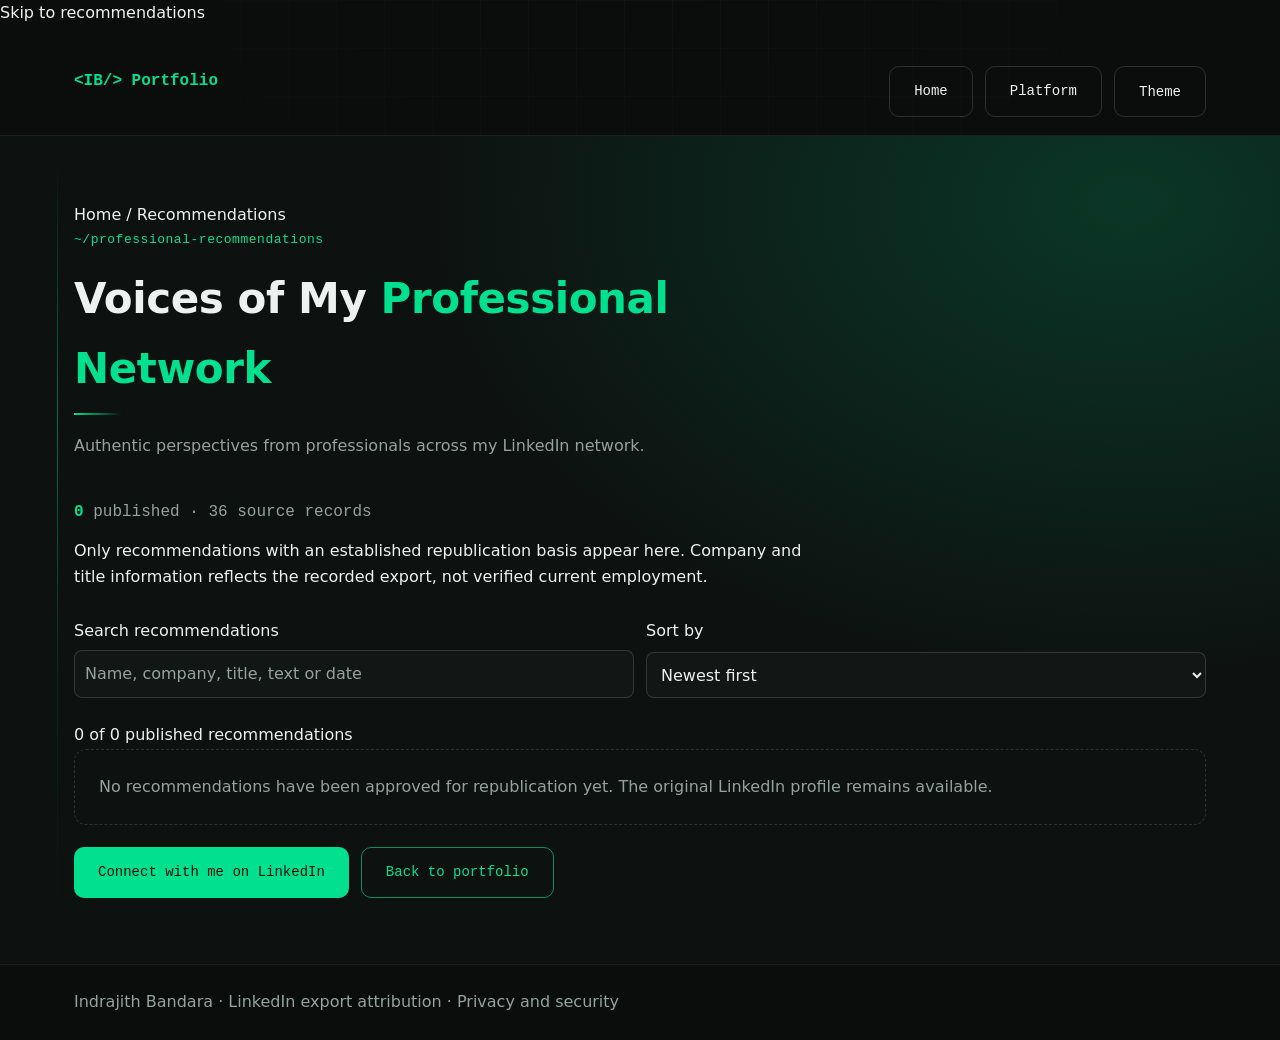
==== recommendations/index.html @ d860930c "Add privacy-gated professional recommendations archive and homepage experience" ====
<!doctype html>
<html lang="en">
<head>
  <meta charset="utf-8">
  <meta name="viewport" content="width=device-width,initial-scale=1">
  <meta http-equiv="Content-Security-Policy" content="default-src 'self'; script-src 'self'; style-src 'self'; font-src 'self'; img-src 'self'; connect-src 'self'; object-src 'none'; base-uri 'self'; form-action 'self'; upgrade-insecure-requests">
  <title>Professional Recommendations | Indrajith Bandara</title>
  <meta name="description" content="Explore professional perspectives from Indrajith Bandara’s LinkedIn network. Only recommendations approved for republication appear here.">
  <meta name="theme-color" content="#0a0d0c">
  <meta name="referrer" content="strict-origin-when-cross-origin">
  <link rel="canonical" href="https://indrajithbandara.is-a.dev/recommendations/">
  <meta property="og:title" content="Voices of My Professional Network | Indrajith Bandara">
  <meta property="og:description" content="Authentic professional perspectives, published with appropriate permission.">
  <meta property="og:url" content="https://indrajithbandara.is-a.dev/recommendations/">
  <meta property="og:type" content="website">
  <meta property="og:image" content="https://indrajithbandara.is-a.dev/assets/images/og-cover.png">
  <meta name="twitter:card" content="summary_large_image">
  <link rel="icon" href="../assets/icons/favicon.svg" type="image/svg+xml">
  <script src="../assets/js/preferences.js"></script>
  <link rel="stylesheet" href="../assets/css/style.css">
  <link rel="stylesheet" href="../assets/css/platform.css">
  <link rel="stylesheet" href="../assets/css/recommendations.css">
  <script src="../assets/js/main.js" defer></script>
  <script src="../assets/js/motion.js" defer></script>
  <script src="../assets/js/recommendations.js" defer></script>
</head>
<body class="recommendations-page">
  <a class="skip-link" href="#recommendations">Skip to recommendations</a>
  <header class="platform-header"><div class="container platform-header-inner"><a class="platform-brand" href="../">&lt;IB/&gt; Portfolio</a><nav class="rec-actions" aria-label="Page navigation"><a class="btn btn--ghost" href="../">Home</a><a class="btn btn--ghost" href="../platform.html">Platform</a><button id="themeToggle" class="btn btn--ghost" type="button" aria-label="Toggle light theme" aria-pressed="false">Theme</button></nav></div></header>
  <main id="recommendations" class="section section--alt"><div class="container">
    <nav aria-label="Breadcrumb"><a href="../">Home</a> / <span aria-current="page">Recommendations</span></nav>
    <div class="rec-intro"><p class="eyebrow">~/professional-recommendations</p><h1 class="section__title">Voices of My <span class="text-accent">Professional Network</span></h1><p class="section__lede">Authentic perspectives from professionals across my LinkedIn network.</p><p class="rec-count"><!-- REC:summary:START --><strong>0</strong> published · 36 source records<!-- REC:summary:END --></p><p>Only recommendations with an established republication basis appear here. Company and title information reflects the recorded export, not verified current employment.</p></div>
    <div class="rec-controls" hidden><label for="rec-search">Search recommendations<input id="rec-search" type="search" placeholder="Name, company, title, text or date"></label><label for="rec-sort">Sort by<select id="rec-sort"><option value="newest">Newest first</option><option value="oldest">Oldest first</option></select></label></div>
    <p id="rec-results" role="status" aria-live="polite"></p>
    <div class="rec-grid" id="rec-archive"><!-- REC:archive:START --><p class="rec-empty">No recommendations have been approved for republication yet. The original LinkedIn profile remains available.</p><!-- REC:archive:END --></div>
    <p id="rec-no-results" class="rec-empty" hidden>No matching recommendations. Try a different search.</p>
    <div class="rec-actions"><a class="btn btn--solid" href="https://www.linkedin.com/in/indrajithbandara/">Connect with me on LinkedIn</a><a class="btn btn--outline" href="../#recommendations">Back to portfolio</a></div>
  </div></main>
  <footer class="platform-footer"><div class="container">Indrajith Bandara · LinkedIn export attribution · <a href="../#privacy">Privacy and security</a></div></footer>
  <button class="back-to-top" id="backToTop" type="button" aria-label="Back to top">↑</button>
</body>
</html>
---- assets/css/style.css ----
/* =========================================================
   Indrajith Bandara — Portfolio
   Design tokens: black/dark-gray base, terminal-green accent
   Display: Space Grotesk · Body: Inter · Mono: JetBrains Mono
   ========================================================= */

:root {
  /* colors */
  --bg: #0a0d0c;
  --bg-alt: #0d1110;
  --surface: #121615;
  --surface-2: #181d1c;
  --border: rgba(255, 255, 255, 0.08);
  --border-strong: rgba(255, 255, 255, 0.14);
  --text: #edf2f0;
  --text-dim: #93a39e;
  --text-faint: #93a39e;
  --accent: #00e08f;
  --accent-dim: #0a8f5f;
  --accent-soft: #7fe9bf;
  --accent-glow: rgba(0, 224, 143, 0.18);
  --danger: #ff5d5d;

  /* type */
  --font-display: system-ui, -apple-system, BlinkMacSystemFont, "Segoe UI", sans-serif;
  --font-body: system-ui, -apple-system, BlinkMacSystemFont, "Segoe UI", sans-serif;
  --font-mono: ui-monospace, SFMono-Regular, Consolas, "Liberation Mono", monospace;

  /* layout */
  --container: 1180px;
  --radius: 10px;
  --radius-lg: 16px;
  --transition: 0.25s ease;
}

/* ---------- light theme override ---------- */
:root[data-theme="light"] {
  --bg: #f6f8f7;
  --bg-alt: #eef2f0;
  --surface: #ffffff;
  --surface-2: #eef2f0;
  --border: rgba(10, 20, 17, 0.08);
  --border-strong: rgba(10, 20, 17, 0.14);
  --text: #0e1412;
  --text-dim: #4a5751;
  --text-faint: #52615a;
  --accent: #087847;
  --accent-dim: #06794a;
  --accent-soft: #086e45;
  --accent-glow: rgba(7, 163, 99, 0.14);
}

/* ---------- reset ---------- */
* { margin: 0; padding: 0; box-sizing: border-box; }
html { scroll-behavior: smooth; }
@media (prefers-reduced-motion: reduce) {
  html:not([data-motion]) { scroll-behavior: auto; }
  html:not([data-motion]) * { animation-duration: 0.001ms !important; animation-iteration-count: 1 !important; transition-duration: 0.001ms !important; }
}

body {
  background: var(--bg);
  color: var(--text);
  font-family: var(--font-body);
  font-size: 16px;
  line-height: 1.65;
  -webkit-font-smoothing: antialiased;
  overflow-x: hidden;
  transition: background var(--transition), color var(--transition);
}

img { max-width: 100%; display: block; }
a { color: inherit; text-decoration: none; }
ul { list-style: none; }
button { font-family: inherit; cursor: pointer; border: none; background: none; color: inherit; }
input, textarea { font-family: inherit; }

::selection { background: var(--accent); color: #04130c; }

:focus-visible {
  outline: 2px solid var(--accent);
  outline-offset: 3px;
  border-radius: 4px;
}

.container {
  width: 100%;
  max-width: var(--container);
  margin: 0 auto;
  padding: 0 24px;
}

/* faint grid texture across whole page */
body::before {
  content: "";
  position: fixed;
  inset: 0;
  background-image:
    linear-gradient(rgba(255,255,255,0.025) 1px, transparent 1px),
    linear-gradient(90deg, rgba(255,255,255,0.025) 1px, transparent 1px);
  background-size: 48px 48px;
  pointer-events: none;
  z-index: 0;
  mask-image: radial-gradient(ellipse 80% 60% at 50% 0%, black 0%, transparent 70%);
}

/* ---------- typography helpers ---------- */
.text-accent { color: var(--accent); }
.text-accent-soft { color: var(--accent-soft); }

.eyebrow {
  font-family: var(--font-mono);
  font-size: 13px;
  letter-spacing: 0.04em;
  color: var(--accent);
  display: inline-flex;
  align-items: center;
  gap: 8px;
  margin-bottom: 14px;
}
.eyebrow__dot {
  width: 6px; height: 6px;
  border-radius: 50%;
  background: var(--accent);
  box-shadow: 0 0 8px var(--accent);
  animation: pulse 1.6s ease-in-out infinite;
}
@keyframes pulse { 0%,100% { opacity: 1; } 50% { opacity: 0.35; } }

.section__title {
  font-family: var(--font-display);
  font-size: clamp(28px, 4vw, 42px);
  font-weight: 600;
  letter-spacing: -0.01em;
  margin-bottom: 18px;
}
.section__lede {
  color: var(--text-dim);
  max-width: 600px;
  margin-bottom: 40px;
}

.chip {
  font-family: var(--font-mono);
  font-size: 12.5px;
  color: var(--accent-soft);
  border: 1px solid var(--border-strong);
  border-radius: 999px;
  padding: 6px 14px;
  background: var(--surface);
}

/* ---------- buttons ---------- */
.btn {
  display: inline-flex;
  align-items: center;
  gap: 10px;
  font-family: var(--font-mono);
  font-size: 14px;
  font-weight: 500;
  padding: 13px 24px;
  border-radius: var(--radius);
  transition: transform var(--transition), box-shadow var(--transition), background var(--transition), border-color var(--transition);
  white-space: nowrap;
}
.btn--solid {
  background: var(--accent);
  color: #04130c;
}
.btn--solid:hover { transform: translateY(-2px); box-shadow: 0 8px 24px var(--accent-glow); }
.btn--ghost {
  border: 1px solid var(--border-strong);
  color: var(--text);
}
.btn--ghost:hover { border-color: var(--accent); color: var(--accent); transform: translateY(-2px); }
.btn--outline{border:1px solid var(--accent-dim);color:var(--accent);background:transparent;}
.btn--outline:hover{border-color:var(--accent);background:var(--accent-glow);transform:translateY(-2px);}
.btn--full { width: 100%; justify-content: center; }

/* =========================================================
   PRELOADER
   ========================================================= */
.preloader {
  position: fixed; inset: 0; z-index: 999;
  background: var(--bg);
  display: flex; align-items: center; justify-content: center;
  font-family: var(--font-mono);
  font-size: 28px; letter-spacing: 0.05em;
  transition: opacity 0.5s ease, visibility 0.5s ease;
}
.preloader__text { color: var(--accent); margin: 0 6px; }
.preloader__bracket { color: var(--text-faint); }
.preloader.is-hidden { opacity: 0; visibility: hidden; pointer-events: none; }

/* =========================================================
   NAV
   ========================================================= */
.nav {
  position: fixed; top: 0; left: 0; right: 0; z-index: 100;
  background: var(--bg);
  border-bottom: 1px solid transparent;
  transition: border-color var(--transition), background var(--transition);
}
.nav.is-scrolled { border-bottom-color: var(--border); background: var(--bg); }

.nav__inner {
  display: flex; align-items: center; justify-content: space-between;
  height: 72px;
}
.nav__logo {
  font-family: var(--font-mono);
  font-size: 18px; font-weight: 600;
  letter-spacing: 0.02em;
}
.nav__logo-bracket { color: var(--accent); }

.nav__links { display: flex; align-items: center; gap: 28px; }
.nav__link {
  font-family: var(--font-mono);
  font-size: 13.5px;
  color: var(--text-dim);
  position: relative;
  transition: color var(--transition);
}
.nav__link::after {
  content: ""; position: absolute; left: 0; bottom: -6px;
  width: 0; height: 1px; background: var(--accent);
  transition: width var(--transition);
}
.nav__link:hover { color: var(--text); }
.nav__link:hover::after { width: 100%; }
.nav__link--cta {
  color: var(--accent);
  border: 1px solid var(--accent-dim);
  border-radius: 6px;
  padding: 7px 14px;
}
.nav__link--cta::after { display: none; }
.nav__link--cta:hover { background: var(--accent-glow); }

.nav__toggle {
  display: none;
  flex-direction: column; gap: 5px;
  width: 28px; height: 20px;
}
.nav__toggle span { display: block; height: 2px; width: 100%; background: var(--text); border-radius: 2px; transition: var(--transition); }

.nav__actions { display: flex; align-items: center; gap: 14px; }
.theme-toggle {
  width: 44px; height: 44px;
  border: 1px solid var(--border-strong);
  border-radius: 50%;
  display: flex; align-items: center; justify-content: center;
  color: var(--accent);
  transition: var(--transition);
}
.theme-toggle:hover { border-color: var(--accent); }
.theme-toggle__moon { display: none; }
:root[data-theme="light"] .theme-toggle__sun { display: none; }
:root[data-theme="light"] .theme-toggle__moon { display: block; }

/* =========================================================
   HERO
   ========================================================= */
.hero {
  position: relative;
  min-height: 100vh;
  display: flex; align-items: center;
  padding: 120px 0 80px;
  overflow: hidden;
}
.hero__net {
  position: absolute; inset: 0; z-index: 0;
  opacity: 0.6;
}
.hero__grid {
  position: relative; z-index: 1;
  display: grid;
  grid-template-columns: 1fr 1.1fr;
  gap: 56px;
  align-items: center;
}

.eyebrow { display: flex; }

.hero__title {
  font-family: var(--font-display);
  font-size: clamp(40px, 6.4vw, 68px);
  font-weight: 700;
  line-height: 1.05;
  letter-spacing: -0.01em;
  margin-bottom: 18px;
}
.hero__subtitle {
  font-size: 16px;
  color: var(--text-dim);
  margin-bottom: 16px;
}
.hero__mission {
  font-family: var(--font-mono);
  font-size: 13.5px;
  color: var(--accent-soft);
  border-left: 2px solid var(--accent-dim);
  padding-left: 14px;
  margin-bottom: 34px;
  max-width: 480px;
}
.hero__cta { display: flex; gap: 16px; flex-wrap: wrap; margin-bottom: 32px; }
.hero__socials { display: flex; gap: 14px; }

.social-icon {
  display: flex; align-items: center; justify-content: center;
  width: 38px; height: 38px;
  border: 1px solid var(--border-strong);
  border-radius: 50%;
  color: var(--text-dim);
  transition: var(--transition);
}
.social-icon:hover { color: var(--accent); border-color: var(--accent); transform: translateY(-2px); }

/* terminal card */
.terminal {
  background: var(--surface);
  border: 1px solid var(--border-strong);
  border-radius: var(--radius-lg);
  overflow: hidden;
  box-shadow: 0 30px 60px -20px rgba(0,0,0,0.6), 0 0 0 1px rgba(0,224,143,0.04);
}
.terminal__bar {
  display: flex; align-items: center; gap: 8px;
  padding: 12px 16px;
  background: var(--surface-2);
  border-bottom: 1px solid var(--border);
}
.terminal__dot { width: 10px; height: 10px; border-radius: 50%; }
.terminal__dot--r { background: #ff5f57; }
.terminal__dot--y { background: #febc2e; }
.terminal__dot--g { background: #28c840; }
.terminal__title {
  margin-left: 8px;
  font-family: var(--font-mono);
  font-size: 12px;
  color: var(--text-faint);
}
.terminal__body {
  padding: 22px 20px 28px;
  font-family: var(--font-mono);
  font-size: 14px;
  min-height: 220px;
}
.terminal__line { color: var(--text-dim); margin-bottom: 4px; }
.terminal__prompt { color: var(--accent); margin-right: 6px; }
.terminal__out {
  color: var(--text);
  margin: 4px 0 16px 0;
  min-height: 1.4em;
  font-weight: 500;
}
.terminal__out--role { color: var(--accent-soft); font-weight: 400; }
.terminal__cursor { animation: blink 1s step-end infinite; color: var(--accent); }
@keyframes blink { 50% { opacity: 0; } }

.scroll-cue {
  position: absolute; bottom: 28px; left: 50%; transform: translateX(-50%);
  width: 26px; height: 42px;
  border: 1px solid var(--border-strong);
  border-radius: 14px;
  display: flex; justify-content: center; padding-top: 8px;
  z-index: 1;
}
.scroll-cue span {
  width: 4px; height: 8px; border-radius: 2px; background: var(--accent);
  animation: scrollcue 1.6s ease infinite;
}
@keyframes scrollcue { 0% { opacity: 1; transform: translateY(0); } 70% { opacity: 0; transform: translateY(14px); } 100% { opacity: 0; } }

/* =========================================================
   SECTIONS (generic)
   ========================================================= */
.section { position: relative; padding: 110px 0; z-index: 1; }
.section--alt { background: var(--bg-alt); }

/* ---------- ABOUT ---------- */
.about__grid {
  display: grid;
  grid-template-columns: 320px 1fr;
  gap: 56px;
  align-items: start;
}
.photo-frame {
  position: relative;
  border-radius: var(--radius-lg);
  overflow: hidden;
  border: 1px solid var(--border-strong);
  aspect-ratio: 4/5;
  background: var(--surface);
}
.photo-frame img { width: 100%; height: 100%; object-fit: cover; }
.photo-frame__tag {
  position: absolute; bottom: 12px; left: 12px;
  font-family: var(--font-mono); font-size: 11px;
  background: rgba(10,13,12,0.7);
  color: var(--accent);
  padding: 4px 10px; border-radius: 6px;
  border: 1px solid var(--border-strong);
}
.about__copy p { color: var(--text-dim); margin-bottom: 16px; }
.about__roles { display: flex; flex-wrap: wrap; gap: 10px; margin: 26px 0 36px; }

.about__stats { display: flex; gap: 40px; flex-wrap: wrap; }
.stat { display: flex; flex-direction: column; }
.stat__num, .stat__plus {
  font-family: var(--font-display);
  font-size: 34px; font-weight: 700; color: var(--accent);
  display: inline;
}
.stat__label { font-family: var(--font-mono); font-size: 12px; color: var(--text-faint); margin-top: 4px; }

/* ---------- SKILLS ---------- */
.skills__grid {
  display: grid;
  grid-template-columns: repeat(3, 1fr);
  gap: 40px;
}
.skills__col-title {
  font-family: var(--font-mono);
  font-size: 13px; letter-spacing: 0.04em;
  color: var(--text-faint);
  text-transform: uppercase;
  margin-bottom: 22px;
  padding-bottom: 10px;
  border-bottom: 1px solid var(--border);
}
.skill { margin-bottom: 18px; }
.skill__head {
  display: flex; justify-content: space-between;
  font-size: 14px; margin-bottom: 8px;
}
.skill__pct { font-family: var(--font-mono); color: var(--accent-soft); font-size: 12.5px; }
.skill__bar {
  height: 6px; border-radius: 4px;
  background: var(--surface-2);
  overflow: hidden;
}
.skill__fill {
  display: block; height: 100%; width: 0%;
  border-radius: 4px;
  background: linear-gradient(90deg, var(--accent-dim), var(--accent));
  box-shadow: 0 0 12px var(--accent-glow);
  transition: width 1.2s cubic-bezier(0.16, 1, 0.3, 1);
}

/* ---------- TIMELINE ---------- */
.timeline { position: relative; max-width: 760px; margin: 0 auto; padding-left: 28px; }
.timeline::before {
  content: ""; position: absolute; left: 5px; top: 6px; bottom: 6px;
  width: 1px; background: var(--border-strong);
}
.timeline__item { position: relative; margin-bottom: 34px; }
.timeline__item:last-child { margin-bottom: 0; }
.timeline__dot {
  position: absolute; left: -28px; top: 6px;
  width: 11px; height: 11px; border-radius: 50%;
  background: var(--bg); border: 2px solid var(--accent);
  box-shadow: 0 0 0 4px var(--bg);
}
.timeline__card {
  background: var(--surface);
  border: 1px solid var(--border);
  border-radius: var(--radius);
  padding: 24px 26px;
}
.timeline__date {
  font-family: var(--font-mono); font-size: 11.5px;
  color: var(--accent); letter-spacing: 0.04em;
}
.timeline__card h3 { font-family: var(--font-display); font-size: 19px; margin: 8px 0 4px; }
.timeline__org { color: var(--text-faint); font-size: 13.5px; margin-bottom: 10px; }
.timeline__card p:last-child { color: var(--text-dim); font-size: 14.5px; }
.timeline--compact { max-width: 100%; }

/* ---------- CERTIFICATIONS ---------- */
.cert__grid {
  display: grid;
  grid-template-columns: repeat(auto-fit, minmax(230px, 1fr));
  gap: 22px;
  margin-bottom: 56px;
}
.cert-card {
  background: var(--surface);
  border: 1px solid var(--border);
  border-radius: var(--radius);
  padding: 26px;
  transition: border-color var(--transition), transform var(--transition);
}
.cert-card:hover { border-color: var(--accent-dim); transform: translateY(-4px); }
.cert-card__icon { color: var(--accent); font-size: 18px; }
.cert-card h3 { font-family: var(--font-display); font-size: 16.5px; margin: 12px 0 8px; }
.cert-card p { color: var(--text-dim); font-size: 13.5px; }

.partners__label {
  font-family: var(--font-mono); font-size: 12.5px;
  color: var(--text-faint); margin-bottom: 18px;
}
.partners__grid { display: flex; flex-wrap: wrap; gap: 12px; }
.partner-pill {
  font-family: var(--font-mono); font-size: 12.5px;
  border: 1px solid var(--border-strong);
  border-radius: 999px; padding: 8px 16px;
  color: var(--text-dim);
  transition: var(--transition);
}
.partner-pill:hover { color: var(--accent); border-color: var(--accent); }

/* ---------- BADGES ---------- */
.badges__grid {
  display: grid;
  grid-template-columns: repeat(auto-fit, minmax(140px, 1fr));
  gap: 16px;
}
.badge-card {
  background: var(--surface);
  border: 1px solid var(--border);
  border-radius: var(--radius);
  padding: 22px 12px;
  display: flex; flex-direction: column; align-items: center; gap: 10px;
  text-align: center;
  font-family: var(--font-mono); font-size: 12.5px;
  color: var(--text-dim);
  transition: var(--transition);
}
.badge-card:hover { border-color: var(--accent-dim); transform: translateY(-3px); color: var(--text); }
.badge-card__glyph { font-size: 26px; }

/* ---------- PROJECTS ---------- */
.projects__grid {
  display: grid;
  grid-template-columns: repeat(auto-fit, minmax(270px, 1fr));
  gap: 22px;
}
.project-card {
  position: relative;
  background: var(--surface);
  border: 1px solid var(--border);
  border-radius: var(--radius-lg);
  padding: 26px;
  transition: transform var(--transition), border-color var(--transition), box-shadow var(--transition);
}
.project-card:hover {
  transform: translateY(-6px);
  border-color: var(--accent-dim);
  box-shadow: 0 20px 40px -20px rgba(0,224,143,0.12);
}
.project-card__top { display: flex; justify-content: space-between; align-items: center; margin-bottom: 18px; }
.project-card__icon { font-size: 22px; }
.project-card__links { display: flex; gap: 10px; }
.project-card__links a {
  width: 30px; height: 30px; border-radius: 8px;
  border: 1px solid var(--border-strong);
  display: flex; align-items: center; justify-content: center;
  color: var(--text-dim); font-size: 13px;
  transition: var(--transition);
}
.project-card__links a:hover { color: var(--accent); border-color: var(--accent); }
.project-card h3 { font-family: var(--font-display); font-size: 18px; margin-bottom: 8px; }
.project-card p { color: var(--text-dim); font-size: 14px; margin-bottom: 18px; }
.project-card__tags { display: flex; gap: 8px; flex-wrap: wrap; }
.project-card__tags span {
  font-family: var(--font-mono); font-size: 11px;
  color: var(--accent-soft);
  border: 1px solid var(--border);
  border-radius: 999px; padding: 4px 10px;
}

/* ---------- TEACHING ---------- */
.teaching__grid {
  display: grid;
  grid-template-columns: repeat(auto-fit, minmax(250px, 1fr));
  gap: 22px;
}
.teaching-card {
  border-left: 2px solid var(--accent-dim);
  padding: 6px 0 6px 22px;
}
.teaching-card h3 { font-family: var(--font-display); font-size: 17px; margin-bottom: 8px; }
.teaching-card p { color: var(--text-dim); font-size: 14px; }

/* ---------- ACHIEVEMENTS ---------- */
.achieve__grid {
  display: grid;
  grid-template-columns: repeat(auto-fit, minmax(220px, 1fr));
  gap: 22px;
}
.achieve-card {
  background: var(--surface);
  border: 1px solid var(--border);
  border-radius: var(--radius);
  padding: 28px 24px;
}
.achieve-card__num {
  display: block;
  font-family: var(--font-display);
  font-size: 30px; font-weight: 700;
  color: var(--accent);
  margin-bottom: 10px;
}
.achieve-card p { color: var(--text-dim); font-size: 14px; }

/* ---------- TESTIMONIALS ---------- */
.testimonials__grid {
  display: grid;
  grid-template-columns: repeat(auto-fit, minmax(260px, 1fr));
  gap: 22px;
}
.testimonial-card {
  background: var(--surface);
  border: 1px solid var(--border);
  border-radius: var(--radius);
  padding: 28px;
}
.testimonial-card p { color: var(--text-dim); font-size: 14.5px; font-style: italic; margin-bottom: 16px; }
.testimonial-card footer { font-family: var(--font-mono); font-size: 12.5px; color: var(--accent-soft); }

/* ---------- CONTACT ---------- */
.contact__grid {
  display: grid;
  grid-template-columns: 1.3fr 1fr;
  gap: 40px;
}
.contact-form {
  background: var(--surface);
  border: 1px solid var(--border);
  border-radius: var(--radius-lg);
  padding: 32px;
}
.form-row { margin-bottom: 18px; }
.form-row label {
  display: block; font-family: var(--font-mono); font-size: 12.5px;
  color: var(--text-faint); margin-bottom: 8px;
}
.form-row input, .form-row textarea {
  width: 100%;
  background: var(--surface-2);
  border: 1px solid var(--border-strong);
  border-radius: 8px;
  padding: 12px 14px;
  color: var(--text);
  font-size: 14px;
  transition: border-color var(--transition);
  resize: vertical;
}
.form-row input:focus, .form-row textarea:focus { border-color: var(--accent); outline: none; }
.form-note { margin-top: 14px; font-family: var(--font-mono); font-size: 13px; color: var(--accent-soft); min-height: 1.2em; }

.contact-info { display: flex; flex-direction: column; gap: 14px; }
.contact-link {
  display: flex; align-items: center; gap: 16px;
  background: var(--surface);
  border: 1px solid var(--border);
  border-radius: var(--radius);
  padding: 18px 20px;
  font-size: 14px;
  transition: var(--transition);
}
.contact-link:hover { border-color: var(--accent-dim); transform: translateX(4px); }
.contact-link__icon {
  width: 38px; height: 38px; flex-shrink: 0;
  display: flex; align-items: center; justify-content: center;
  border-radius: 50%; border: 1px solid var(--border-strong);
  color: var(--accent); font-family: var(--font-mono); font-size: 13px;
}
.contact-link strong { font-family: var(--font-display); font-size: 14.5px; }

/* ---------- GITHUB STATS ---------- */
.ghstats__grid {
  display: grid;
  grid-template-columns: 1fr 1fr;
  gap: 20px;
}
.ghstats__img {
  width: 100%;
  border: 1px solid var(--border);
  border-radius: var(--radius);
  background: var(--surface);
}
.ghstats__img--wide { grid-column: 1 / -1; }
.ghstats__note {
  margin-top: 18px;
  font-family: var(--font-mono); font-size: 12px;
  color: var(--text-faint);
}

/* ---------- GALLERY ---------- */
.gallery__grid {
  display: grid;
  grid-template-columns: repeat(auto-fit, minmax(180px, 1fr));
  gap: 18px;
}
.gallery-item {
  background: var(--surface);
  border: 1px solid var(--border);
  border-radius: var(--radius);
  aspect-ratio: 4/3;
  display: flex; flex-direction: column; align-items: center; justify-content: center;
  gap: 10px;
  transition: var(--transition);
}
.gallery-item span { font-size: 30px; }
.gallery-item figcaption { font-family: var(--font-mono); font-size: 12px; color: var(--text-faint); text-align: center; padding: 0 10px; }
.gallery-item:hover { border-color: var(--accent-dim); transform: translateY(-3px); }

/* ---------- BLOG ---------- */
.blog__grid {
  display: grid;
  grid-template-columns: repeat(auto-fit, minmax(250px, 1fr));
  gap: 22px;
}
.blog-card {
  background: var(--surface);
  border: 1px solid var(--border);
  border-radius: var(--radius);
  padding: 26px;
  transition: var(--transition);
}
.blog-card:hover { border-color: var(--accent-dim); transform: translateY(-4px); }
.blog-card__tag {
  font-family: var(--font-mono); font-size: 11px;
  color: var(--accent-soft);
  border: 1px solid var(--border);
  border-radius: 999px; padding: 4px 10px;
  display: inline-block; margin-bottom: 14px;
}
.blog-card h3 { font-family: var(--font-display); font-size: 17px; margin-bottom: 8px; }
.blog-card p { color: var(--text-dim); font-size: 14px; }

/* ---------- VISITOR BADGE ---------- */
.visitor-badge { margin: 0 auto 18px; display: block; opacity: 0.85; }

/* =========================================================
   FOOTER
   ========================================================= */
.footer { padding: 64px 0 36px; text-align: center; border-top: 1px solid var(--border); position: relative; z-index: 1; }
.footer__tagline { color: var(--text-dim); max-width: 460px; margin: 16px auto 22px; font-size: 14px; }
.footer__socials { display: flex; justify-content: center; gap: 14px; margin-bottom: 26px; }
.footer__copy { color: var(--text-faint); font-size: 12.5px; font-family: var(--font-mono); }

.back-to-top {
  position: fixed; bottom: 26px; right: 26px; z-index: 90;
  width: 44px; height: 44px; border-radius: 50%;
  background: var(--surface);
  border: 1px solid var(--border-strong);
  color: var(--accent);
  display: flex; align-items: center; justify-content: center;
  opacity: 0; visibility: hidden; transform: translateY(10px);
  transition: var(--transition);
}
.back-to-top.is-visible { opacity: 1; visibility: visible; transform: translateY(0); }
.back-to-top:hover { background: var(--accent); color: #04130c; }

/* =========================================================
   SCROLL-REVEAL ANIMATION
   ========================================================= */
/* Content is visible by default; only intersecting elements animate once. */
.motion-enter { animation: portfolio-enter 520ms cubic-bezier(.2,.75,.25,1) both; }
@keyframes portfolio-enter { from { opacity:.65; transform:translateY(14px) scale(.992); } to { opacity:1; transform:none; } }
.motion-enter:focus-within { animation:none; }

/* Cinematic Terminal — progressive enhancement, no pre-hidden content. */
:root{--cinematic-ease:cubic-bezier(.22,.72,.26,1);--cinematic-accent:var(--accent)}
.section__title.motion-enter,.platform-view>h2.motion-enter{animation:cinematic-title 640ms var(--cinematic-ease) both}
.section__title,.platform-view>h2{position:relative}
.section__title::after,.platform-view>h2::after{content:"";display:block;width:48px;height:2px;margin-top:10px;background:linear-gradient(90deg,var(--cinematic-accent),transparent);transform-origin:left}
.section__title.motion-enter::after,.platform-view>h2.motion-enter::after{animation:cinematic-draw 680ms var(--cinematic-ease) both}
.section__title.motion-enter .text-accent{animation:cinematic-accent 600ms var(--cinematic-ease) both}
.section__lede.motion-enter,.section>.container>.eyebrow.motion-enter,.platform-view>.platform-note.motion-enter{animation:cinematic-copy 560ms var(--cinematic-ease) both}
:is(.project-card,.cd-card,.cert-card,.teaching-card,.achieve-card,.blog-card,.platform-card,.platform-row,.timeline__item).motion-enter{animation:cinematic-card 510ms var(--cinematic-ease) both}
:is(.project-card,.cd-card,.cert-card,.teaching-card,.achieve-card,.blog-card,.platform-card,.platform-row,.timeline__item):nth-child(3n+2).motion-enter{animation-delay:55ms}
:is(.project-card,.cd-card,.cert-card,.teaching-card,.achieve-card,.blog-card,.platform-card,.platform-row,.timeline__item):nth-child(3n).motion-enter{animation-delay:110ms}
@keyframes cinematic-title{from{clip-path:inset(0 0 14% 0);opacity:.72;transform:translateY(10px)}to{clip-path:inset(0);opacity:1;transform:none}}
@keyframes cinematic-copy{from{opacity:.72;transform:translateY(8px)}to{opacity:1;transform:none}}
@keyframes cinematic-card{from{opacity:.75;transform:translateY(12px)}to{opacity:1;transform:none}}
@keyframes cinematic-draw{from{transform:scaleX(.15);opacity:.45}to{transform:scaleX(1);opacity:1}}
@keyframes cinematic-accent{from{opacity:.65}to{opacity:1}}
:is(#skills,#experience,#education,#projects,#achievements,#recommendations){background-image:radial-gradient(ellipse at 88% 8%,var(--accent-glow),transparent 45%);background-size:100% 100%;background-repeat:no-repeat}
:is(#skills,#experience,#education,#projects,#achievements,#recommendations)::after,.platform-view::after{content:"";pointer-events:none;position:absolute;inset:24px auto 24px max(8px,calc((100% - var(--container))/2 + 7px));width:1px;background:linear-gradient(180deg,transparent,var(--accent),var(--accent-glow),transparent);opacity:.45;transform-origin:top}
.platform-view{position:relative}.platform-view::after{inset:0 auto 0 -14px}
.cinematic-signature-seen::after{animation:cinematic-trace 780ms var(--cinematic-ease) both}
@keyframes cinematic-trace{from{transform:scaleY(.08);opacity:.15}to{transform:scaleY(1);opacity:.45}}
@supports(animation-timeline:view()){html[data-motion=full] :is(#skills,#experience,#education,#projects,#achievements,#recommendations)::after{animation:cinematic-trace linear both;animation-timeline:view();animation-range:entry 0% cover 85%}}
@media(hover:hover) and (pointer:fine){:is(.project-card,.cert-card,.teaching-card,.achieve-card,.blog-card,.platform-card):hover{border-color:var(--accent);transform:translateY(-2px)}}
@media(max-width:760px){.platform-view::after{inset-inline-start:-8px}:is(#skills,#experience,#education,#projects,#achievements,#recommendations){background-image:radial-gradient(ellipse at 100% 0%,var(--accent-glow),transparent 35%)}}
html[data-motion=reduce] .motion-enter,html[data-motion=reduce] .motion-enter::after,html[data-motion=reduce] .motion-enter .text-accent,html[data-motion=reduce] .cinematic-signature-seen::after{animation:none!important;transform:none!important;clip-path:none!important;opacity:1!important}
@media(prefers-reduced-motion:reduce){html:not([data-motion]) .motion-enter,html:not([data-motion]) .motion-enter::after,html:not([data-motion]) .motion-enter .text-accent,html:not([data-motion]) .cinematic-signature-seen::after{animation:none!important;transform:none!important;clip-path:none!important;opacity:1!important}}
.motion-enter:focus-within,.motion-enter:focus-within::after{animation:none!important;clip-path:none!important;opacity:1!important;transform:none!important}
@media print{.section__title::after,.platform-view::after,.cinematic-signature-seen::after{animation:none!important}}

/* =========================================================
   RESPONSIVE
   ========================================================= */
@media (max-width: 980px) {
  .hero__grid { grid-template-columns: 1fr; }
  .hero__terminal { order: 2; }
  .about__grid { grid-template-columns: 1fr; }
  .photo-frame { max-width: 320px; }
  .skills__grid { grid-template-columns: repeat(2, 1fr); }
  .contact__grid { grid-template-columns: 1fr; }
}

@media (max-width: 760px) {
  .ghstats__grid { grid-template-columns: 1fr; }
  .nav__links {
    position: absolute; top: 72px; left: 0; right: 0;
    background: var(--bg);
    flex-direction: column; align-items: flex-start;
    gap: 0; padding: 8px 24px 18px;
    border-bottom: 1px solid var(--border);
    transform: translateY(-8px);
    opacity: 0; visibility: hidden;
    transition: var(--transition);
  }
  .nav__links.is-open { opacity: 1; visibility: visible; transform: translateY(0); }
  .nav__link { width: 100%; padding: 12px 0; border-bottom: 1px solid var(--border); }
  .nav__link--cta { margin-top: 10px; text-align: center; border-bottom: 1px solid var(--accent-dim); }
  .nav__toggle { display: flex; }
  .skills__grid { grid-template-columns: 1fr; }
  .hero { padding-top: 100px; }
}

@media (max-width: 480px) {
  .hero__cta { flex-direction: column; align-items: stretch; }
  .btn { justify-content: center; max-width:100%; white-space:normal; overflow-wrap:anywhere; }
  .container { padding-inline: 16px; }
  .hero__grid,.about__grid,.skills__grid,.ghstats__grid,.contact__grid { grid-template-columns:minmax(0,1fr); }
  .projects__grid,.cert__grid,.teaching__grid,.achieve__grid,.blog__grid { grid-template-columns: minmax(0,1fr); }
  .project-card,.contact-link,.contact-link span,.social-pill,.chip,.hero__terminal,.hero__content { min-width:0; overflow-wrap:anywhere; }
  .contact-link{padding:14px;gap:10px;}
  .social-category{padding:16px;}
  .terminal__body{overflow-wrap:anywhere;}
  .eyebrow{display:block;overflow-wrap:anywhere;word-break:break-word;}
  main,.footer{max-width:100%;overflow-x:clip;overflow-wrap:anywhere;}
  main .container,main .container>*,main .container article,main .container section{min-width:0;max-width:100%;}
  main p,main h2,main h3,main label,main a,main span{overflow-wrap:anywhere;word-break:break-word;}
}
.terminal__out {position:relative;}
.terminal__out > span { display:inline-block; max-width:100%; }
.terminal-animate .terminal-source { opacity:0; animation:counter-fallback 1ms 2200ms forwards; }
.terminal-typed { position:absolute; inset:0; overflow-wrap:anywhere; pointer-events:none; animation:counter-hide 1ms 2200ms forwards; }
.terminal-animate .terminal__line:nth-of-type(3) { animation: terminal-line 220ms ease 730ms both; }
.terminal-animate .terminal__line:last-child { animation: terminal-line 220ms ease 1900ms both; }
@keyframes terminal-line { from { opacity:0; } to { opacity:1; } }
.terminal__cursor{animation:blink 1s step-end 4;}
.eyebrow__dot{animation-iteration-count:2;}
.scroll-cue span{animation-iteration-count:2;}
.hero__content.motion-enter,.hero__terminal.motion-enter { animation-name:hero-enter; }
@keyframes hero-enter { from { transform:translateY(9px); } to { transform:none; } }
.nav__link[aria-current="location"]{color:var(--accent);}
.nav__link[aria-current="location"]::after{width:100%;}
.btn:active{transform:scale(.985);}
.motion-count{position:relative;font-variant-numeric:tabular-nums;}
.motion-count-source{opacity:0;animation:counter-fallback 1ms 650ms forwards;}
.motion-count-display{position:absolute;inset:0;pointer-events:none;animation:counter-hide 1ms 650ms forwards;}
@keyframes counter-fallback{to{opacity:1;}}
@keyframes counter-hide{to{visibility:hidden;}}
@media(prefers-reduced-motion:reduce){html:not([data-motion]) :is(.motion-enter,.terminal-animate #typedName>span,.terminal-animate #typedRole>span,.terminal-animate .terminal__line,.terminal__cursor,.scroll-cue span,.eyebrow__dot){animation:none!important;clip-path:none!important;opacity:1!important;transform:none!important;}html:not([data-motion]) .motion-count-source{opacity:1}html:not([data-motion]) .motion-count-display{display:none}}
@media print{.motion-enter,.terminal-animate #typedName>span,.terminal-animate #typedRole>span,.terminal-animate .terminal__line{animation:none!important;clip-path:none!important;opacity:1!important;transform:none!important}.motion-count-source{opacity:1}.motion-count-display{display:none}}
@media(prefers-reduced-motion:reduce){html:not([data-motion]) .terminal-animate .terminal-source{opacity:1!important;animation:none!important}html:not([data-motion]) .terminal-typed{display:none!important;animation:none!important}}
@media print{.terminal-animate .terminal-source{opacity:1!important;animation:none!important}.terminal-typed{display:none!important;animation:none!important}}
:root[data-theme="light"] .btn--solid{color:#fff;}
:root[data-theme="light"] .photo-frame__tag{color:#b4f8d8;}
a.text-accent-soft,p a{text-decoration:underline;text-underline-offset:.2em;}
input::placeholder,textarea::placeholder{color:var(--text-faint);opacity:1;}

/* =========================================================
   SOCIAL HUB
   ========================================================= */
.social-hub { display: flex; flex-direction: column; gap: 32px; }

.social-category {
  background: var(--surface);
  border: 1px solid var(--border);
  border-radius: var(--radius-lg);
  padding: 28px;
  transition: border-color var(--transition);
}
.social-category:hover { border-color: var(--accent-dim); }

.social-category__title {
  font-family: var(--font-mono);
  font-size: 13px;
  color: var(--text-faint);
  text-transform: uppercase;
  letter-spacing: 0.06em;
  margin-bottom: 18px;
  padding-bottom: 12px;
  border-bottom: 1px solid var(--border);
  display: flex;
  align-items: center;
  gap: 8px;
}

.social-category__grid {
  display: flex;
  flex-wrap: wrap;
  gap: 10px;
}

.social-pill {
  display: inline-flex;
  align-items: center;
  gap: 8px;
  font-family: var(--font-mono);
  font-size: 12.5px;
  color: var(--text-dim);
  border: 1px solid var(--border-strong);
  border-radius: 999px;
  padding: 8px 16px;
  background: var(--surface-2);
  transition: var(--transition);
}
.social-pill:hover {
  color: var(--accent);
  border-color: var(--accent);
  transform: translateY(-2px);
  box-shadow: 0 4px 12px var(--accent-glow);
}

@media (max-width: 600px) {
  .social-category__grid { gap: 8px; }
  .social-pill { font-size: 11.5px; padding: 6px 12px; }
}
/* =========================================================
   SOCIAL HUB
   ========================================================= */
.social-hub { display: flex; flex-direction: column; gap: 32px; }

.social-category {
  background: var(--surface);
  border: 1px solid var(--border);
  border-radius: var(--radius-lg);
  padding: 28px;
  transition: border-color var(--transition);
}
.social-category:hover { border-color: var(--accent-dim); }

.social-category__title {
  font-family: var(--font-mono);
  font-size: 13px;
  color: var(--text-faint);
  text-transform: uppercase;
  letter-spacing: 0.06em;
  margin-bottom: 18px;
  padding-bottom: 12px;
  border-bottom: 1px solid var(--border);
  display: flex;
  align-items: center;
  gap: 8px;
}

.social-category__grid {
  display: flex;
  flex-wrap: wrap;
  gap: 10px;
}

.social-pill {
  display: inline-flex;
  align-items: center;
  gap: 8px;
  font-family: var(--font-mono);
  font-size: 12.5px;
  color: var(--text-dim);
  border: 1px solid var(--border-strong);
  border-radius: 999px;
  padding: 8px 16px;
  background: var(--surface-2);
  transition: var(--transition);
}
.social-pill:hover {
  color: var(--accent);
  border-color: var(--accent);
  transform: translateY(-2px);
  box-shadow: 0 4px 12px var(--accent-glow);
}

@media (max-width: 600px) {
  .social-category__grid { gap: 8px; }
  .social-pill { font-size: 11.5px; padding: 6px 12px; }
}
---- assets/css/platform.css ----
/* Shared terminal-inspired platform design. */
.reading-progress{position:fixed;inset:0 0 auto;width:100%;height:3px;z-index:1000;appearance:none;border:0;background:transparent;pointer-events:none;accent-color:var(--accent)}.reading-progress::-webkit-progress-bar{background:transparent}.reading-progress::-webkit-progress-value{background:var(--accent)}.reading-progress::-moz-progress-bar{background:var(--accent)}
.palette-launch{border:1px solid var(--border-strong);border-radius:8px;padding:6px 10px;color:var(--accent);font:600 .82rem var(--font-mono);min-height:40px;white-space:nowrap}.palette-launch:hover{border-color:var(--accent)}
.platform-palette{color:var(--text);background:var(--surface);border:1px solid var(--border-strong);border-radius:16px;max-width:min(640px,calc(100vw - 24px));width:100%;max-height:85vh;padding:20px;margin:auto;overflow:auto}.platform-palette::backdrop{background:rgba(0,0,0,.65)}.palette-head{display:flex;align-items:center;justify-content:space-between;gap:12px;flex-wrap:wrap}.platform-palette label{display:block;margin:14px 0 5px}.platform-palette input,.platform-field input,.platform-field select,.platform-field textarea{display:block;width:100%;min-width:0;background:var(--bg);color:var(--text);border:1px solid var(--border-strong);border-radius:8px;padding:10px 12px;font:inherit}.platform-palette input:focus,.platform-field input:focus,.platform-field select:focus,.platform-field textarea:focus{outline:2px solid var(--accent)}.palette-results{display:grid;gap:6px;max-height:48vh;overflow:auto}.palette-result{display:flex;flex-direction:column;align-items:flex-start;text-align:left;gap:3px;padding:10px 12px;background:var(--bg);border:1px solid var(--border);border-radius:8px;overflow-wrap:anywhere}.palette-result.is-current,.palette-result:hover{border-color:var(--accent);background:var(--surface-2)}.palette-result span{font-size:.88rem;color:var(--text-dim)}mark{color:var(--text);background:var(--accent-glow);text-decoration:underline;text-decoration-color:var(--accent)}
.platform-page{min-height:100vh}.platform-header{padding:18px 0;border-bottom:1px solid var(--border);background:var(--bg)}.platform-header-inner{display:flex;align-items:center;justify-content:space-between;gap:12px;flex-wrap:wrap}.platform-brand{font-family:var(--font-mono);font-weight:700;color:var(--accent)}.platform-header-actions,.platform-actions{display:flex;gap:8px;align-items:center;flex-wrap:wrap}.platform-header-actions .btn,.platform-actions .btn{white-space:normal;overflow-wrap:anywhere;padding:9px 14px;min-height:42px}.platform-intro{padding:36px 0 24px}.platform-intro h1{font-size:clamp(2rem,5vw,3.6rem);line-height:1.16;letter-spacing:-.04em;margin:8px 0}.platform-intro p{max-width:780px;color:var(--text-dim)}.platform-shell{display:grid;grid-template-columns:minmax(180px,235px) minmax(0,1fr);gap:28px;align-items:start;padding-bottom:60px}.platform-nav{position:sticky;top:16px;background:var(--surface);border:1px solid var(--border);border-radius:14px;padding:12px;display:grid;gap:4px}.platform-nav a{padding:10px 12px;border-radius:8px;font-size:.92rem;color:var(--text-dim);overflow-wrap:anywhere}.platform-nav a:hover,.platform-nav a[aria-current=page]{color:var(--accent);background:var(--accent-glow)}.platform-view{min-width:0;overflow-wrap:anywhere}.platform-view h2{font-size:clamp(1.6rem,3vw,2.3rem);line-height:1.25;margin-bottom:8px}.platform-view h3{line-height:1.35}.platform-note{color:var(--text-dim);font-size:.88rem;margin:8px 0}.platform-tag{display:inline-block;color:var(--accent-soft);font:600 .75rem var(--font-mono);text-transform:uppercase;letter-spacing:.03em}.platform-card{border:1px solid var(--border-strong);border-radius:14px;padding:18px;background:var(--surface);min-width:0;display:flex;flex-direction:column;gap:8px;overflow-wrap:anywhere}.platform-card a,.platform-view p a,.platform-list a{color:var(--accent);text-decoration:underline;text-underline-offset:3px}.platform-card p{color:var(--text-dim)}.platform-grid{display:grid;grid-template-columns:repeat(auto-fit,minmax(min(100%,230px),1fr));gap:14px;margin:18px 0}.platform-metric strong{font-size:2rem;color:var(--accent);line-height:1.15;font-variant-numeric:tabular-nums}.platform-metric span{color:var(--text-dim)}.platform-fields{display:flex;flex-wrap:wrap;align-items:end;gap:12px;margin:16px 0}.platform-field{flex:1 1 190px;min-width:0}.platform-field label{display:block;margin-bottom:4px;font-weight:600;font-size:.9rem}.platform-list{display:grid;gap:10px;margin:16px 0}.platform-row{padding:13px;background:var(--surface);border:1px solid var(--border);border-radius:9px;display:flex;gap:12px;align-items:flex-start;justify-content:space-between;flex-wrap:wrap}.platform-row p{color:var(--text-dim)}.platform-list details{border:1px solid var(--border-strong);border-radius:10px;background:var(--surface);padding:12px}.platform-list summary{cursor:pointer;font-weight:600}.platform-badge{width:100px;height:100px;object-fit:contain;border-radius:10px;background:var(--bg);display:block}.platform-qr{width:184px;height:184px;max-width:100%;background:white;border:8px solid white;border-radius:8px}.platform-terminal{background:var(--surface);border:1px solid var(--border-strong);border-radius:14px;padding:16px;font:14px/1.6 var(--font-mono)}.platform-output{height:300px;overflow:auto;white-space:pre-wrap;overflow-wrap:anywhere;padding:10px 0;color:var(--accent-soft)}.platform-terminal form{display:flex;gap:8px;flex-wrap:wrap;align-items:end}.platform-terminal .platform-field{flex:1 1 160px}.platform-graph{border:1px solid var(--border-strong);border-radius:14px;overflow:hidden;background:var(--surface);margin:12px 0}.platform-graph svg{display:block;width:100%;height:auto;max-height:560px}.platform-graph line{stroke:var(--border-strong);stroke-width:2}.platform-graph circle{fill:var(--surface-2);stroke:var(--accent);stroke-width:2}.platform-graph text{fill:var(--text);font:12px var(--font-mono)}.platform-graph g[tabindex]{cursor:pointer}.platform-graph g[tabindex]:focus circle{stroke-width:4}.platform-bars{display:grid;gap:8px}.platform-bars label{display:flex;justify-content:space-between;gap:8px}.platform-bars progress{display:block;width:100%;accent-color:var(--accent)}.platform-release-notes{white-space:pre-wrap;max-height:320px;overflow:auto}.platform-footer{border-top:1px solid var(--border);padding:24px 0;color:var(--text-dim)}.platform-offline{padding:8px 16px;background:var(--surface);color:var(--accent);font-family:var(--font-mono);text-align:center}.platform-detail dl{display:grid;grid-template-columns:auto minmax(0,1fr);gap:8px 16px}.platform-detail dd{margin:0;color:var(--text-dim)}.platform-detail dt{font-weight:600}.platform-view [hidden],#offline-status[hidden],#install-app[hidden],#update-app[hidden]{display:none!important}.platform-embed-link{display:inline-flex;align-items:center;gap:8px}.platform-view button:disabled{opacity:.6;cursor:not-allowed}
@media(max-width:760px){.platform-shell{grid-template-columns:1fr;gap:16px}.platform-nav{position:static;display:flex;overflow:auto;max-width:100%;padding:8px;white-space:nowrap}.platform-nav a{flex:0 0 auto;padding:10px}.platform-intro{padding:26px 0 18px}.platform-header-inner{align-items:flex-start}.platform-detail dl{grid-template-columns:1fr;gap:4px}.platform-detail dd{margin-bottom:8px}.palette-launch{padding:5px 8px}.platform-palette{padding:14px}}
html[data-motion=reduce]{scroll-behavior:auto}html[data-motion=reduce] *,html[data-motion=reduce] *::before,html[data-motion=reduce] *::after{animation-duration:.001ms!important;animation-iteration-count:1!important;transition-duration:.001ms!important;scroll-behavior:auto!important}html[data-motion=reduce] :is(.motion-enter,.terminal-animate .terminal__line,.terminal__cursor,.scroll-cue span,.eyebrow__dot){animation:none!important;opacity:1!important;transform:none!important}html[data-motion=reduce] .terminal-source,html[data-motion=reduce] .motion-count-source{opacity:1!important;animation:none!important}html[data-motion=reduce] :is(.terminal-typed,.motion-count-display){display:none!important}html[data-motion=reduce] :is(.cd-card:hover,.cd-card:hover .cd-badge){transform:none!important}
.terminal-output-line{animation:platform-output .2s ease both;overflow-wrap:anywhere}@keyframes platform-output{from{opacity:.5;transform:translateY(3px)}to{opacity:1;transform:none}}
@media(min-width:761px) and (max-width:1080px){.nav .nav__links{gap:12px}}
.palette-result{cursor:pointer}.platform-view{scroll-margin-top:12px}.platform-nav a:focus-visible,.palette-result:focus-visible{outline:2px solid var(--accent)}

/* Stable initial layout; API results are rendered below the evidence overview. */
.platform-view{min-block-size:100vh;min-block-size:100svh}.dashboard-live{min-block-size:260px}.platform-app-actions{display:flex;gap:10px;flex-wrap:wrap;margin-top:12px}.platform-app-actions:has(button:not([hidden])){min-height:44px}.platform-nav a,.palette-launch{min-height:44px;display:flex;align-items:center}.platform-nav{scrollbar-width:thin}.platform-terminal input{min-height:44px}.platform-field input,.platform-field select{min-height:44px}.platform-graph{max-width:100%;overflow:auto}.platform-graph svg{max-width:100%;height:auto}
.skills-evidence-note{color:var(--text-dim);margin:0 0 18px;max-width:70ch}.premium-skills-grid{display:grid;grid-template-columns:repeat(2,minmax(0,1fr));gap:16px;margin:20px 0 24px;align-items:start}.premium-skill{--skill-accent:var(--accent);border:1px solid var(--border-strong);border-radius:14px;background:var(--surface);min-width:0;overflow:hidden;transition:border-color .2s ease,box-shadow .2s ease}.premium-skill[data-category=network]{--skill-accent:#73a9d8}.premium-skill[data-category=shield]{--skill-accent:#d8a568}.premium-skill[data-category=spark]{--skill-accent:#b49be6}.premium-skill[data-category=cloud]{--skill-accent:#70c6b8}.premium-skill[data-category=code]{--skill-accent:var(--accent)}.premium-skill:hover,.premium-skill[open]{border-color:var(--skill-accent)}.premium-skill summary{display:grid;grid-template-columns:minmax(0,1fr) auto;gap:9px 12px;align-items:center;cursor:pointer;list-style:none;padding:17px 18px;min-height:102px}.premium-skill summary::-webkit-details-marker{display:none}.premium-skill summary::after{content:'+';grid-column:2;grid-row:2;justify-self:end;color:var(--text);font-size:1.2rem}.premium-skill[open] summary::after{content:'−'}.premium-skill summary:focus-visible{outline:2px solid var(--accent);outline-offset:-5px}.skill-heading{display:flex;align-items:center;gap:10px;font-weight:650;line-height:1.3;grid-column:1/-1;overflow-wrap:anywhere}.skill-icon{width:24px;height:24px;flex:0 0 24px;stroke:var(--skill-accent);stroke-width:1.7;stroke-linecap:round;stroke-linejoin:round;fill:none}.skill-count{font:500 .83rem var(--font-mono);color:var(--text-dim);grid-column:1;grid-row:2}.skill-accent-line{display:block;grid-column:1/-1;height:3px;border-radius:3px;background:linear-gradient(90deg,var(--skill-accent),transparent);transform-origin:left;opacity:.9}.premium-skill.skill-in-view .skill-accent-line{animation:skill-line .6s cubic-bezier(.2,.7,.3,1) both}.premium-skill.skill-in-view{animation:skill-reveal .45s ease both}.premium-skill:nth-child(2n).skill-in-view{animation-delay:70ms}.skill-evidence{padding:0 18px 18px;display:grid;gap:12px;color:var(--text-dim);overflow-wrap:anywhere}.skill-evidence ul{padding-left:20px;display:grid;gap:6px}.skill-evidence a{color:var(--accent);text-decoration:underline;text-underline-offset:3px}.premium-skill[open] .skill-evidence{animation:skill-reveal .22s ease both}.skill-fallback{padding:24px 18px 12px;min-height:78px;font-weight:650}.premium-skill:has(.skill-fallback) .skill-accent-line{margin:0 18px 18px}@keyframes skill-line{from{transform:scaleX(.08);opacity:.3}to{transform:scaleX(1);opacity:.9}}@keyframes skill-reveal{from{opacity:.65;transform:translateY(6px)}to{opacity:1;transform:none}}
@media(max-width:600px){.premium-skills-grid{grid-template-columns:minmax(0,1fr);gap:12px}.premium-skill summary{padding:15px 16px}.skill-evidence{padding:0 16px 16px}.platform-header{padding:12px 0}.platform-intro h1{font-size:clamp(1.9rem,7vw,3rem)}.platform-nav{scroll-snap-type:x proximity}.platform-nav a{scroll-snap-align:start}.platform-grid{grid-template-columns:minmax(0,1fr)}.platform-view h2{font-size:1.6rem}.platform-card{padding:15px}.platform-palette{max-height:85dvh}}
html[data-motion=reduce] .premium-skill,html[data-motion=reduce] .skill-accent-line,html[data-motion=reduce] .skill-evidence{animation:none!important;transform:none!important;opacity:1!important}
.reading-progress{height:2px}.reading-progress::-webkit-progress-value{background:linear-gradient(90deg,var(--accent-dim),var(--accent))}.reading-progress::-moz-progress-bar{background:linear-gradient(90deg,var(--accent-dim),var(--accent))}.premium-skill.skill-in-view .skill-icon{animation:cinematic-icon 520ms var(--cinematic-ease) both}@keyframes cinematic-icon{from{opacity:.5;transform:translateY(3px)}to{opacity:1;transform:none}}html[data-motion=reduce] .skill-icon{animation:none!important;transform:none!important;opacity:1!important}
.premium-skill,.premium-skill summary,.skill-heading{color:var(--text)}
/* Explicit descendant colors avoid stale inherited custom-property paint in WebKit when switching themes. */
html:not([data-theme=light]) .premium-skill :is(summary,.skill-heading,.skill-heading span){color:#edf2f0}html[data-theme=light] .premium-skill :is(summary,.skill-heading,.skill-heading span){color:#0e1412}html:not([data-theme=light]) .premium-skill :is(.skill-count,.skill-evidence,.skill-evidence p,.skill-evidence li){color:#93a39e}html[data-theme=light] .premium-skill :is(.skill-count,.skill-evidence,.skill-evidence p,.skill-evidence li){color:#4a5751}html:not([data-theme=light]) .premium-skill .skill-evidence a{color:#00e08f}html[data-theme=light] .premium-skill .skill-evidence a{color:#087847}
@media(prefers-reduced-motion:reduce){html:not([data-motion]) .premium-skill,html:not([data-motion]) .skill-accent-line,html:not([data-motion]) .skill-evidence{animation:none!important;transform:none!important;opacity:1!important}}
---- assets/css/recommendations.css ----
/* Voices: evidence-first typography, native disclosure, no external assets. */
.rec-intro{max-width:760px;margin-bottom:28px}.rec-grid{display:grid;grid-template-columns:repeat(2,minmax(0,1fr));gap:18px;align-items:start}.rec-card{background:var(--surface);color:var(--text);border:1px solid var(--border-strong);border-radius:16px;padding:22px;min-width:0;overflow-wrap:anywhere;position:relative;transition:border-color .2s ease,transform .2s ease}.rec-card::before{content:"";display:block;width:35px;height:2px;background:var(--accent);margin-bottom:18px}.rec-person{display:flex;align-items:flex-start;gap:12px;margin-bottom:16px}.rec-avatar{display:grid;place-items:center;flex:0 0 44px;height:44px;border-radius:50%;border:1px solid var(--border-strong);color:var(--accent);font:600 .9rem var(--font-mono)}.rec-person h3{font-size:1.05rem;line-height:1.4}.rec-person p,.rec-meta,.rec-label{color:var(--text-dim);font-size:.86rem;line-height:1.5}.rec-quote,.rec-excerpt{margin:0 0 12px;white-space:pre-wrap;line-height:1.65}.rec-quote::before,.rec-excerpt::before{content:'“';font-size:1.5em;color:var(--accent);line-height:.8;padding-right:4px}.rec-details summary{cursor:pointer;color:var(--accent);font-weight:600;min-height:44px;display:flex;align-items:center;gap:8px}.rec-details summary::before{content:'+'}.rec-details[open] summary::before{content:'−'}.rec-details[open] .rec-quote{animation:rec-expand .22s ease both}@keyframes rec-expand{from{opacity:.65;transform:translateY(3px)}to{opacity:1;transform:none}}.rec-meta{display:flex;flex-wrap:wrap;justify-content:space-between;gap:8px;margin-top:16px;padding-top:12px;border-top:1px solid var(--border-strong)}.rec-controls{display:flex;gap:12px;flex-wrap:wrap;margin:24px 0}.rec-controls label{display:grid;gap:5px;flex:1 1 180px}.rec-controls input,.rec-controls select{background:var(--surface);color:var(--text);border:1px solid var(--border-strong);border-radius:8px;padding:10px;font:inherit;min-height:44px;min-width:0;width:100%}.rec-empty{border:1px dashed var(--border-strong);padding:24px;border-radius:12px;grid-column:1/-1;color:var(--text-dim)}.rec-actions{display:flex;gap:12px;flex-wrap:wrap;margin-top:22px}.rec-count{font-family:var(--font-mono);color:var(--text-dim);margin:12px 0}.rec-count strong{color:var(--accent)}.rec-card[hidden],.rec-empty[hidden],.rec-controls[hidden]{display:none!important}.recommendations-page main{min-height:80vh}.recommendations-page .section{padding:66px 0}.rec-card.motion-enter{animation:cinematic-card 510ms var(--cinematic-ease) both}.rec-card:nth-child(3n+2).motion-enter{animation-delay:55ms}.rec-card:nth-child(3n).motion-enter{animation-delay:110ms}@media(hover:hover) and (pointer:fine){.rec-card:hover{border-color:var(--accent);transform:translateY(-2px)}}@media(max-width:740px){.rec-grid{grid-template-columns:minmax(0,1fr)}.rec-card{padding:18px}.recommendations-page .section{padding:40px 0}}html[data-motion=reduce] .rec-card,html[data-motion=reduce] .rec-quote{animation:none!important;transform:none!important}@media(prefers-reduced-motion:reduce){html:not([data-motion]) .rec-card,html:not([data-motion]) .rec-quote{animation:none!important;transform:none!important}}
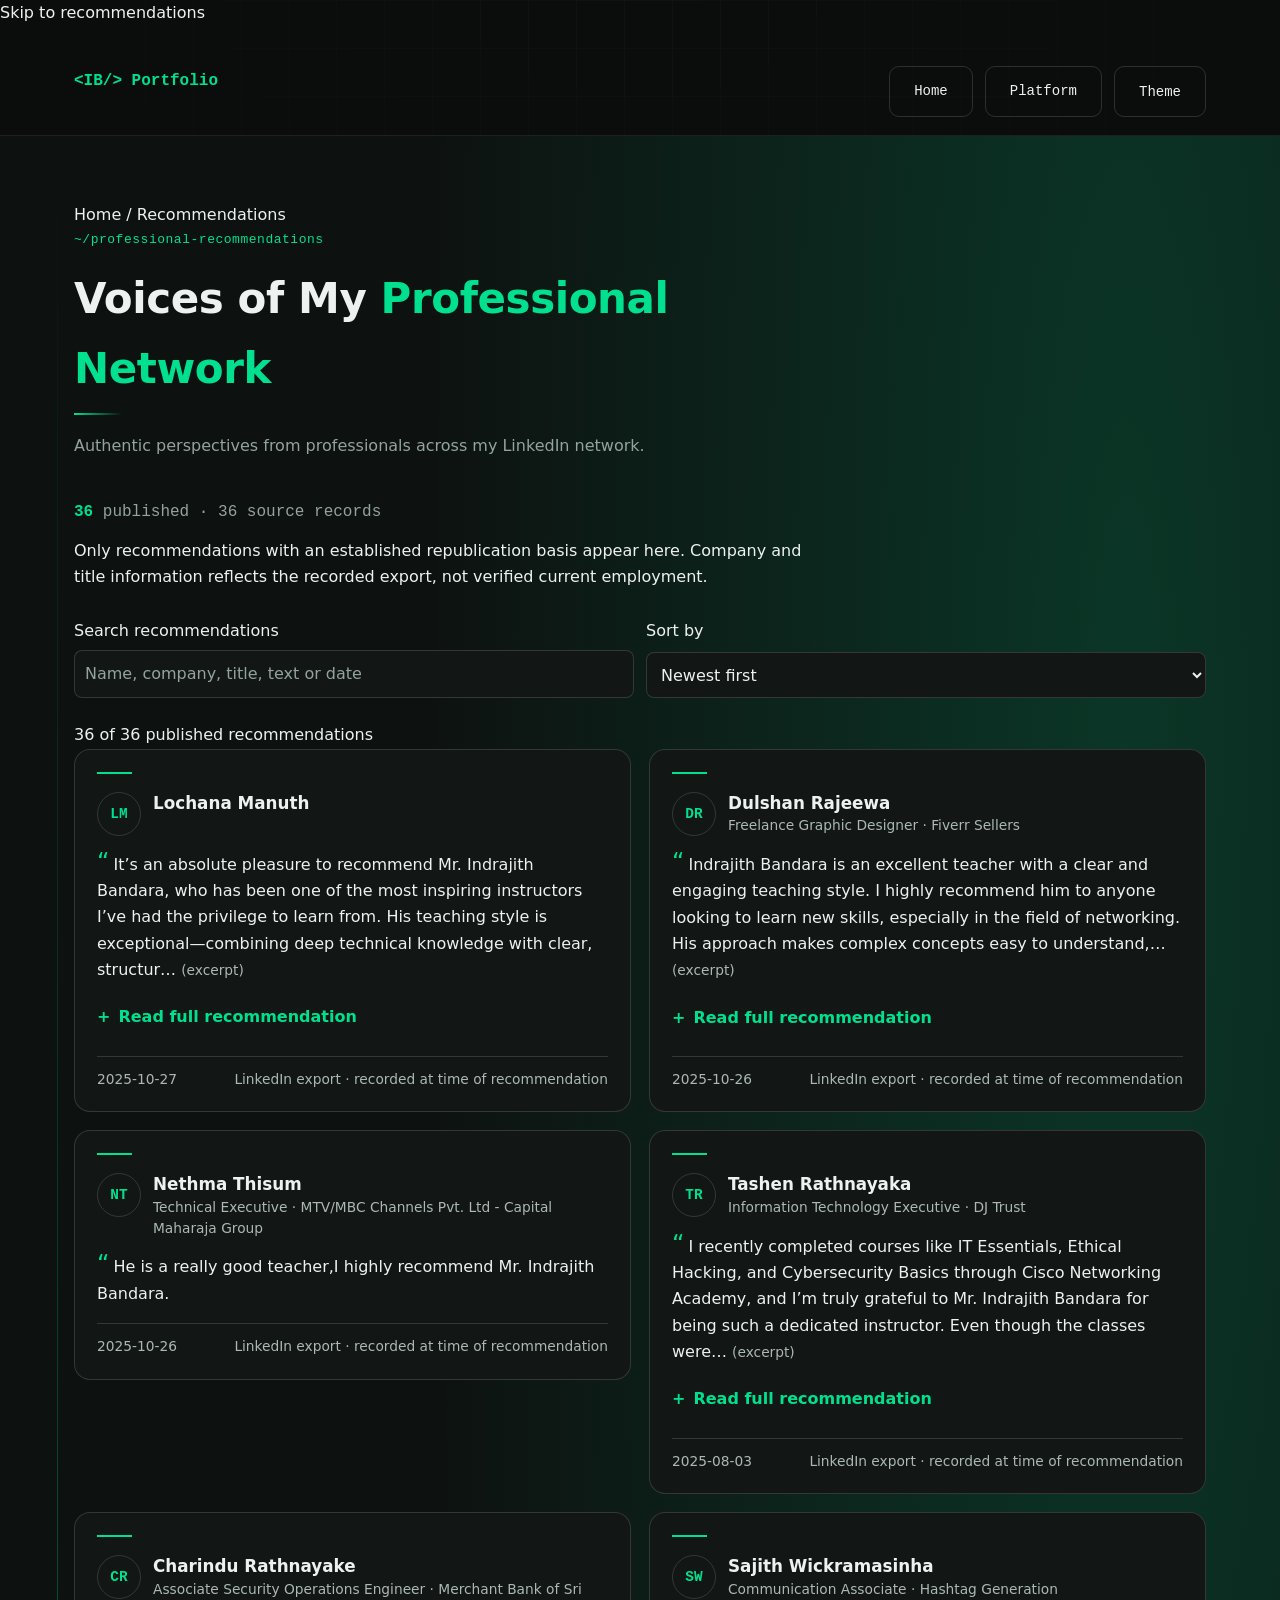
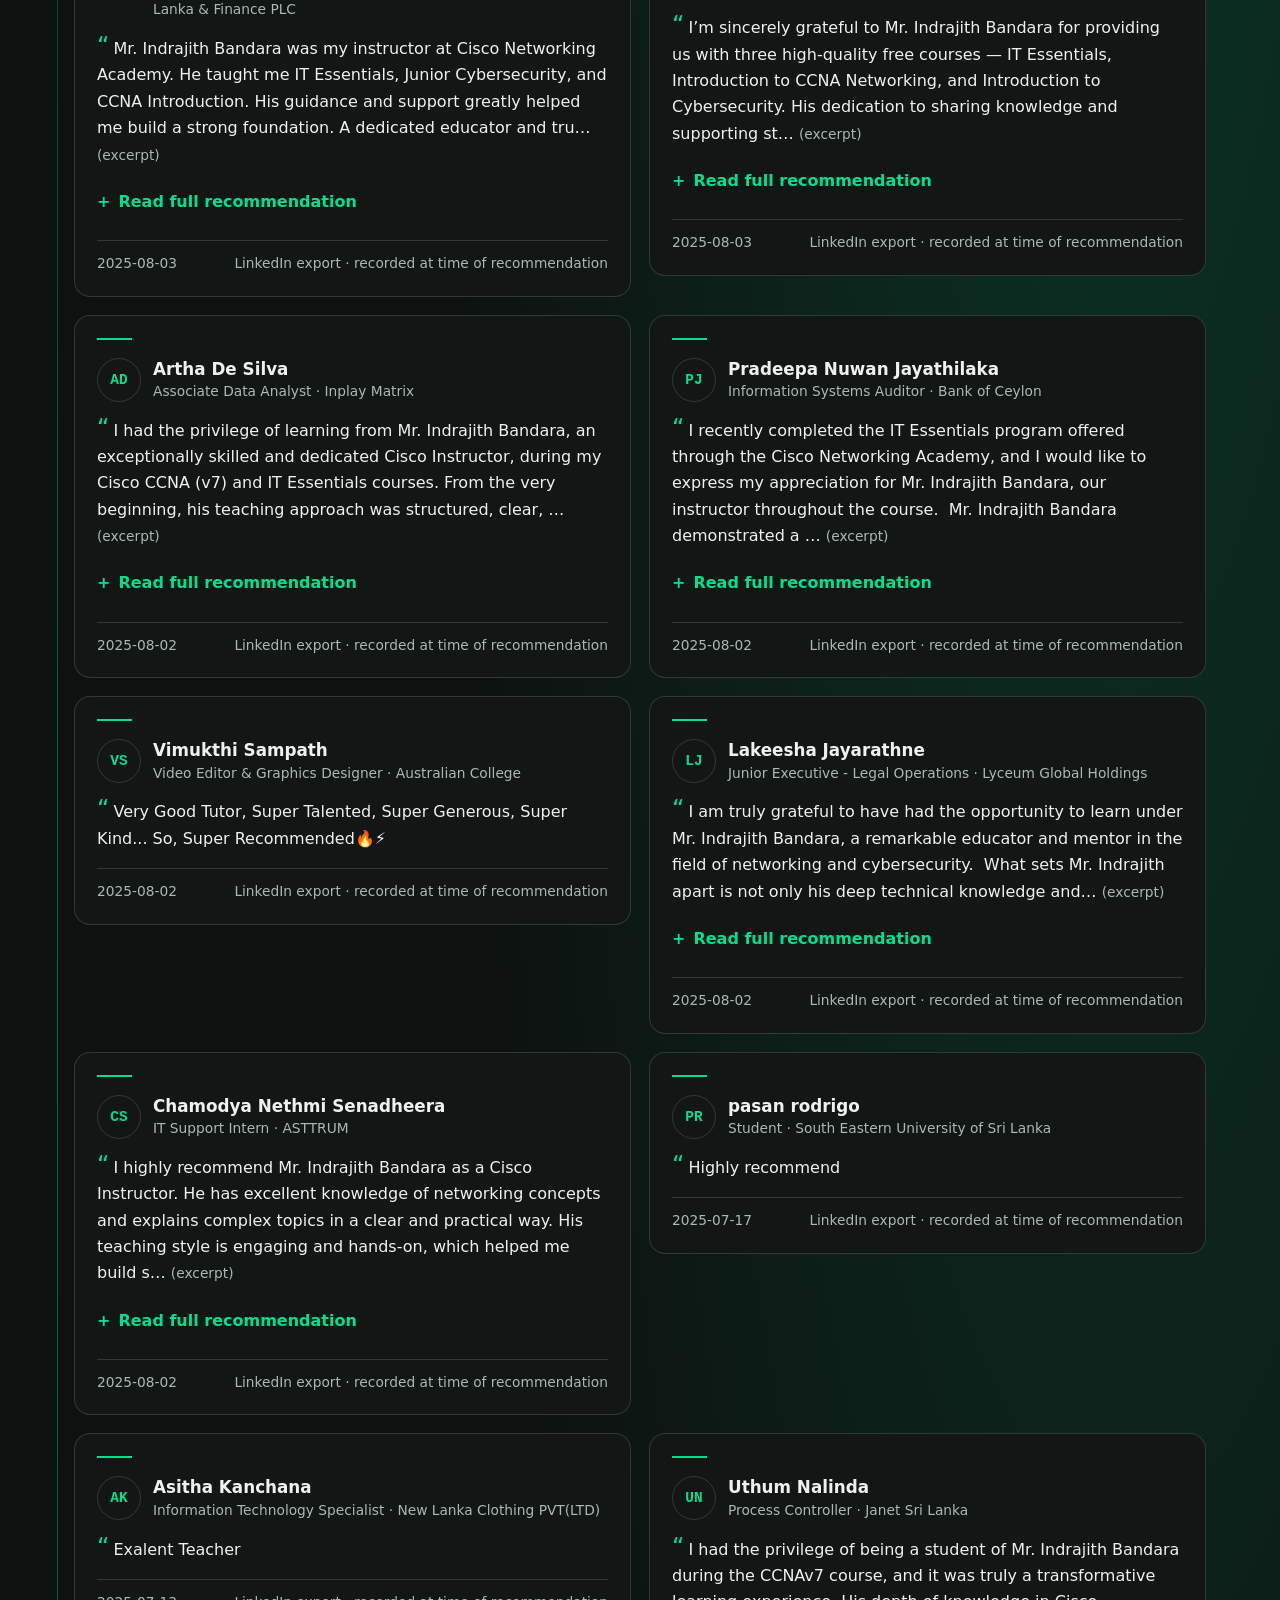
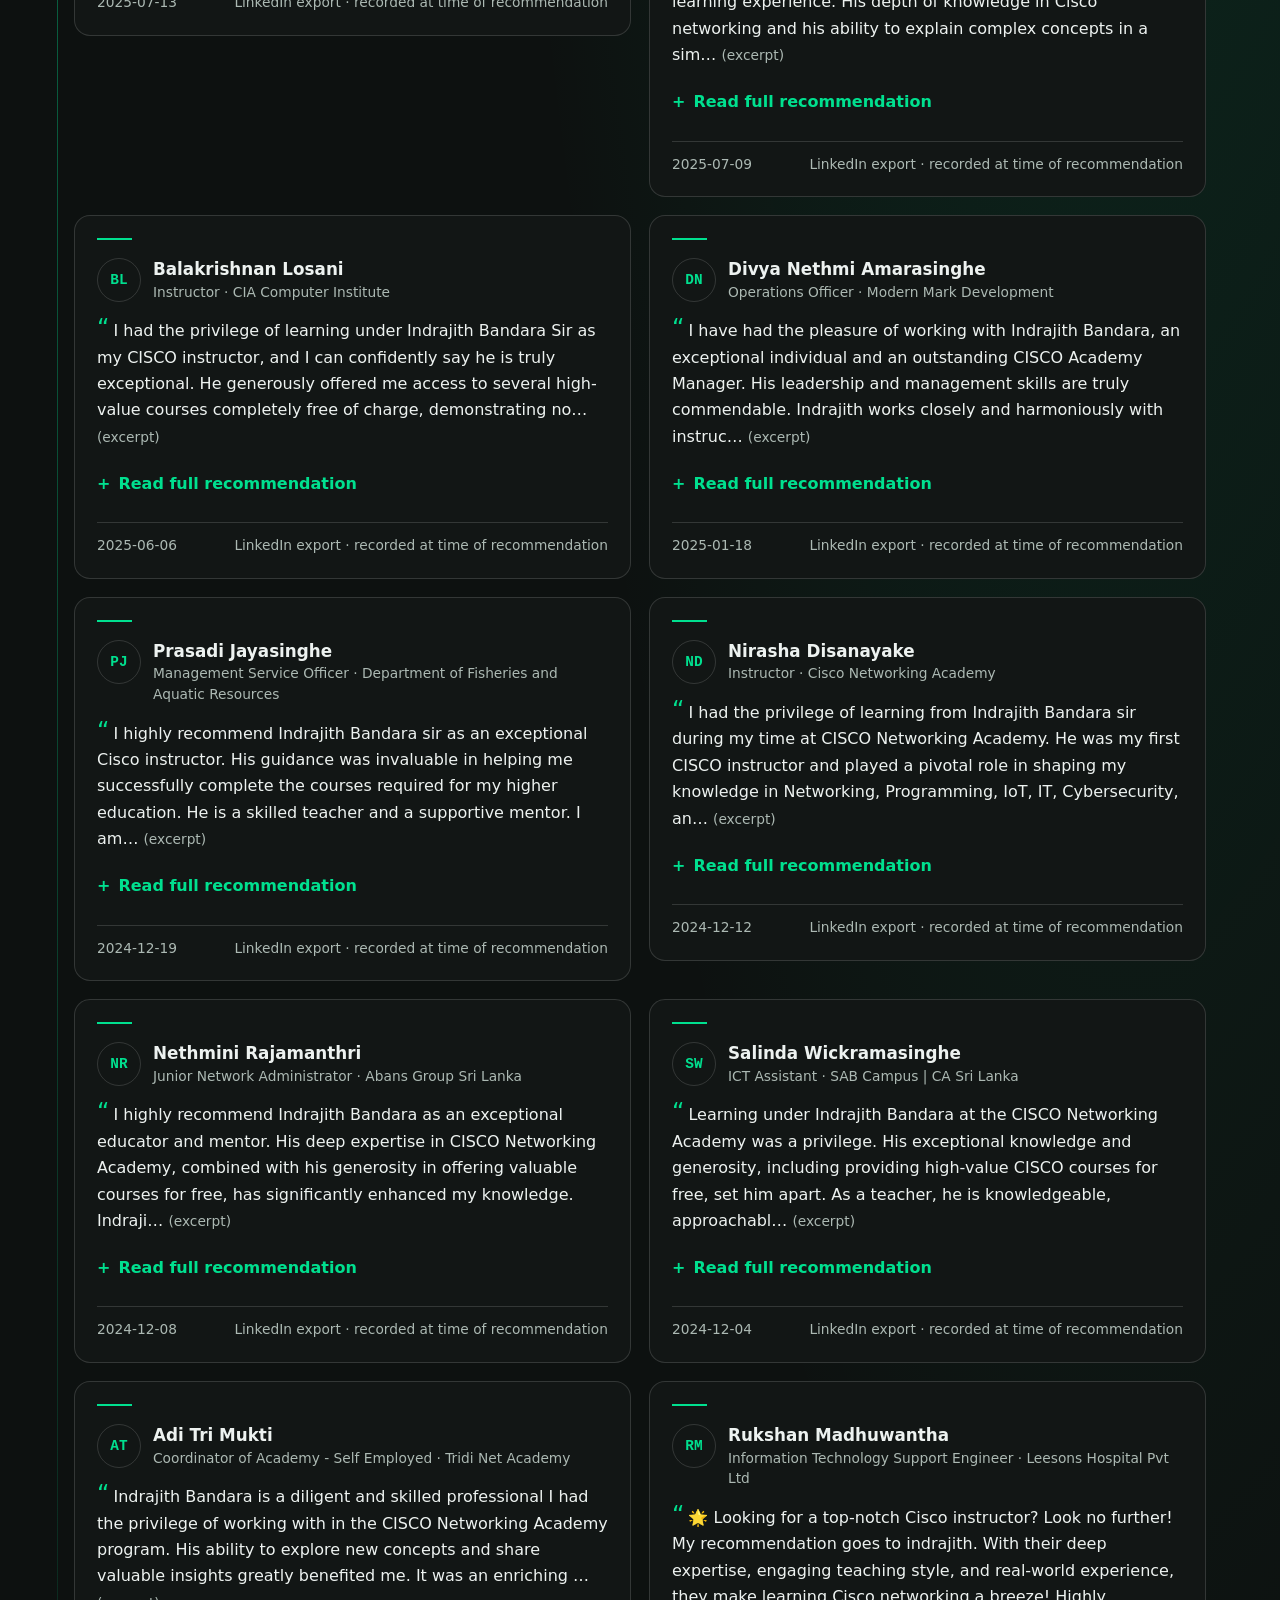
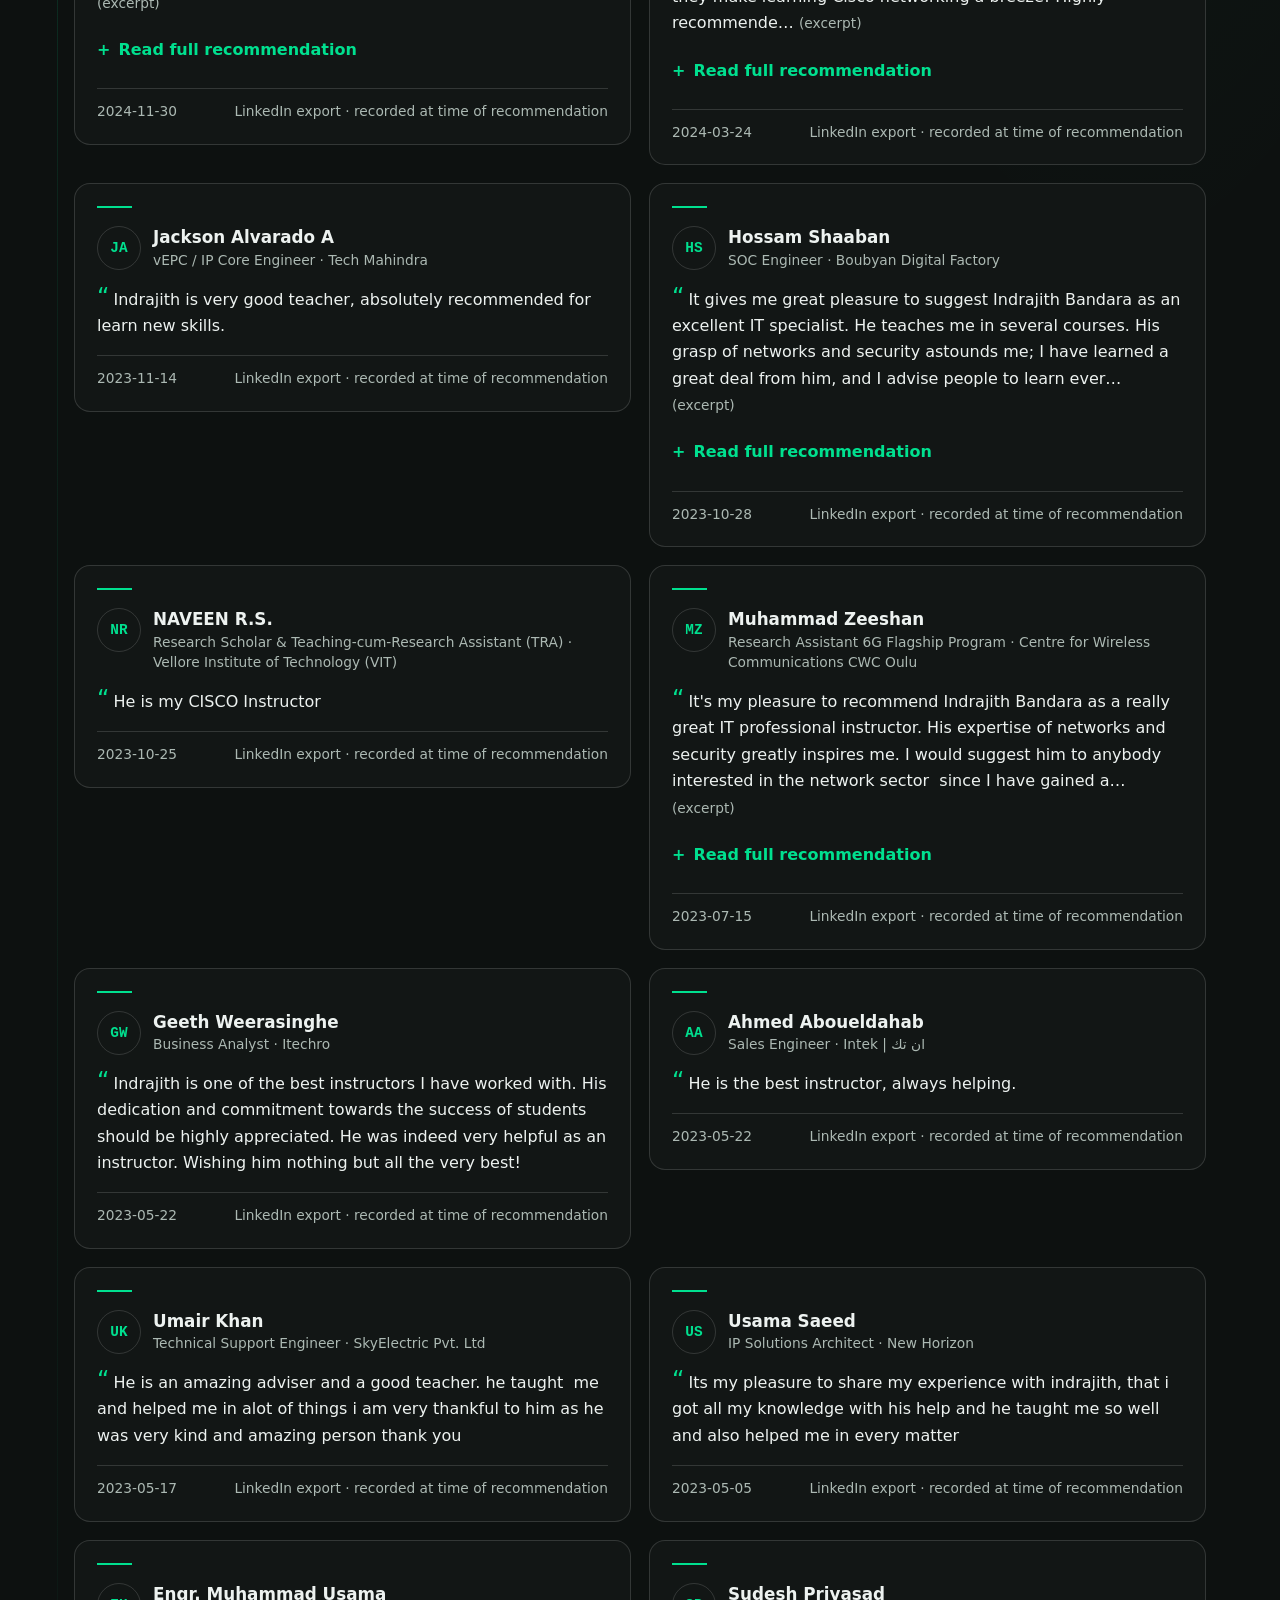
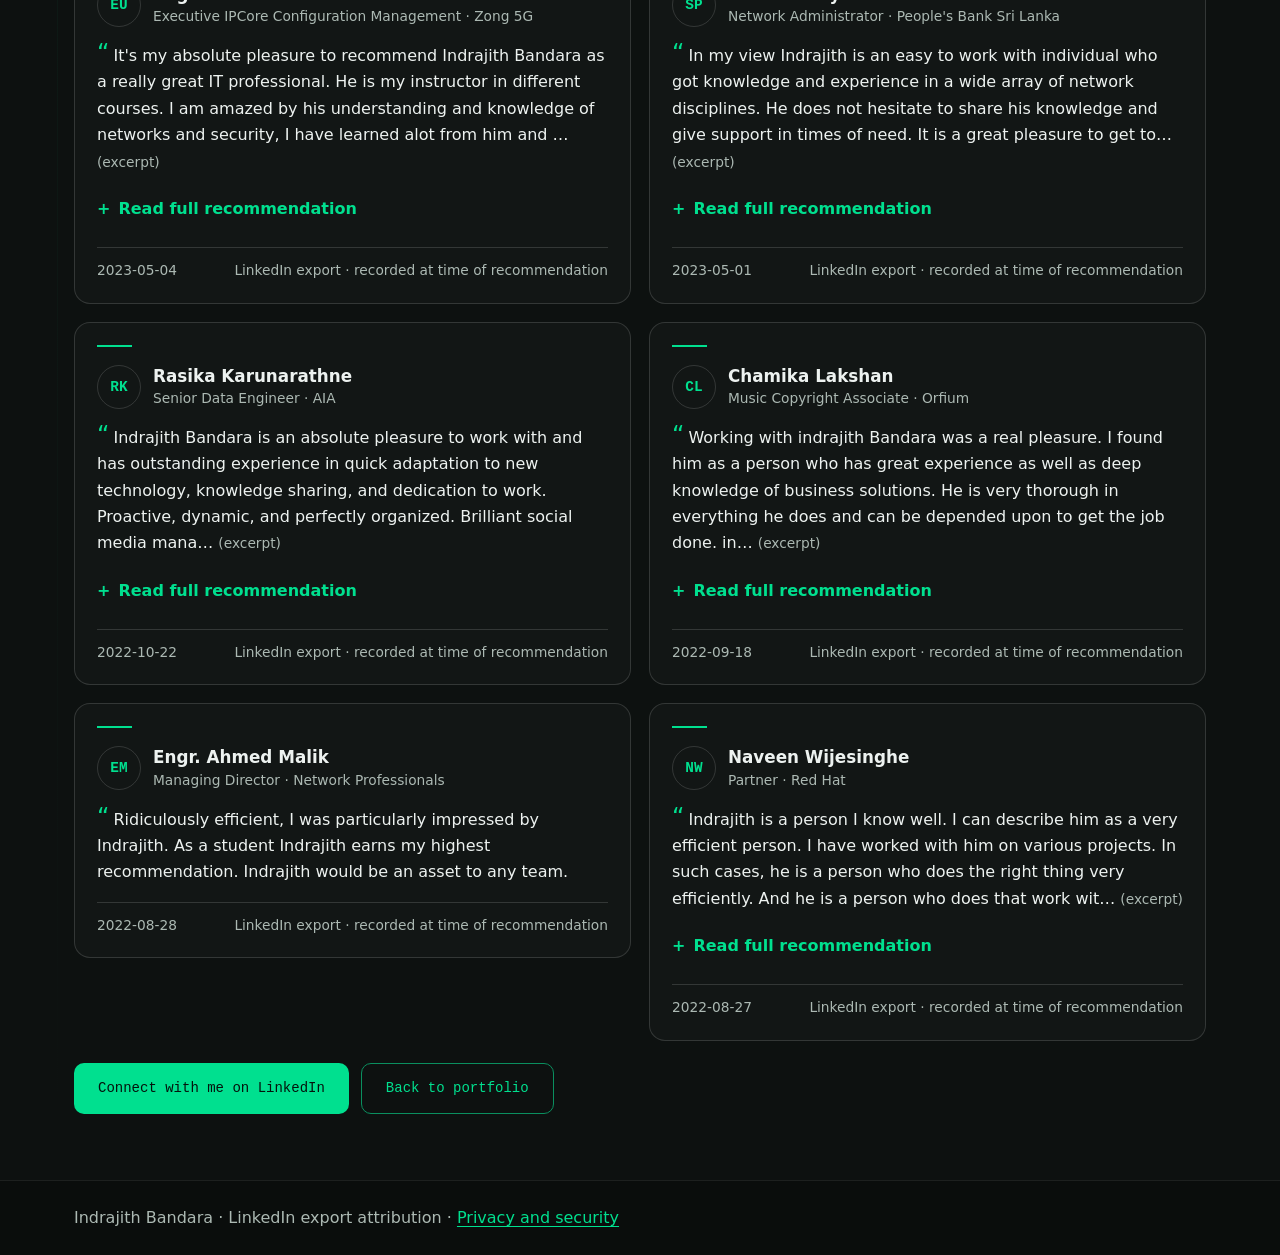
==== commit 90f5d5e8: "Publish 36 approved professional recommendations verbatim" ====
--- a/recommendations/index.html
+++ b/recommendations/index.html
@@ -29,10 +29,10 @@
   <header class="platform-header"><div class="container platform-header-inner"><a class="platform-brand" href="../">&lt;IB/&gt; Portfolio</a><nav class="rec-actions" aria-label="Page navigation"><a class="btn btn--ghost" href="../">Home</a><a class="btn btn--ghost" href="../platform.html">Platform</a><button id="themeToggle" class="btn btn--ghost" type="button" aria-label="Toggle light theme" aria-pressed="false">Theme</button></nav></div></header>
   <main id="recommendations" class="section section--alt"><div class="container">
     <nav aria-label="Breadcrumb"><a href="../">Home</a> / <span aria-current="page">Recommendations</span></nav>
-    <div class="rec-intro"><p class="eyebrow">~/professional-recommendations</p><h1 class="section__title">Voices of My <span class="text-accent">Professional Network</span></h1><p class="section__lede">Authentic perspectives from professionals across my LinkedIn network.</p><p class="rec-count"><!-- REC:summary:START --><strong>0</strong> published · 36 source records<!-- REC:summary:END --></p><p>Only recommendations with an established republication basis appear here. Company and title information reflects the recorded export, not verified current employment.</p></div>
-    <div class="rec-controls" hidden><label for="rec-search">Search recommendations<input id="rec-search" type="search" placeholder="Name, company, title, text or date"></label><label for="rec-sort">Sort by<select id="rec-sort"><option value="newest">Newest first</option><option value="oldest">Oldest first</option></select></label></div>
-    <p id="rec-results" role="status" aria-live="polite"></p>
-    <div class="rec-grid" id="rec-archive"><!-- REC:archive:START --><p class="rec-empty">No recommendations have been approved for republication yet. The original LinkedIn profile remains available.</p><!-- REC:archive:END --></div>
+    <div class="rec-intro"><p class="eyebrow">~/professional-recommendations</p><h1 class="section__title">Voices of My <span class="text-accent">Professional Network</span></h1><p class="section__lede">Authentic perspectives from professionals across my LinkedIn network.</p><p class="rec-count"><!-- REC:summary:START --><strong>36</strong> published · 36 source records<!-- REC:summary:END --></p><p>Only recommendations with an established republication basis appear here. Company and title information reflects the recorded export, not verified current employment.</p></div>
+    <div class="rec-controls"><label for="rec-search">Search recommendations<input id="rec-search" type="search" placeholder="Name, company, title, text or date" disabled></label><label for="rec-sort">Sort by<select id="rec-sort" disabled><option value="newest">Newest first</option><option value="oldest">Oldest first</option></select></label></div>
+    <p id="rec-results" role="status" aria-live="polite"><!-- REC:results:START -->36 of 36 published recommendations<!-- REC:results:END --></p>
+    <div class="rec-grid" id="rec-archive"><!-- REC:archive:START --><article class="rec-card" data-date="2025-10-27" data-rec-id="f8eec19928a50260e9abb057"><header class="rec-person"><span class="rec-avatar" aria-hidden="true">LM</span><div><h3>Lochana Manuth</h3></div></header><blockquote class="rec-excerpt">It’s an absolute pleasure to recommend Mr. Indrajith Bandara, who has been one of the most inspiring instructors I’ve had the privilege to learn from. His teaching style is exceptional—combining deep technical knowledge with clear, structur… <span class="rec-label">(excerpt)</span></blockquote><details class="rec-details"><summary>Read full recommendation</summary><blockquote class="rec-quote">It’s an absolute pleasure to recommend Mr. Indrajith Bandara, who has been one of the most inspiring instructors I’ve had the privilege to learn from. His teaching style is exceptional—combining deep technical knowledge with clear, structured explanations that make even complex cybersecurity concepts easy to understand.  Mr. Indrajith always goes beyond just delivering lessons. He genuinely cares about his students’ progress and ensures that everyone gains both theoretical understanding and hands-on practical skills. His passion for cybersecurity, attention to detail, and commitment to continuous improvement truly motivate his students to aim higher.  Under his guidance, I was able to build a strong foundation in cybersecurity and develop a real enthusiasm for the field. His patience, professionalism, and approachable nature make him not only a great instructor but also an outstanding mentor.  I’m truly grateful for his guidance and support, and I wholeheartedly recommend Indrajith Bandara to anyone looking for a knowledgeable, dedicated, and inspiring instructor in the cybersecurity domain.</blockquote></details><footer class="rec-meta"><time datetime="2025-10-27">2025-10-27</time><span>LinkedIn export · recorded at time of recommendation</span></footer></article><article class="rec-card" data-date="2025-10-26" data-rec-id="1a2d44af8821e7e5742aaa72"><header class="rec-person"><span class="rec-avatar" aria-hidden="true">DR</span><div><h3>Dulshan Rajeewa</h3><p>Freelance Graphic Designer · Fiverr Sellers</p></div></header><blockquote class="rec-excerpt">Indrajith Bandara is an excellent teacher with a clear and engaging teaching style. I highly recommend him to anyone looking to learn new skills, especially in the field of networking. His approach makes complex concepts easy to understand,… <span class="rec-label">(excerpt)</span></blockquote><details class="rec-details"><summary>Read full recommendation</summary><blockquote class="rec-quote">Indrajith Bandara is an excellent teacher with a clear and engaging teaching style. I highly recommend him to anyone looking to learn new skills, especially in the field of networking. His approach makes complex concepts easy to understand, and his dedication to helping students succeed is evident. Absolutely recommended!</blockquote></details><footer class="rec-meta"><time datetime="2025-10-26">2025-10-26</time><span>LinkedIn export · recorded at time of recommendation</span></footer></article><article class="rec-card" data-date="2025-10-26" data-rec-id="52c69e73e25bb001b4fc6d1f"><header class="rec-person"><span class="rec-avatar" aria-hidden="true">NT</span><div><h3>Nethma Thisum</h3><p>Technical Executive · MTV/MBC Channels Pvt. Ltd - Capital Maharaja Group</p></div></header><blockquote class="rec-quote">He is a really good teacher,I highly recommend Mr. Indrajith Bandara.</blockquote><footer class="rec-meta"><time datetime="2025-10-26">2025-10-26</time><span>LinkedIn export · recorded at time of recommendation</span></footer></article><article class="rec-card" data-date="2025-08-03" data-rec-id="51e6279dcb150e338e08532b"><header class="rec-person"><span class="rec-avatar" aria-hidden="true">TR</span><div><h3>Tashen Rathnayaka</h3><p>Information Technology Executive · DJ Trust</p></div></header><blockquote class="rec-excerpt">I recently completed courses like IT Essentials, Ethical Hacking, and Cybersecurity Basics through Cisco Networking Academy, and I’m truly grateful to Mr. Indrajith Bandara for being such a dedicated instructor. Even though the classes were… <span class="rec-label">(excerpt)</span></blockquote><details class="rec-details"><summary>Read full recommendation</summary><blockquote class="rec-quote">I recently completed courses like IT Essentials, Ethical Hacking, and Cybersecurity Basics through Cisco Networking Academy, and I’m truly grateful to Mr. Indrajith Bandara for being such a dedicated instructor. Even though the classes were free, he gave his full effort to teach us clearly and share real-world knowledge. His passion for IT and helping students grow was very motivating. I learned a lot thanks to his guidance, and I highly recommend him to anyone starting their journey in IT.</blockquote></details><footer class="rec-meta"><time datetime="2025-08-03">2025-08-03</time><span>LinkedIn export · recorded at time of recommendation</span></footer></article><article class="rec-card" data-date="2025-08-03" data-rec-id="4a300f6ac0b2f654fe0646ad"><header class="rec-person"><span class="rec-avatar" aria-hidden="true">CR</span><div><h3>Charindu Rathnayake</h3><p>Associate Security Operations Engineer · Merchant Bank of Sri Lanka &amp; Finance PLC</p></div></header><blockquote class="rec-excerpt">Mr. Indrajith Bandara was my instructor at Cisco Networking Academy. He taught me IT Essentials, Junior Cybersecurity, and CCNA Introduction. His guidance and support greatly helped me build a strong foundation. A dedicated educator and tru… <span class="rec-label">(excerpt)</span></blockquote><details class="rec-details"><summary>Read full recommendation</summary><blockquote class="rec-quote">Mr. Indrajith Bandara was my instructor at Cisco Networking Academy. He taught me IT Essentials, Junior Cybersecurity, and CCNA Introduction. His guidance and support greatly helped me build a strong foundation. A dedicated educator and true motivator — highly recommended.</blockquote></details><footer class="rec-meta"><time datetime="2025-08-03">2025-08-03</time><span>LinkedIn export · recorded at time of recommendation</span></footer></article><article class="rec-card" data-date="2025-08-03" data-rec-id="20345264be1094343b227ee2"><header class="rec-person"><span class="rec-avatar" aria-hidden="true">SW</span><div><h3>Sajith Wickramasinha</h3><p>Communication Associate · Hashtag Generation </p></div></header><blockquote class="rec-excerpt">I’m sincerely grateful to Mr. Indrajith Bandara for providing us with three high-quality free courses — IT Essentials, Introduction to CCNA Networking, and Introduction to Cybersecurity. His dedication to sharing knowledge and supporting st… <span class="rec-label">(excerpt)</span></blockquote><details class="rec-details"><summary>Read full recommendation</summary><blockquote class="rec-quote">I’m sincerely grateful to Mr. Indrajith Bandara for providing us with three high-quality free courses — IT Essentials, Introduction to CCNA Networking, and Introduction to Cybersecurity. His dedication to sharing knowledge and supporting students without expecting anything in return is truly inspiring.  Mr. Indrajith has a remarkable ability to simplify complex IT concepts, making them easy to understand for beginners and experienced learners alike. His teaching style is clear, engaging, and motivating.  I highly recommend Mr. Indrajith Bandara to anyone looking to learn from a passionate, knowledgeable, and generous instructor. Thank you, sir, for your support and guidance!  Highly Recommend 💯</blockquote></details><footer class="rec-meta"><time datetime="2025-08-03">2025-08-03</time><span>LinkedIn export · recorded at time of recommendation</span></footer></article><article class="rec-card" data-date="2025-08-02" data-rec-id="5b309509cd1fbafca3a332f9"><header class="rec-person"><span class="rec-avatar" aria-hidden="true">AD</span><div><h3>Artha De Silva</h3><p>Associate Data Analyst · Inplay Matrix</p></div></header><blockquote class="rec-excerpt">I had the privilege of learning from Mr. Indrajith Bandara, an exceptionally skilled and dedicated Cisco Instructor, during my Cisco CCNA (v7) and IT Essentials courses. From the very beginning, his teaching approach was structured, clear, … <span class="rec-label">(excerpt)</span></blockquote><details class="rec-details"><summary>Read full recommendation</summary><blockquote class="rec-quote">I had the privilege of learning from Mr. Indrajith Bandara, an exceptionally skilled and dedicated Cisco Instructor, during my Cisco CCNA (v7) and IT Essentials courses. From the very beginning, his teaching approach was structured, clear, and highly engaging. He went beyond simply covering the syllabus—he emphasized real-world applications, industry relevance, and effective exam strategies. His expertise in Networking, CyberOps, DevNet, and Network Security, combined with certifications such as CCNP, CCNA, and Cisco Instructor Trainer, made it clear that we were being guided by one of the best in the field.</blockquote></details><footer class="rec-meta"><time datetime="2025-08-02">2025-08-02</time><span>LinkedIn export · recorded at time of recommendation</span></footer></article><article class="rec-card" data-date="2025-08-02" data-rec-id="a7811004d73d025a07ba72c7"><header class="rec-person"><span class="rec-avatar" aria-hidden="true">PJ</span><div><h3>Pradeepa Nuwan Jayathilaka</h3><p>Information Systems Auditor · Bank of Ceylon</p></div></header><blockquote class="rec-excerpt">I recently completed the IT Essentials program offered through the Cisco Networking Academy, and I would like to express my appreciation for Mr. Indrajith Bandara, our instructor throughout the course.  Mr. Indrajith Bandara demonstrated a … <span class="rec-label">(excerpt)</span></blockquote><details class="rec-details"><summary>Read full recommendation</summary><blockquote class="rec-quote">I recently completed the IT Essentials program offered through the Cisco Networking Academy, and I would like to express my appreciation for Mr. Indrajith Bandara, our instructor throughout the course.  Mr. Indrajith Bandara demonstrated a deep and up-to-date understanding of the IT industry, not only delivering the curriculum effectively but also enriching our learning experience with real-world insights and emerging technology trends. His teaching style was clear, structured, and highly engaging, making complex technical concepts easier to understand.  He consistently encouraged us to think critically and explore beyond the syllabus, helping us build a strong foundation in hardware, networking, and troubleshooting. His dedication to student success and passion for technology were evident in every session.  I’m grateful for the guidance and knowledge shared by Mr. Indrajith Bandara, and I would highly recommend him as an instructor for anyone pursuing a path in IT.</blockquote></details><footer class="rec-meta"><time datetime="2025-08-02">2025-08-02</time><span>LinkedIn export · recorded at time of recommendation</span></footer></article><article class="rec-card" data-date="2025-08-02" data-rec-id="d005c2cc007496bec8fb195e"><header class="rec-person"><span class="rec-avatar" aria-hidden="true">VS</span><div><h3>Vimukthi Sampath</h3><p>Video Editor &amp; Graphics Designer · Australian College</p></div></header><blockquote class="rec-quote">Very Good Tutor, Super Talented, Super Generous, Super Kind... So, Super Recommended🔥⚡</blockquote><footer class="rec-meta"><time datetime="2025-08-02">2025-08-02</time><span>LinkedIn export · recorded at time of recommendation</span></footer></article><article class="rec-card" data-date="2025-08-02" data-rec-id="1a08090a8ddb763bf60e867e"><header class="rec-person"><span class="rec-avatar" aria-hidden="true">LJ</span><div><h3>Lakeesha Jayarathne</h3><p>Junior Executive - Legal Operations · Lyceum Global Holdings</p></div></header><blockquote class="rec-excerpt">I am truly grateful to have had the opportunity to learn under Mr. Indrajith Bandara, a remarkable educator and mentor in the field of networking and cybersecurity.  What sets Mr. Indrajith apart is not only his deep technical knowledge and… <span class="rec-label">(excerpt)</span></blockquote><details class="rec-details"><summary>Read full recommendation</summary><blockquote class="rec-quote">I am truly grateful to have had the opportunity to learn under Mr. Indrajith Bandara, a remarkable educator and mentor in the field of networking and cybersecurity.  What sets Mr. Indrajith apart is not only his deep technical knowledge and effective teaching style, but also his genuine commitment to helping students grow regardless of their financial background. He has made CISCO courses accessible to many of us by offering them completely free of charge or at a very low cost. This generous initiative speaks volumes about his passion for education and empowering the next generation of IT professionals.  Thanks to his support, I was able to build a strong foundation in networking and gain confidence in pursuing my goals in the cybersecurity field. His sessions were always engaging, insightful, and filled with real-world examples that made learning both meaningful and practical.  I highly recommend Mr. Indrajith Bandara to anyone looking for an inspiring, knowledgeable, and selfless mentor in the tech industry.</blockquote></details><footer class="rec-meta"><time datetime="2025-08-02">2025-08-02</time><span>LinkedIn export · recorded at time of recommendation</span></footer></article><article class="rec-card" data-date="2025-08-02" data-rec-id="e111af8fccec96968cecdadc"><header class="rec-person"><span class="rec-avatar" aria-hidden="true">CS</span><div><h3>Chamodya Nethmi Senadheera</h3><p>IT Support Intern  · ASTTRUM</p></div></header><blockquote class="rec-excerpt">I highly recommend Mr. Indrajith Bandara as a Cisco Instructor. He has excellent knowledge of networking concepts and explains complex topics in a clear and practical way. His teaching style is engaging and hands-on, which helped me build s… <span class="rec-label">(excerpt)</span></blockquote><details class="rec-details"><summary>Read full recommendation</summary><blockquote class="rec-quote">I highly recommend Mr. Indrajith Bandara as a Cisco Instructor. He has excellent knowledge of networking concepts and explains complex topics in a clear and practical way. His teaching style is engaging and hands-on, which helped me build strong skills in routing, switching, and network troubleshooting. He is supportive, approachable, and truly committed to student success. Again I strongly recommend Mr. Indrajith Bandara for any position or role related to Cisco instruction or network training. His knowledge, teaching style, and dedication make him an exceptional educator and a valuable asset to any institution.</blockquote></details><footer class="rec-meta"><time datetime="2025-08-02">2025-08-02</time><span>LinkedIn export · recorded at time of recommendation</span></footer></article><article class="rec-card" data-date="2025-07-17" data-rec-id="49f4cb29a3d6686e7e8e24e1"><header class="rec-person"><span class="rec-avatar" aria-hidden="true">PR</span><div><h3>pasan rodrigo</h3><p>Student · South Eastern University of Sri Lanka</p></div></header><blockquote class="rec-quote">Highly recommend </blockquote><footer class="rec-meta"><time datetime="2025-07-17">2025-07-17</time><span>LinkedIn export · recorded at time of recommendation</span></footer></article><article class="rec-card" data-date="2025-07-13" data-rec-id="b3fe9b45f6b336bb9ba7e41d"><header class="rec-person"><span class="rec-avatar" aria-hidden="true">AK</span><div><h3>Asitha Kanchana</h3><p>Information Technology Specialist · New Lanka Clothing PVT(LTD)</p></div></header><blockquote class="rec-quote">Exalent Teacher</blockquote><footer class="rec-meta"><time datetime="2025-07-13">2025-07-13</time><span>LinkedIn export · recorded at time of recommendation</span></footer></article><article class="rec-card" data-date="2025-07-09" data-rec-id="a7f2c2b98c0b3b298e1bac8e"><header class="rec-person"><span class="rec-avatar" aria-hidden="true">UN</span><div><h3>Uthum Nalinda</h3><p>Process Controller · Janet Sri Lanka</p></div></header><blockquote class="rec-excerpt">I had the privilege of being a student of Mr. Indrajith Bandara during the CCNAv7 course, and it was truly a transformative learning experience. His depth of knowledge in Cisco networking and his ability to explain complex concepts in a sim… <span class="rec-label">(excerpt)</span></blockquote><details class="rec-details"><summary>Read full recommendation</summary><blockquote class="rec-quote">I had the privilege of being a student of Mr. Indrajith Bandara during the CCNAv7 course, and it was truly a transformative learning experience. His depth of knowledge in Cisco networking and his ability to explain complex concepts in a simple, structured manner made a significant difference in my understanding of the subject.  Mr. Indrajith&#x27;s teaching style is both engaging and highly practical. He consistently ensured that every student grasped the core concepts, often supplementing theory with real-world examples and hands-on labs. His patience, professionalism, and passion for teaching were evident in every session.  Thanks to his guidance, I gained a strong foundation pin networking, which has greatly boosted my confidence in pursuing a career in the IT field. I’m genuinely grateful for his support and would highly recommend him to anyone looking to excel in Cisco certifications or networking in general.</blockquote></details><footer class="rec-meta"><time datetime="2025-07-09">2025-07-09</time><span>LinkedIn export · recorded at time of recommendation</span></footer></article><article class="rec-card" data-date="2025-06-06" data-rec-id="fbccd673e6e8c62c23aeade1"><header class="rec-person"><span class="rec-avatar" aria-hidden="true">BL</span><div><h3>Balakrishnan Losani</h3><p>Instructor · CIA Computer Institute </p></div></header><blockquote class="rec-excerpt">I had the privilege of learning under Indrajith Bandara Sir as my CISCO instructor, and I can confidently say he is truly exceptional. He generously offered me access to several high-value courses completely free of charge, demonstrating no… <span class="rec-label">(excerpt)</span></blockquote><details class="rec-details"><summary>Read full recommendation</summary><blockquote class="rec-quote">I had the privilege of learning under Indrajith Bandara Sir as my CISCO instructor, and I can confidently say he is truly exceptional. He generously offered me access to several high-value courses completely free of charge, demonstrating not only his expertise but also his dedication to student success.  Beyond teaching, he provides excellent guidance on both technical concepts and future career development. His knowledge spans across key areas such as Cybersecurity, Networking, and Data Science, making him a well-rounded and insightful mentor.  I highly recommend Indrajith Bandara Sir to anyone seeking expert instruction and mentorship in the IT and networking fields.</blockquote></details><footer class="rec-meta"><time datetime="2025-06-06">2025-06-06</time><span>LinkedIn export · recorded at time of recommendation</span></footer></article><article class="rec-card" data-date="2025-01-18" data-rec-id="ccddf810d46ff519c5c9cf84"><header class="rec-person"><span class="rec-avatar" aria-hidden="true">DN</span><div><h3>Divya Nethmi Amarasinghe</h3><p>Operations Officer · Modern Mark Development</p></div></header><blockquote class="rec-excerpt">I have had the pleasure of working with Indrajith Bandara, an exceptional individual and an outstanding CISCO Academy Manager. His leadership and management skills are truly commendable. Indrajith works closely and harmoniously with instruc… <span class="rec-label">(excerpt)</span></blockquote><details class="rec-details"><summary>Read full recommendation</summary><blockquote class="rec-quote">I have had the pleasure of working with Indrajith Bandara, an exceptional individual and an outstanding CISCO Academy Manager. His leadership and management skills are truly commendable. Indrajith works closely and harmoniously with instructors, fostering a positive and productive environment. His expertise in Networking, Cybersecurity, and Data Science is unparalleled, making him a highly proficient and knowledgeable professional in these fields. Indrajith&#x27;s dedication and passion for his work are evident in all that he does, and I am confident that anyone who has the opportunity to work with him will benefit greatly from his insights and expertise.</blockquote></details><footer class="rec-meta"><time datetime="2025-01-18">2025-01-18</time><span>LinkedIn export · recorded at time of recommendation</span></footer></article><article class="rec-card" data-date="2024-12-19" data-rec-id="a475d67799996f2d67de1df4"><header class="rec-person"><span class="rec-avatar" aria-hidden="true">PJ</span><div><h3>Prasadi Jayasinghe</h3><p>Management Service Officer · Department of Fisheries and Aquatic Resources</p></div></header><blockquote class="rec-excerpt">I highly recommend Indrajith Bandara sir as an exceptional Cisco instructor. His guidance was invaluable in helping me successfully complete the courses required for my higher education. He is a skilled teacher and a supportive mentor. I am… <span class="rec-label">(excerpt)</span></blockquote><details class="rec-details"><summary>Read full recommendation</summary><blockquote class="rec-quote">I highly recommend Indrajith Bandara sir as an exceptional Cisco instructor. His guidance was invaluable in helping me successfully complete the courses required for my higher education. He is a skilled teacher and a supportive mentor. I am grateful for the opportunity to learn from him.</blockquote></details><footer class="rec-meta"><time datetime="2024-12-19">2024-12-19</time><span>LinkedIn export · recorded at time of recommendation</span></footer></article><article class="rec-card" data-date="2024-12-12" data-rec-id="a8e8e749a2e7a7d61931d53d"><header class="rec-person"><span class="rec-avatar" aria-hidden="true">ND</span><div><h3>Nirasha Disanayake</h3><p>Instructor · Cisco Networking Academy</p></div></header><blockquote class="rec-excerpt">I had the privilege of learning from Indrajith Bandara sir during my time at CISCO Networking Academy. He was my first CISCO instructor and played a pivotal role in shaping my knowledge in Networking, Programming, IoT, IT, Cybersecurity, an… <span class="rec-label">(excerpt)</span></blockquote><details class="rec-details"><summary>Read full recommendation</summary><blockquote class="rec-quote">I had the privilege of learning from Indrajith Bandara sir during my time at CISCO Networking Academy. He was my first CISCO instructor and played a pivotal role in shaping my knowledge in Networking, Programming, IoT, IT, Cybersecurity, and Data Engineering. His deep understanding of complex subjects, combined with his generosity in providing access to valuable courses, made learning an enriching experience. Having a mentor like him was truly a remarkable opportunity in my educational journey.</blockquote></details><footer class="rec-meta"><time datetime="2024-12-12">2024-12-12</time><span>LinkedIn export · recorded at time of recommendation</span></footer></article><article class="rec-card" data-date="2024-12-08" data-rec-id="54568e3b8c58cd224d401e58"><header class="rec-person"><span class="rec-avatar" aria-hidden="true">NR</span><div><h3>Nethmini Rajamanthri</h3><p>Junior Network Administrator · Abans Group Sri Lanka</p></div></header><blockquote class="rec-excerpt">I highly recommend Indrajith Bandara as an exceptional educator and mentor. His deep expertise in CISCO Networking Academy, combined with his generosity in offering valuable courses for free, has significantly enhanced my knowledge. Indraji… <span class="rec-label">(excerpt)</span></blockquote><details class="rec-details"><summary>Read full recommendation</summary><blockquote class="rec-quote">I highly recommend Indrajith Bandara as an exceptional educator and mentor. His deep expertise in CISCO Networking Academy, combined with his generosity in offering valuable courses for free, has significantly enhanced my knowledge. Indrajith Sir&#x27;s teaching style is engaging, supportive, and inspiring, making it a privilege to learn from him.</blockquote></details><footer class="rec-meta"><time datetime="2024-12-08">2024-12-08</time><span>LinkedIn export · recorded at time of recommendation</span></footer></article><article class="rec-card" data-date="2024-12-04" data-rec-id="eb080962160da42dc8c5bdec"><header class="rec-person"><span class="rec-avatar" aria-hidden="true">SW</span><div><h3>Salinda Wickramasinghe</h3><p>ICT Assistant · SAB Campus | CA Sri Lanka</p></div></header><blockquote class="rec-excerpt">Learning under Indrajith Bandara at the CISCO Networking Academy was a privilege. His exceptional knowledge and generosity, including providing high-value CISCO courses for free, set him apart. As a teacher, he is knowledgeable, approachabl… <span class="rec-label">(excerpt)</span></blockquote><details class="rec-details"><summary>Read full recommendation</summary><blockquote class="rec-quote">Learning under Indrajith Bandara at the CISCO Networking Academy was a privilege. His exceptional knowledge and generosity, including providing high-value CISCO courses for free, set him apart. As a teacher, he is knowledgeable, approachable, and genuinely kind, making the learning experience invaluable. I highly recommend him.</blockquote></details><footer class="rec-meta"><time datetime="2024-12-04">2024-12-04</time><span>LinkedIn export · recorded at time of recommendation</span></footer></article><article class="rec-card" data-date="2024-11-30" data-rec-id="917170e5daa17ec5791a9da9"><header class="rec-person"><span class="rec-avatar" aria-hidden="true">AT</span><div><h3>Adi Tri Mukti</h3><p>Coordinator of Academy - Self Employed · Tridi Net Academy</p></div></header><blockquote class="rec-excerpt">Indrajith Bandara is a diligent and skilled professional I had the privilege of working with in the CISCO Networking Academy program. His ability to explore new concepts and share valuable insights greatly benefited me. It was an enriching … <span class="rec-label">(excerpt)</span></blockquote><details class="rec-details"><summary>Read full recommendation</summary><blockquote class="rec-quote">Indrajith Bandara is a diligent and skilled professional I had the privilege of working with in the CISCO Networking Academy program. His ability to explore new concepts and share valuable insights greatly benefited me. It was an enriching experience collaborating with him, and I’m thankful for the opportunity.</blockquote></details><footer class="rec-meta"><time datetime="2024-11-30">2024-11-30</time><span>LinkedIn export · recorded at time of recommendation</span></footer></article><article class="rec-card" data-date="2024-03-24" data-rec-id="58f1a5617066156a63e4db37"><header class="rec-person"><span class="rec-avatar" aria-hidden="true">RM</span><div><h3>Rukshan Madhuwantha</h3><p>Information Technology Support Engineer · Leesons Hospital Pvt Ltd</p></div></header><blockquote class="rec-excerpt">🌟 Looking for a top-notch Cisco instructor? Look no further! My recommendation goes to indrajith. With their deep expertise, engaging teaching style, and real-world experience, they make learning Cisco networking a breeze! Highly recommende… <span class="rec-label">(excerpt)</span></blockquote><details class="rec-details"><summary>Read full recommendation</summary><blockquote class="rec-quote">🌟 Looking for a top-notch Cisco instructor? Look no further! My recommendation goes to indrajith. With their deep expertise, engaging teaching style, and real-world experience, they make learning Cisco networking a breeze! Highly recommended! 👍 #Cisco #Networking #Expert</blockquote></details><footer class="rec-meta"><time datetime="2024-03-24">2024-03-24</time><span>LinkedIn export · recorded at time of recommendation</span></footer></article><article class="rec-card" data-date="2023-11-14" data-rec-id="2575991590d225f4810f7ad0"><header class="rec-person"><span class="rec-avatar" aria-hidden="true">JA</span><div><h3>Jackson Alvarado A</h3><p>vEPC / IP Core Engineer · Tech Mahindra</p></div></header><blockquote class="rec-quote">Indrajith is very good teacher, absolutely recommended for learn new skills.</blockquote><footer class="rec-meta"><time datetime="2023-11-14">2023-11-14</time><span>LinkedIn export · recorded at time of recommendation</span></footer></article><article class="rec-card" data-date="2023-10-28" data-rec-id="4e4e8764f45771abfe1ef4c3"><header class="rec-person"><span class="rec-avatar" aria-hidden="true">HS</span><div><h3>Hossam Shaaban</h3><p>SOC Engineer · Boubyan Digital Factory</p></div></header><blockquote class="rec-excerpt">It gives me great pleasure to suggest Indrajith Bandara as an excellent IT specialist. He teaches me in several courses. His grasp of networks and security astounds me; I have learned a great deal from him, and I advise people to learn ever… <span class="rec-label">(excerpt)</span></blockquote><details class="rec-details"><summary>Read full recommendation</summary><blockquote class="rec-quote">It gives me great pleasure to suggest Indrajith Bandara as an excellent IT specialist. He teaches me in several courses. His grasp of networks and security astounds me; I have learned a great deal from him, and I advise people to learn everything there is to know about the subject. In addition, he strives to assist each pupil and is a very modest man. His efforts have actually impacted me, and I have come to see him as a very significant asset.</blockquote></details><footer class="rec-meta"><time datetime="2023-10-28">2023-10-28</time><span>LinkedIn export · recorded at time of recommendation</span></footer></article><article class="rec-card" data-date="2023-10-25" data-rec-id="fc4d52ddb64b5e78dbff720c"><header class="rec-person"><span class="rec-avatar" aria-hidden="true">NR</span><div><h3>NAVEEN R.S.</h3><p>Research Scholar &amp; Teaching-cum-Research Assistant (TRA) · Vellore Institute of Technology (VIT)</p></div></header><blockquote class="rec-quote">He is my CISCO Instructor</blockquote><footer class="rec-meta"><time datetime="2023-10-25">2023-10-25</time><span>LinkedIn export · recorded at time of recommendation</span></footer></article><article class="rec-card" data-date="2023-07-15" data-rec-id="a83718632cbb5883f7d0f3a9"><header class="rec-person"><span class="rec-avatar" aria-hidden="true">MZ</span><div><h3>Muhammad Zeeshan</h3><p>Research Assistant 6G Flagship Program · Centre for Wireless Communications CWC Oulu</p></div></header><blockquote class="rec-excerpt">It&#x27;s my pleasure to recommend Indrajith Bandara as a really great IT professional instructor. His expertise of networks and security greatly inspires me. I would suggest him to anybody interested in the network sector  since I have gained a… <span class="rec-label">(excerpt)</span></blockquote><details class="rec-details"><summary>Read full recommendation</summary><blockquote class="rec-quote">It&#x27;s my pleasure to recommend Indrajith Bandara as a really great IT professional instructor. His expertise of networks and security greatly inspires me. I would suggest him to anybody interested in the network sector  since I have gained a lot from his expertise and skills. He greatly aided me in learning about cybersecurity, and I was deeply inspired by his efforts.</blockquote></details><footer class="rec-meta"><time datetime="2023-07-15">2023-07-15</time><span>LinkedIn export · recorded at time of recommendation</span></footer></article><article class="rec-card" data-date="2023-05-22" data-rec-id="662dc33ba61cb1291767d8f8"><header class="rec-person"><span class="rec-avatar" aria-hidden="true">GW</span><div><h3>Geeth Weerasinghe</h3><p>Business Analyst · Itechro</p></div></header><blockquote class="rec-quote">Indrajith is one of the best instructors I have worked with. His dedication and commitment towards the success of students should be highly appreciated. He was indeed very helpful as an instructor. Wishing him nothing but all the very best!</blockquote><footer class="rec-meta"><time datetime="2023-05-22">2023-05-22</time><span>LinkedIn export · recorded at time of recommendation</span></footer></article><article class="rec-card" data-date="2023-05-22" data-rec-id="6bf137574cb9ed93ae2f5417"><header class="rec-person"><span class="rec-avatar" aria-hidden="true">AA</span><div><h3>Ahmed Aboueldahab</h3><p>Sales Engineer · Intek | ان تك</p></div></header><blockquote class="rec-quote">He is the best instructor, always helping.</blockquote><footer class="rec-meta"><time datetime="2023-05-22">2023-05-22</time><span>LinkedIn export · recorded at time of recommendation</span></footer></article><article class="rec-card" data-date="2023-05-17" data-rec-id="3ef1c11f889cac9a685e5d7b"><header class="rec-person"><span class="rec-avatar" aria-hidden="true">UK</span><div><h3>Umair Khan</h3><p>Technical Support Engineer · SkyElectric Pvt. Ltd</p></div></header><blockquote class="rec-quote">He is an amazing adviser and a good teacher. he taught  me and helped me in alot of things i am very thankful to him as he was very kind and amazing person thank you</blockquote><footer class="rec-meta"><time datetime="2023-05-17">2023-05-17</time><span>LinkedIn export · recorded at time of recommendation</span></footer></article><article class="rec-card" data-date="2023-05-05" data-rec-id="e3881ad8fdab26c022fed344"><header class="rec-person"><span class="rec-avatar" aria-hidden="true">US</span><div><h3>Usama Saeed</h3><p>IP Solutions Architect · New Horizon</p></div></header><blockquote class="rec-quote">Its my pleasure to share my experience with indrajith, that i got all my knowledge with his help and he taught me so well and also helped me in every matter</blockquote><footer class="rec-meta"><time datetime="2023-05-05">2023-05-05</time><span>LinkedIn export · recorded at time of recommendation</span></footer></article><article class="rec-card" data-date="2023-05-04" data-rec-id="88bba25d900d0decc3acb703"><header class="rec-person"><span class="rec-avatar" aria-hidden="true">EU</span><div><h3>Engr. Muhammad Usama</h3><p>Executive IPCore Configuration Management · Zong 5G</p></div></header><blockquote class="rec-excerpt">It&#x27;s my absolute pleasure to recommend Indrajith Bandara as a really great IT professional. He is my instructor in different courses. I am amazed by his understanding and knowledge of networks and security, I have learned alot from him and … <span class="rec-label">(excerpt)</span></blockquote><details class="rec-details"><summary>Read full recommendation</summary><blockquote class="rec-quote">It&#x27;s my absolute pleasure to recommend Indrajith Bandara as a really great IT professional. He is my instructor in different courses. I am amazed by his understanding and knowledge of networks and security, I have learned alot from him and recommend others to get all information related to stated field. He is also a very humble person and tries to help every student. I am really touched by his efforts and came to know him as a truly valuable asset.</blockquote></details><footer class="rec-meta"><time datetime="2023-05-04">2023-05-04</time><span>LinkedIn export · recorded at time of recommendation</span></footer></article><article class="rec-card" data-date="2023-05-01" data-rec-id="366939843a73c4dbfdb93c2b"><header class="rec-person"><span class="rec-avatar" aria-hidden="true">SP</span><div><h3>Sudesh Priyasad</h3><p>Network Administrator · People&#x27;s Bank Sri Lanka</p></div></header><blockquote class="rec-excerpt">In my view Indrajith is an easy to work with individual who got knowledge and experience in a wide array of network disciplines. He does not hesitate to share his knowledge and give support in times of need. It is a great pleasure to get to… <span class="rec-label">(excerpt)</span></blockquote><details class="rec-details"><summary>Read full recommendation</summary><blockquote class="rec-quote">In my view Indrajith is an easy to work with individual who got knowledge and experience in a wide array of network disciplines. He does not hesitate to share his knowledge and give support in times of need. It is a great pleasure to get to know him and learn from him.</blockquote></details><footer class="rec-meta"><time datetime="2023-05-01">2023-05-01</time><span>LinkedIn export · recorded at time of recommendation</span></footer></article><article class="rec-card" data-date="2022-10-22" data-rec-id="b35518553dd8cceef578f2ed"><header class="rec-person"><span class="rec-avatar" aria-hidden="true">RK</span><div><h3>Rasika Karunarathne</h3><p>Senior Data Engineer · AIA</p></div></header><blockquote class="rec-excerpt">Indrajith Bandara is an absolute pleasure to work with and has outstanding experience in quick adaptation to new technology, knowledge sharing, and dedication to work. Proactive, dynamic, and perfectly organized. Brilliant social media mana… <span class="rec-label">(excerpt)</span></blockquote><details class="rec-details"><summary>Read full recommendation</summary><blockquote class="rec-quote">Indrajith Bandara is an absolute pleasure to work with and has outstanding experience in quick adaptation to new technology, knowledge sharing, and dedication to work. Proactive, dynamic, and perfectly organized. Brilliant social media manager. Excellent and result driven. Works towards maximal customer satisfaction. He is ready to deal with difficult situations and solve problems on time. He always takes care of the job. Indrajith Bandara always maintains excellent relations with co-workers and clients. He definitely shines in a fast-paced environment. Definitely worth recommending.</blockquote></details><footer class="rec-meta"><time datetime="2022-10-22">2022-10-22</time><span>LinkedIn export · recorded at time of recommendation</span></footer></article><article class="rec-card" data-date="2022-09-18" data-rec-id="30b15108d89342a86537328a"><header class="rec-person"><span class="rec-avatar" aria-hidden="true">CL</span><div><h3>Chamika Lakshan</h3><p>Music Copyright Associate · Orfium</p></div></header><blockquote class="rec-excerpt">Working with indrajith Bandara was a real pleasure. I found him as a person who has great experience as well as deep knowledge of business solutions. He is very thorough in everything he does and can be depended upon to get the job done. in… <span class="rec-label">(excerpt)</span></blockquote><details class="rec-details"><summary>Read full recommendation</summary><blockquote class="rec-quote">Working with indrajith Bandara was a real pleasure. I found him as a person who has great experience as well as deep knowledge of business solutions. He is very thorough in everything he does and can be depended upon to get the job done. indrajith Bandara is dedicated, self-motivated, methodical, and very capable. Is always capable of adapting to new working environments. Very positive attitude towards work. Ambitious and independent expert. He denotes a lot of analytical capability and willingness for both his personal &amp; professional development. He learns quickly and I would have no hesitation in working with indrajith Bandara again in the future.</blockquote></details><footer class="rec-meta"><time datetime="2022-09-18">2022-09-18</time><span>LinkedIn export · recorded at time of recommendation</span></footer></article><article class="rec-card" data-date="2022-08-28" data-rec-id="e72c685c73abbedf18898b4d"><header class="rec-person"><span class="rec-avatar" aria-hidden="true">EM</span><div><h3>Engr. Ahmed Malik</h3><p>Managing Director · Network Professionals</p></div></header><blockquote class="rec-quote">Ridiculously efficient, I was particularly impressed by Indrajith. As a student Indrajith earns my highest recommendation. Indrajith would be an asset to any team.</blockquote><footer class="rec-meta"><time datetime="2022-08-28">2022-08-28</time><span>LinkedIn export · recorded at time of recommendation</span></footer></article><article class="rec-card" data-date="2022-08-27" data-rec-id="0111ad01913675c8e74e1df1"><header class="rec-person"><span class="rec-avatar" aria-hidden="true">NW</span><div><h3>Naveen Wijesinghe</h3><p>Partner · Red Hat</p></div></header><blockquote class="rec-excerpt">Indrajith is a person I know well. I can describe him as a very efficient person. I have worked with him on various projects. In such cases, he is a person who does the right thing very efficiently. And he is a person who does that work wit… <span class="rec-label">(excerpt)</span></blockquote><details class="rec-details"><summary>Read full recommendation</summary><blockquote class="rec-quote">Indrajith is a person I know well. I can describe him as a very efficient person. I have worked with him on various projects. In such cases, he is a person who does the right thing very efficiently. And he is a person who does that work with great dedication. According to different fields, he is able to adjust himself in the right way and finish things in the right way.</blockquote></details><footer class="rec-meta"><time datetime="2022-08-27">2022-08-27</time><span>LinkedIn export · recorded at time of recommendation</span></footer></article><!-- REC:archive:END --></div>
     <p id="rec-no-results" class="rec-empty" hidden>No matching recommendations. Try a different search.</p>
     <div class="rec-actions"><a class="btn btn--solid" href="https://www.linkedin.com/in/indrajithbandara/">Connect with me on LinkedIn</a><a class="btn btn--outline" href="../#recommendations">Back to portfolio</a></div>
   </div></main>
--- a/assets/css/recommendations.css
+++ b/assets/css/recommendations.css
@@ -1,2 +1,6 @@
 /* Voices: evidence-first typography, native disclosure, no external assets. */
 .rec-intro{max-width:760px;margin-bottom:28px}.rec-grid{display:grid;grid-template-columns:repeat(2,minmax(0,1fr));gap:18px;align-items:start}.rec-card{background:var(--surface);color:var(--text);border:1px solid var(--border-strong);border-radius:16px;padding:22px;min-width:0;overflow-wrap:anywhere;position:relative;transition:border-color .2s ease,transform .2s ease}.rec-card::before{content:"";display:block;width:35px;height:2px;background:var(--accent);margin-bottom:18px}.rec-person{display:flex;align-items:flex-start;gap:12px;margin-bottom:16px}.rec-avatar{display:grid;place-items:center;flex:0 0 44px;height:44px;border-radius:50%;border:1px solid var(--border-strong);color:var(--accent);font:600 .9rem var(--font-mono)}.rec-person h3{font-size:1.05rem;line-height:1.4}.rec-person p,.rec-meta,.rec-label{color:var(--text-dim);font-size:.86rem;line-height:1.5}.rec-quote,.rec-excerpt{margin:0 0 12px;white-space:pre-wrap;line-height:1.65}.rec-quote::before,.rec-excerpt::before{content:'“';font-size:1.5em;color:var(--accent);line-height:.8;padding-right:4px}.rec-details summary{cursor:pointer;color:var(--accent);font-weight:600;min-height:44px;display:flex;align-items:center;gap:8px}.rec-details summary::before{content:'+'}.rec-details[open] summary::before{content:'−'}.rec-details[open] .rec-quote{animation:rec-expand .22s ease both}@keyframes rec-expand{from{opacity:.65;transform:translateY(3px)}to{opacity:1;transform:none}}.rec-meta{display:flex;flex-wrap:wrap;justify-content:space-between;gap:8px;margin-top:16px;padding-top:12px;border-top:1px solid var(--border-strong)}.rec-controls{display:flex;gap:12px;flex-wrap:wrap;margin:24px 0}.rec-controls label{display:grid;gap:5px;flex:1 1 180px}.rec-controls input,.rec-controls select{background:var(--surface);color:var(--text);border:1px solid var(--border-strong);border-radius:8px;padding:10px;font:inherit;min-height:44px;min-width:0;width:100%}.rec-empty{border:1px dashed var(--border-strong);padding:24px;border-radius:12px;grid-column:1/-1;color:var(--text-dim)}.rec-actions{display:flex;gap:12px;flex-wrap:wrap;margin-top:22px}.rec-count{font-family:var(--font-mono);color:var(--text-dim);margin:12px 0}.rec-count strong{color:var(--accent)}.rec-card[hidden],.rec-empty[hidden],.rec-controls[hidden]{display:none!important}.recommendations-page main{min-height:80vh}.recommendations-page .section{padding:66px 0}.rec-card.motion-enter{animation:cinematic-card 510ms var(--cinematic-ease) both}.rec-card:nth-child(3n+2).motion-enter{animation-delay:55ms}.rec-card:nth-child(3n).motion-enter{animation-delay:110ms}@media(hover:hover) and (pointer:fine){.rec-card:hover{border-color:var(--accent);transform:translateY(-2px)}}@media(max-width:740px){.rec-grid{grid-template-columns:minmax(0,1fr)}.rec-card{padding:18px}.recommendations-page .section{padding:40px 0}}html[data-motion=reduce] .rec-card,html[data-motion=reduce] .rec-quote{animation:none!important;transform:none!important}@media(prefers-reduced-motion:reduce){html:not([data-motion]) .rec-card,html:not([data-motion]) .rec-quote{animation:none!important;transform:none!important}}
+/* Footer links remain distinguishable and high-contrast during theme changes. */
+.recommendations-page .platform-footer a{text-decoration:underline;text-underline-offset:3px}html:not([data-theme=light]) .recommendations-page .platform-footer{background:#0a0d0c;color:#acb9b3}html:not([data-theme=light]) .recommendations-page .platform-footer a{color:#00e08f}html[data-theme=light] .recommendations-page .platform-footer{background:#f6f8f7;color:#4a5751}html[data-theme=light] .recommendations-page .platform-footer a{color:#087847}
+/* Keep card descendants readable during WebKit theme repaint. */
+html:not([data-theme=light]) .rec-card{background:#121615;color:#edf2f0}html[data-theme=light] .rec-card{background:#fff;color:#0e1412}html:not([data-theme=light]) .rec-card :is(h3,.rec-quote,.rec-excerpt){color:#edf2f0}html[data-theme=light] .rec-card :is(h3,.rec-quote,.rec-excerpt){color:#0e1412}html:not([data-theme=light]) .rec-card :is(.rec-person p,.rec-meta,.rec-meta span,.rec-meta time,.rec-label){color:#acb9b3}html[data-theme=light] .rec-card :is(.rec-person p,.rec-meta,.rec-meta span,.rec-meta time,.rec-label){color:#4a5751}html:not([data-theme=light]) .rec-card :is(.rec-avatar,.rec-details summary){color:#00e08f}html[data-theme=light] .rec-card :is(.rec-avatar,.rec-details summary){color:#087847}
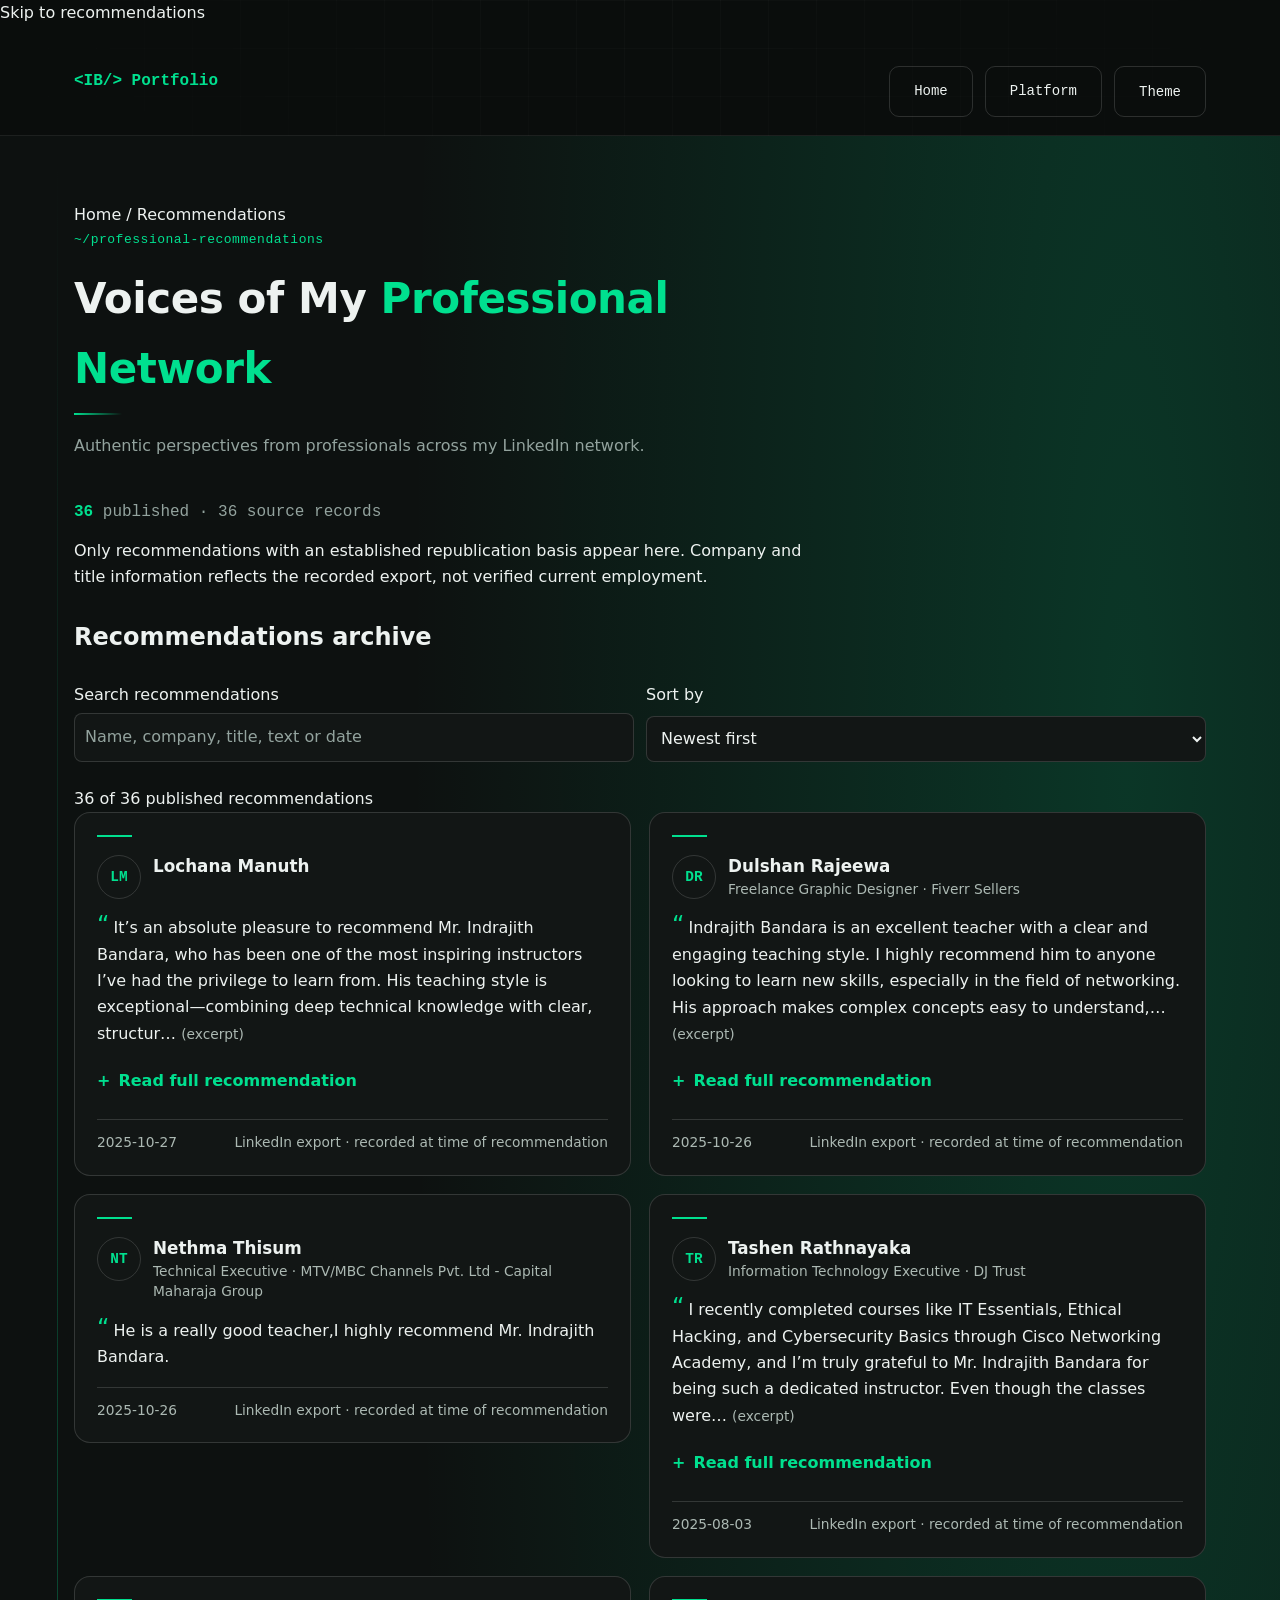
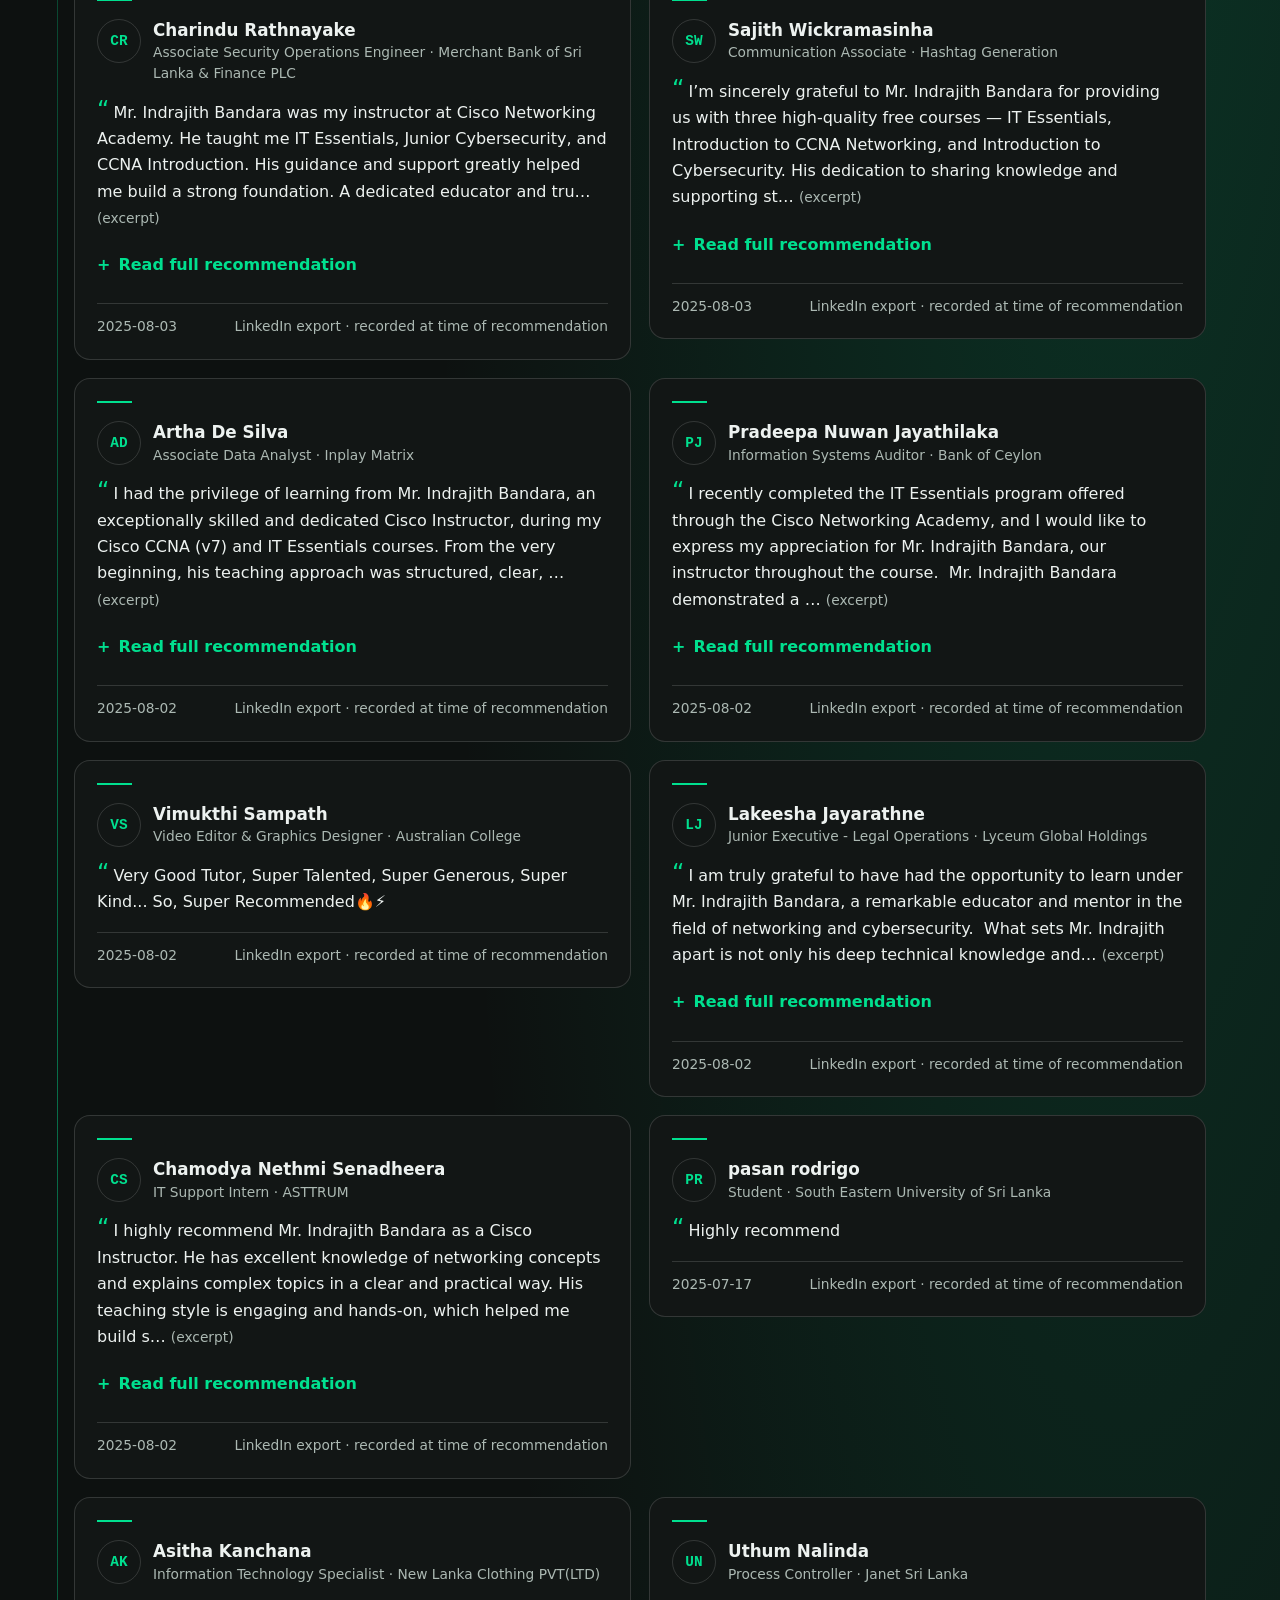
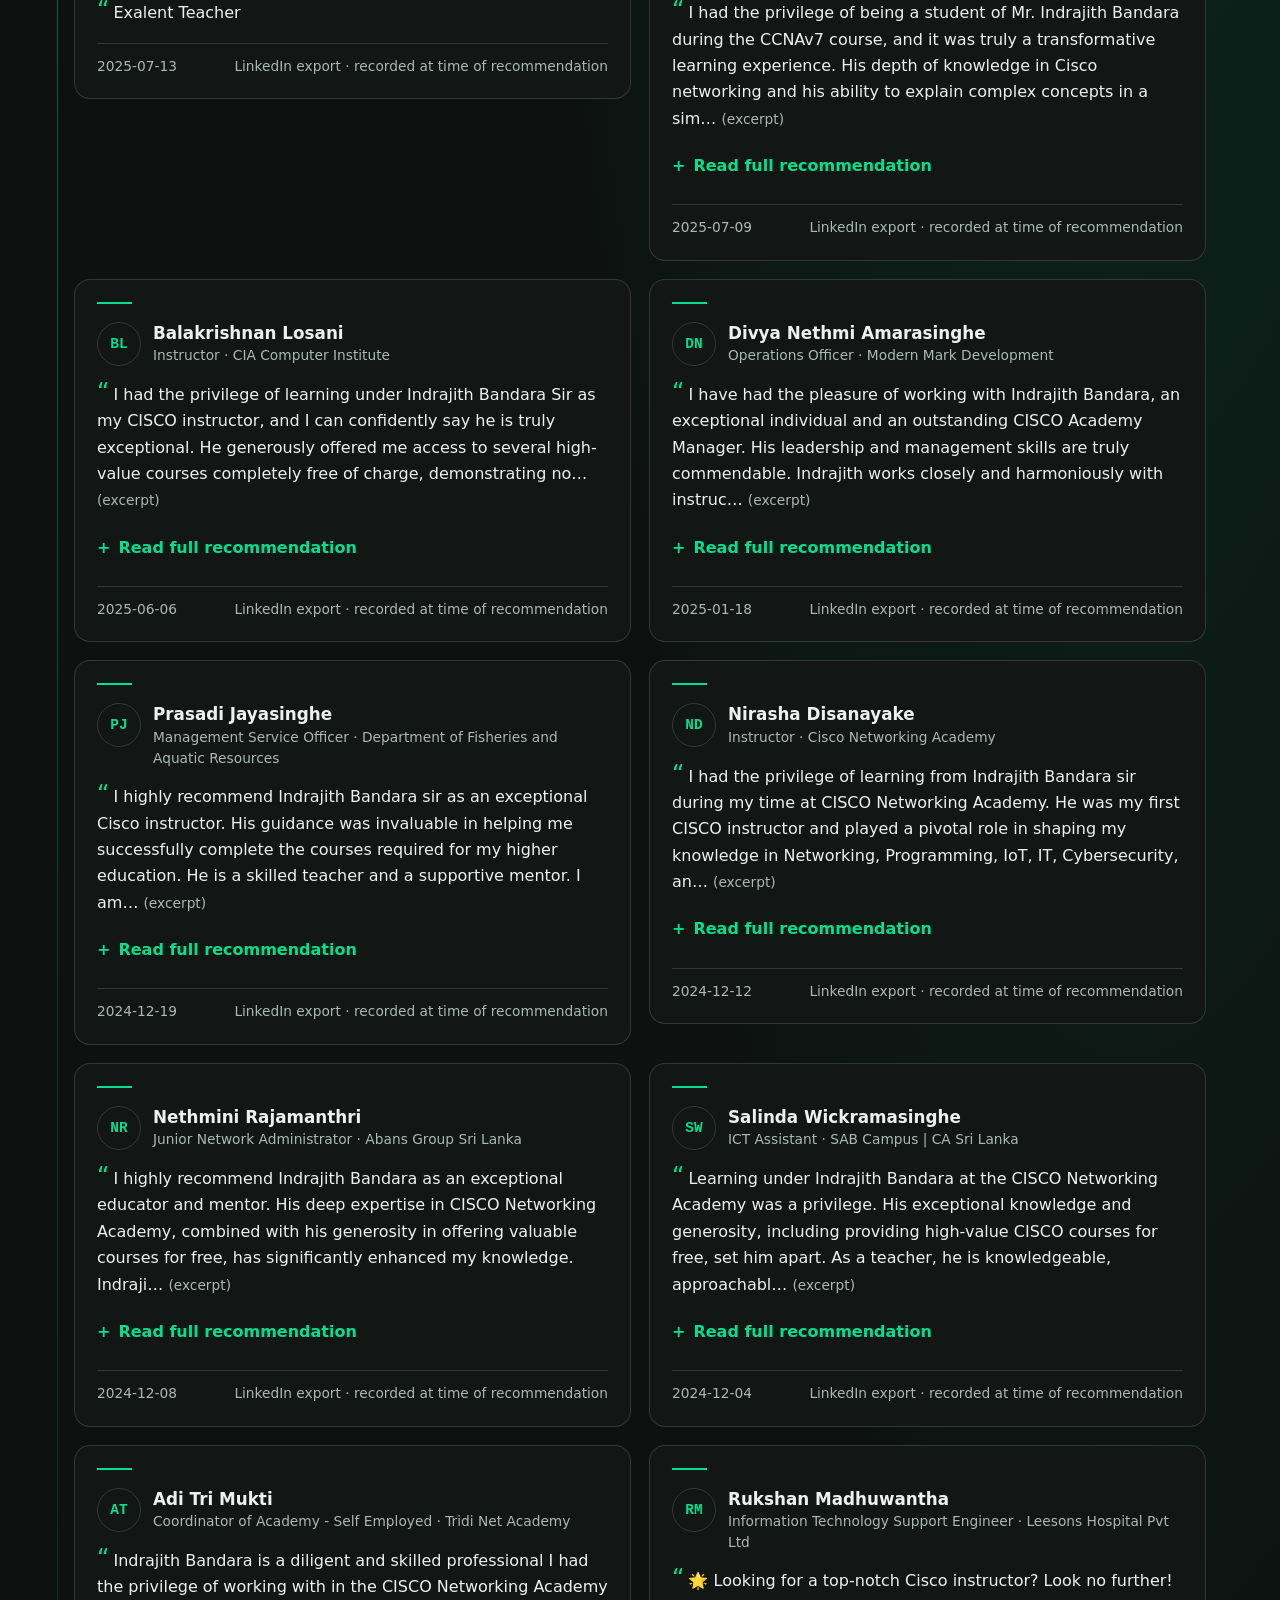
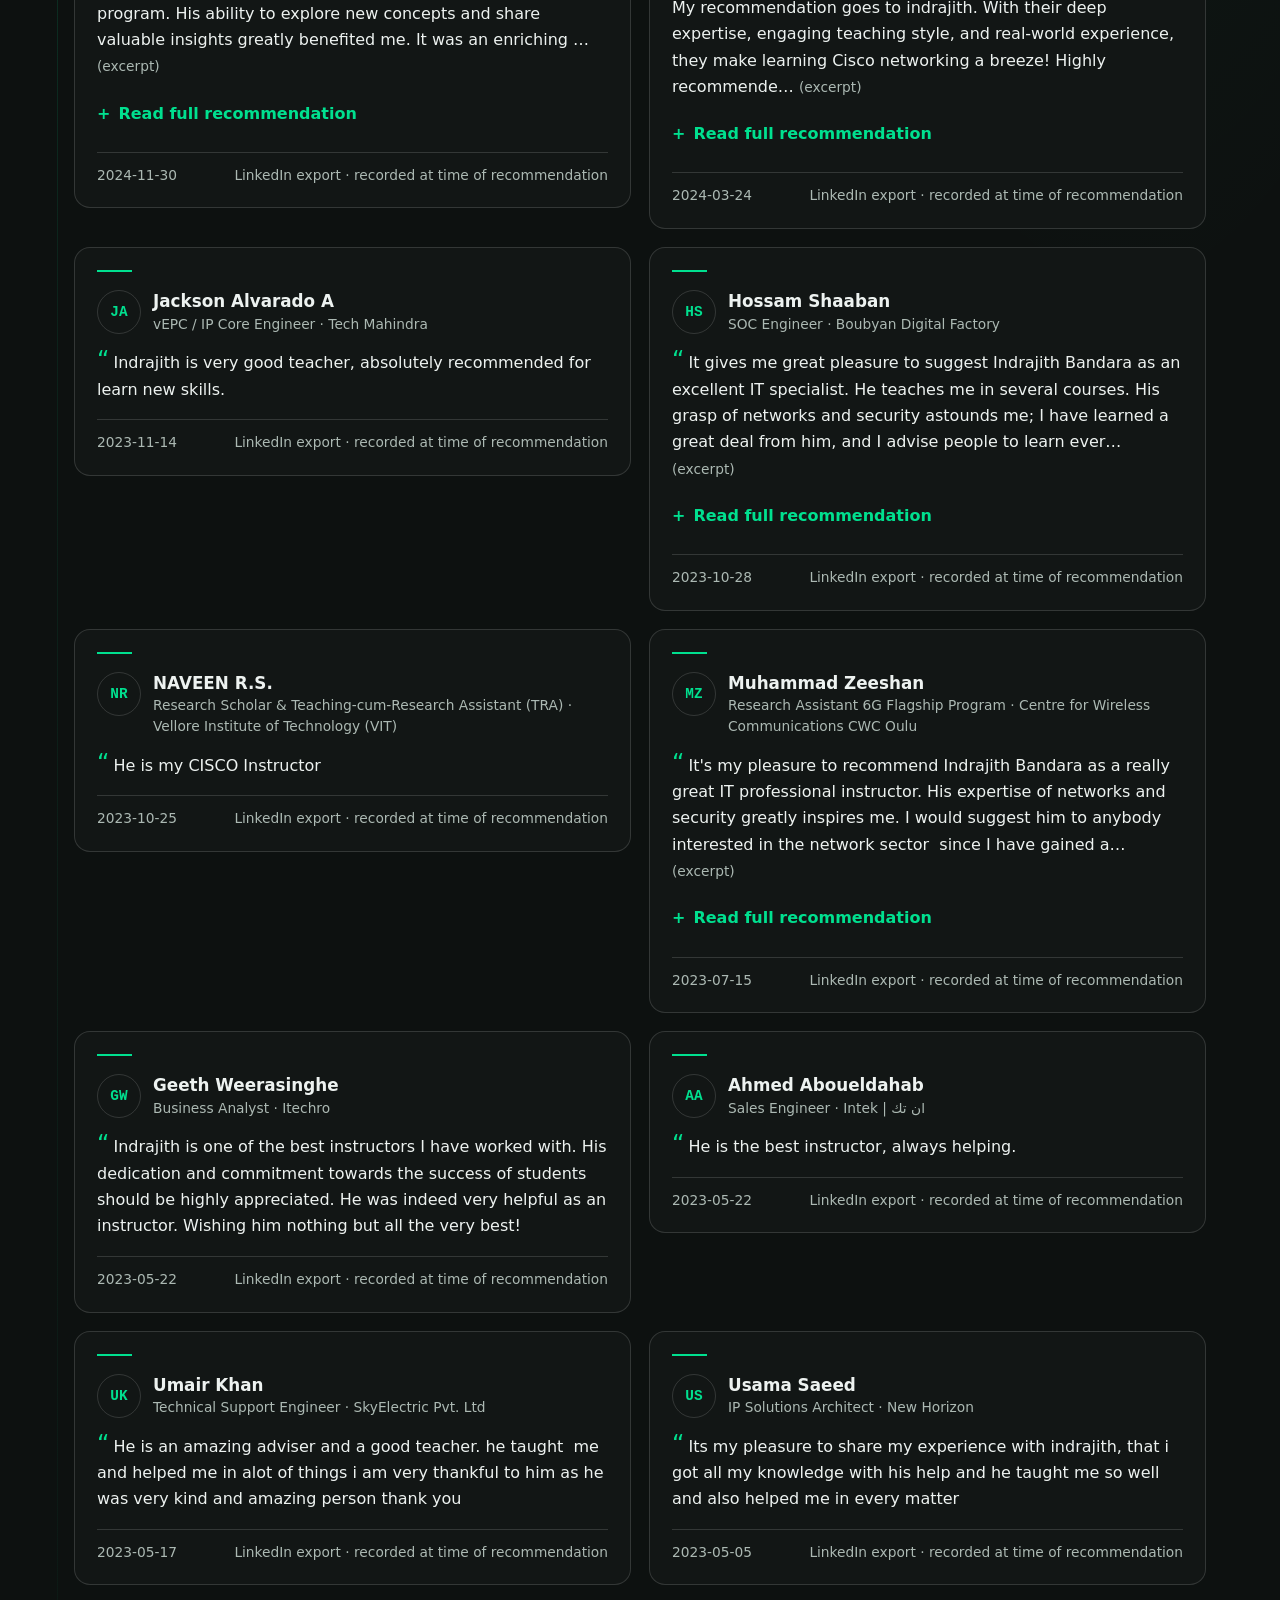
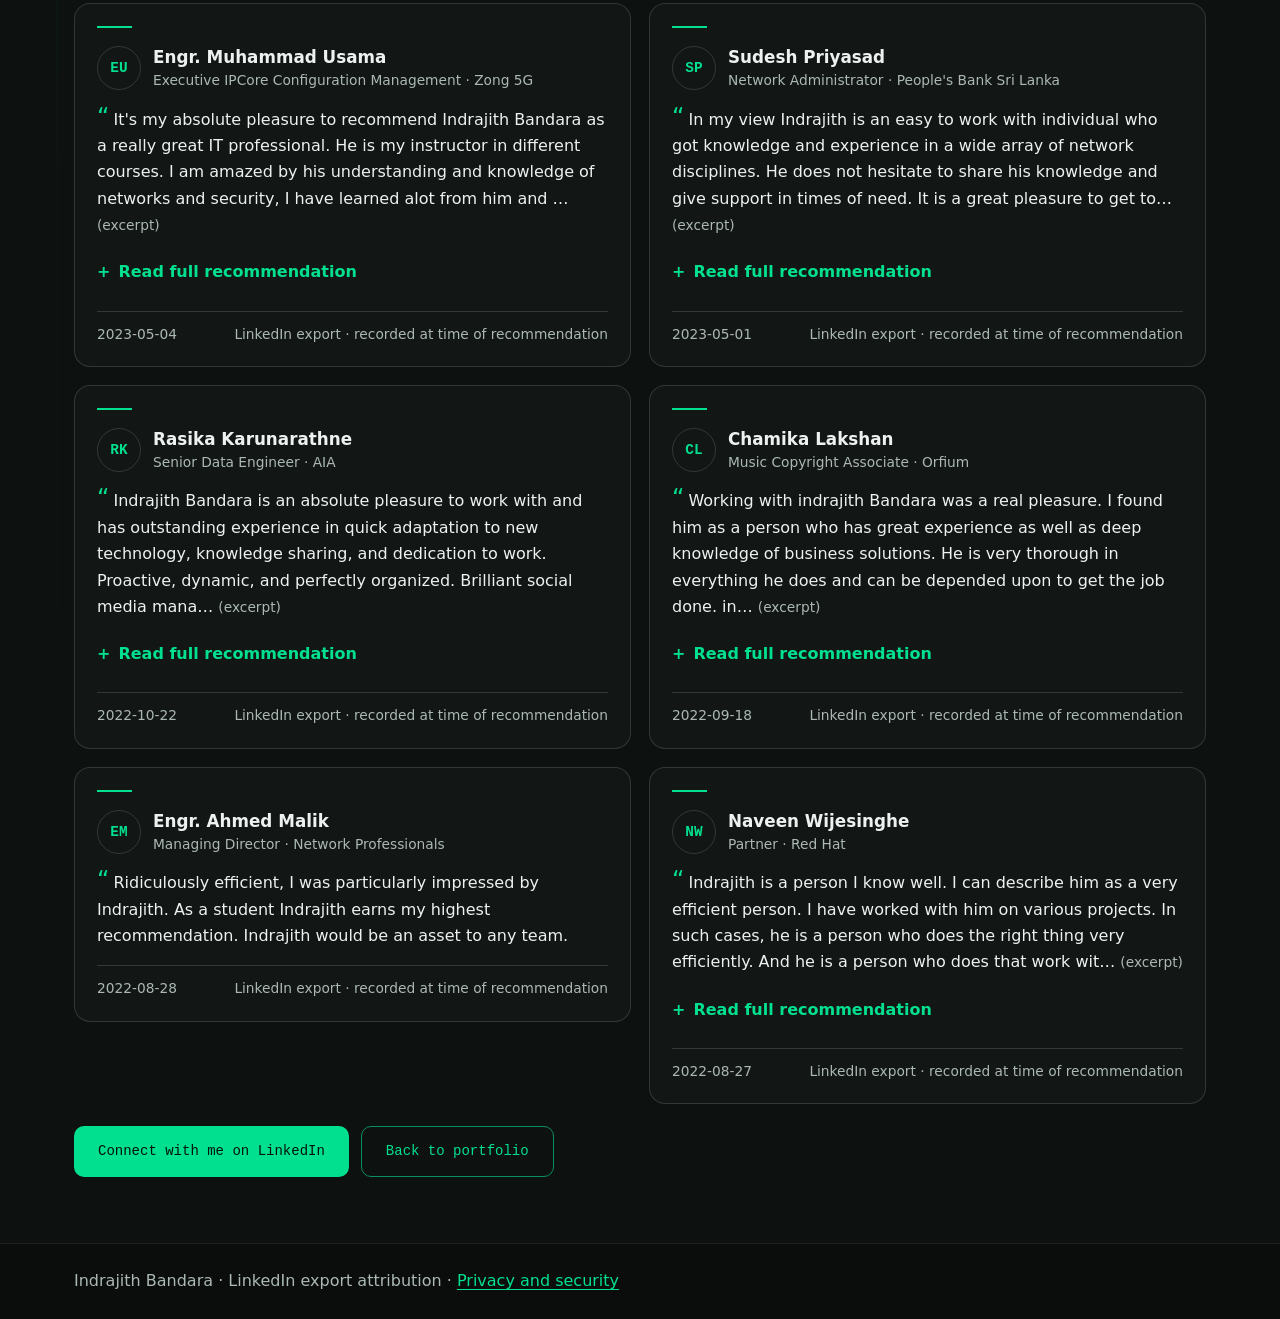
==== commit 59440566: "Restore accessible heading hierarchy in populated recommendations archive" ====
--- a/recommendations/index.html
+++ b/recommendations/index.html
@@ -30,6 +30,7 @@
   <main id="recommendations" class="section section--alt"><div class="container">
     <nav aria-label="Breadcrumb"><a href="../">Home</a> / <span aria-current="page">Recommendations</span></nav>
     <div class="rec-intro"><p class="eyebrow">~/professional-recommendations</p><h1 class="section__title">Voices of My <span class="text-accent">Professional Network</span></h1><p class="section__lede">Authentic perspectives from professionals across my LinkedIn network.</p><p class="rec-count"><!-- REC:summary:START --><strong>36</strong> published · 36 source records<!-- REC:summary:END --></p><p>Only recommendations with an established republication basis appear here. Company and title information reflects the recorded export, not verified current employment.</p></div>
+    <h2>Recommendations archive</h2>
     <div class="rec-controls"><label for="rec-search">Search recommendations<input id="rec-search" type="search" placeholder="Name, company, title, text or date" disabled></label><label for="rec-sort">Sort by<select id="rec-sort" disabled><option value="newest">Newest first</option><option value="oldest">Oldest first</option></select></label></div>
     <p id="rec-results" role="status" aria-live="polite"><!-- REC:results:START -->36 of 36 published recommendations<!-- REC:results:END --></p>
     <div class="rec-grid" id="rec-archive"><!-- REC:archive:START --><article class="rec-card" data-date="2025-10-27" data-rec-id="f8eec19928a50260e9abb057"><header class="rec-person"><span class="rec-avatar" aria-hidden="true">LM</span><div><h3>Lochana Manuth</h3></div></header><blockquote class="rec-excerpt">It’s an absolute pleasure to recommend Mr. Indrajith Bandara, who has been one of the most inspiring instructors I’ve had the privilege to learn from. His teaching style is exceptional—combining deep technical knowledge with clear, structur… <span class="rec-label">(excerpt)</span></blockquote><details class="rec-details"><summary>Read full recommendation</summary><blockquote class="rec-quote">It’s an absolute pleasure to recommend Mr. Indrajith Bandara, who has been one of the most inspiring instructors I’ve had the privilege to learn from. His teaching style is exceptional—combining deep technical knowledge with clear, structured explanations that make even complex cybersecurity concepts easy to understand.  Mr. Indrajith always goes beyond just delivering lessons. He genuinely cares about his students’ progress and ensures that everyone gains both theoretical understanding and hands-on practical skills. His passion for cybersecurity, attention to detail, and commitment to continuous improvement truly motivate his students to aim higher.  Under his guidance, I was able to build a strong foundation in cybersecurity and develop a real enthusiasm for the field. His patience, professionalism, and approachable nature make him not only a great instructor but also an outstanding mentor.  I’m truly grateful for his guidance and support, and I wholeheartedly recommend Indrajith Bandara to anyone looking for a knowledgeable, dedicated, and inspiring instructor in the cybersecurity domain.</blockquote></details><footer class="rec-meta"><time datetime="2025-10-27">2025-10-27</time><span>LinkedIn export · recorded at time of recommendation</span></footer></article><article class="rec-card" data-date="2025-10-26" data-rec-id="1a2d44af8821e7e5742aaa72"><header class="rec-person"><span class="rec-avatar" aria-hidden="true">DR</span><div><h3>Dulshan Rajeewa</h3><p>Freelance Graphic Designer · Fiverr Sellers</p></div></header><blockquote class="rec-excerpt">Indrajith Bandara is an excellent teacher with a clear and engaging teaching style. I highly recommend him to anyone looking to learn new skills, especially in the field of networking. His approach makes complex concepts easy to understand,… <span class="rec-label">(excerpt)</span></blockquote><details class="rec-details"><summary>Read full recommendation</summary><blockquote class="rec-quote">Indrajith Bandara is an excellent teacher with a clear and engaging teaching style. I highly recommend him to anyone looking to learn new skills, especially in the field of networking. His approach makes complex concepts easy to understand, and his dedication to helping students succeed is evident. Absolutely recommended!</blockquote></details><footer class="rec-meta"><time datetime="2025-10-26">2025-10-26</time><span>LinkedIn export · recorded at time of recommendation</span></footer></article><article class="rec-card" data-date="2025-10-26" data-rec-id="52c69e73e25bb001b4fc6d1f"><header class="rec-person"><span class="rec-avatar" aria-hidden="true">NT</span><div><h3>Nethma Thisum</h3><p>Technical Executive · MTV/MBC Channels Pvt. Ltd - Capital Maharaja Group</p></div></header><blockquote class="rec-quote">He is a really good teacher,I highly recommend Mr. Indrajith Bandara.</blockquote><footer class="rec-meta"><time datetime="2025-10-26">2025-10-26</time><span>LinkedIn export · recorded at time of recommendation</span></footer></article><article class="rec-card" data-date="2025-08-03" data-rec-id="51e6279dcb150e338e08532b"><header class="rec-person"><span class="rec-avatar" aria-hidden="true">TR</span><div><h3>Tashen Rathnayaka</h3><p>Information Technology Executive · DJ Trust</p></div></header><blockquote class="rec-excerpt">I recently completed courses like IT Essentials, Ethical Hacking, and Cybersecurity Basics through Cisco Networking Academy, and I’m truly grateful to Mr. Indrajith Bandara for being such a dedicated instructor. Even though the classes were… <span class="rec-label">(excerpt)</span></blockquote><details class="rec-details"><summary>Read full recommendation</summary><blockquote class="rec-quote">I recently completed courses like IT Essentials, Ethical Hacking, and Cybersecurity Basics through Cisco Networking Academy, and I’m truly grateful to Mr. Indrajith Bandara for being such a dedicated instructor. Even though the classes were free, he gave his full effort to teach us clearly and share real-world knowledge. His passion for IT and helping students grow was very motivating. I learned a lot thanks to his guidance, and I highly recommend him to anyone starting their journey in IT.</blockquote></details><footer class="rec-meta"><time datetime="2025-08-03">2025-08-03</time><span>LinkedIn export · recorded at time of recommendation</span></footer></article><article class="rec-card" data-date="2025-08-03" data-rec-id="4a300f6ac0b2f654fe0646ad"><header class="rec-person"><span class="rec-avatar" aria-hidden="true">CR</span><div><h3>Charindu Rathnayake</h3><p>Associate Security Operations Engineer · Merchant Bank of Sri Lanka &amp; Finance PLC</p></div></header><blockquote class="rec-excerpt">Mr. Indrajith Bandara was my instructor at Cisco Networking Academy. He taught me IT Essentials, Junior Cybersecurity, and CCNA Introduction. His guidance and support greatly helped me build a strong foundation. A dedicated educator and tru… <span class="rec-label">(excerpt)</span></blockquote><details class="rec-details"><summary>Read full recommendation</summary><blockquote class="rec-quote">Mr. Indrajith Bandara was my instructor at Cisco Networking Academy. He taught me IT Essentials, Junior Cybersecurity, and CCNA Introduction. His guidance and support greatly helped me build a strong foundation. A dedicated educator and true motivator — highly recommended.</blockquote></details><footer class="rec-meta"><time datetime="2025-08-03">2025-08-03</time><span>LinkedIn export · recorded at time of recommendation</span></footer></article><article class="rec-card" data-date="2025-08-03" data-rec-id="20345264be1094343b227ee2"><header class="rec-person"><span class="rec-avatar" aria-hidden="true">SW</span><div><h3>Sajith Wickramasinha</h3><p>Communication Associate · Hashtag Generation </p></div></header><blockquote class="rec-excerpt">I’m sincerely grateful to Mr. Indrajith Bandara for providing us with three high-quality free courses — IT Essentials, Introduction to CCNA Networking, and Introduction to Cybersecurity. His dedication to sharing knowledge and supporting st… <span class="rec-label">(excerpt)</span></blockquote><details class="rec-details"><summary>Read full recommendation</summary><blockquote class="rec-quote">I’m sincerely grateful to Mr. Indrajith Bandara for providing us with three high-quality free courses — IT Essentials, Introduction to CCNA Networking, and Introduction to Cybersecurity. His dedication to sharing knowledge and supporting students without expecting anything in return is truly inspiring.  Mr. Indrajith has a remarkable ability to simplify complex IT concepts, making them easy to understand for beginners and experienced learners alike. His teaching style is clear, engaging, and motivating.  I highly recommend Mr. Indrajith Bandara to anyone looking to learn from a passionate, knowledgeable, and generous instructor. Thank you, sir, for your support and guidance!  Highly Recommend 💯</blockquote></details><footer class="rec-meta"><time datetime="2025-08-03">2025-08-03</time><span>LinkedIn export · recorded at time of recommendation</span></footer></article><article class="rec-card" data-date="2025-08-02" data-rec-id="5b309509cd1fbafca3a332f9"><header class="rec-person"><span class="rec-avatar" aria-hidden="true">AD</span><div><h3>Artha De Silva</h3><p>Associate Data Analyst · Inplay Matrix</p></div></header><blockquote class="rec-excerpt">I had the privilege of learning from Mr. Indrajith Bandara, an exceptionally skilled and dedicated Cisco Instructor, during my Cisco CCNA (v7) and IT Essentials courses. From the very beginning, his teaching approach was structured, clear, … <span class="rec-label">(excerpt)</span></blockquote><details class="rec-details"><summary>Read full recommendation</summary><blockquote class="rec-quote">I had the privilege of learning from Mr. Indrajith Bandara, an exceptionally skilled and dedicated Cisco Instructor, during my Cisco CCNA (v7) and IT Essentials courses. From the very beginning, his teaching approach was structured, clear, and highly engaging. He went beyond simply covering the syllabus—he emphasized real-world applications, industry relevance, and effective exam strategies. His expertise in Networking, CyberOps, DevNet, and Network Security, combined with certifications such as CCNP, CCNA, and Cisco Instructor Trainer, made it clear that we were being guided by one of the best in the field.</blockquote></details><footer class="rec-meta"><time datetime="2025-08-02">2025-08-02</time><span>LinkedIn export · recorded at time of recommendation</span></footer></article><article class="rec-card" data-date="2025-08-02" data-rec-id="a7811004d73d025a07ba72c7"><header class="rec-person"><span class="rec-avatar" aria-hidden="true">PJ</span><div><h3>Pradeepa Nuwan Jayathilaka</h3><p>Information Systems Auditor · Bank of Ceylon</p></div></header><blockquote class="rec-excerpt">I recently completed the IT Essentials program offered through the Cisco Networking Academy, and I would like to express my appreciation for Mr. Indrajith Bandara, our instructor throughout the course.  Mr. Indrajith Bandara demonstrated a … <span class="rec-label">(excerpt)</span></blockquote><details class="rec-details"><summary>Read full recommendation</summary><blockquote class="rec-quote">I recently completed the IT Essentials program offered through the Cisco Networking Academy, and I would like to express my appreciation for Mr. Indrajith Bandara, our instructor throughout the course.  Mr. Indrajith Bandara demonstrated a deep and up-to-date understanding of the IT industry, not only delivering the curriculum effectively but also enriching our learning experience with real-world insights and emerging technology trends. His teaching style was clear, structured, and highly engaging, making complex technical concepts easier to understand.  He consistently encouraged us to think critically and explore beyond the syllabus, helping us build a strong foundation in hardware, networking, and troubleshooting. His dedication to student success and passion for technology were evident in every session.  I’m grateful for the guidance and knowledge shared by Mr. Indrajith Bandara, and I would highly recommend him as an instructor for anyone pursuing a path in IT.</blockquote></details><footer class="rec-meta"><time datetime="2025-08-02">2025-08-02</time><span>LinkedIn export · recorded at time of recommendation</span></footer></article><article class="rec-card" data-date="2025-08-02" data-rec-id="d005c2cc007496bec8fb195e"><header class="rec-person"><span class="rec-avatar" aria-hidden="true">VS</span><div><h3>Vimukthi Sampath</h3><p>Video Editor &amp; Graphics Designer · Australian College</p></div></header><blockquote class="rec-quote">Very Good Tutor, Super Talented, Super Generous, Super Kind... So, Super Recommended🔥⚡</blockquote><footer class="rec-meta"><time datetime="2025-08-02">2025-08-02</time><span>LinkedIn export · recorded at time of recommendation</span></footer></article><article class="rec-card" data-date="2025-08-02" data-rec-id="1a08090a8ddb763bf60e867e"><header class="rec-person"><span class="rec-avatar" aria-hidden="true">LJ</span><div><h3>Lakeesha Jayarathne</h3><p>Junior Executive - Legal Operations · Lyceum Global Holdings</p></div></header><blockquote class="rec-excerpt">I am truly grateful to have had the opportunity to learn under Mr. Indrajith Bandara, a remarkable educator and mentor in the field of networking and cybersecurity.  What sets Mr. Indrajith apart is not only his deep technical knowledge and… <span class="rec-label">(excerpt)</span></blockquote><details class="rec-details"><summary>Read full recommendation</summary><blockquote class="rec-quote">I am truly grateful to have had the opportunity to learn under Mr. Indrajith Bandara, a remarkable educator and mentor in the field of networking and cybersecurity.  What sets Mr. Indrajith apart is not only his deep technical knowledge and effective teaching style, but also his genuine commitment to helping students grow regardless of their financial background. He has made CISCO courses accessible to many of us by offering them completely free of charge or at a very low cost. This generous initiative speaks volumes about his passion for education and empowering the next generation of IT professionals.  Thanks to his support, I was able to build a strong foundation in networking and gain confidence in pursuing my goals in the cybersecurity field. His sessions were always engaging, insightful, and filled with real-world examples that made learning both meaningful and practical.  I highly recommend Mr. Indrajith Bandara to anyone looking for an inspiring, knowledgeable, and selfless mentor in the tech industry.</blockquote></details><footer class="rec-meta"><time datetime="2025-08-02">2025-08-02</time><span>LinkedIn export · recorded at time of recommendation</span></footer></article><article class="rec-card" data-date="2025-08-02" data-rec-id="e111af8fccec96968cecdadc"><header class="rec-person"><span class="rec-avatar" aria-hidden="true">CS</span><div><h3>Chamodya Nethmi Senadheera</h3><p>IT Support Intern  · ASTTRUM</p></div></header><blockquote class="rec-excerpt">I highly recommend Mr. Indrajith Bandara as a Cisco Instructor. He has excellent knowledge of networking concepts and explains complex topics in a clear and practical way. His teaching style is engaging and hands-on, which helped me build s… <span class="rec-label">(excerpt)</span></blockquote><details class="rec-details"><summary>Read full recommendation</summary><blockquote class="rec-quote">I highly recommend Mr. Indrajith Bandara as a Cisco Instructor. He has excellent knowledge of networking concepts and explains complex topics in a clear and practical way. His teaching style is engaging and hands-on, which helped me build strong skills in routing, switching, and network troubleshooting. He is supportive, approachable, and truly committed to student success. Again I strongly recommend Mr. Indrajith Bandara for any position or role related to Cisco instruction or network training. His knowledge, teaching style, and dedication make him an exceptional educator and a valuable asset to any institution.</blockquote></details><footer class="rec-meta"><time datetime="2025-08-02">2025-08-02</time><span>LinkedIn export · recorded at time of recommendation</span></footer></article><article class="rec-card" data-date="2025-07-17" data-rec-id="49f4cb29a3d6686e7e8e24e1"><header class="rec-person"><span class="rec-avatar" aria-hidden="true">PR</span><div><h3>pasan rodrigo</h3><p>Student · South Eastern University of Sri Lanka</p></div></header><blockquote class="rec-quote">Highly recommend </blockquote><footer class="rec-meta"><time datetime="2025-07-17">2025-07-17</time><span>LinkedIn export · recorded at time of recommendation</span></footer></article><article class="rec-card" data-date="2025-07-13" data-rec-id="b3fe9b45f6b336bb9ba7e41d"><header class="rec-person"><span class="rec-avatar" aria-hidden="true">AK</span><div><h3>Asitha Kanchana</h3><p>Information Technology Specialist · New Lanka Clothing PVT(LTD)</p></div></header><blockquote class="rec-quote">Exalent Teacher</blockquote><footer class="rec-meta"><time datetime="2025-07-13">2025-07-13</time><span>LinkedIn export · recorded at time of recommendation</span></footer></article><article class="rec-card" data-date="2025-07-09" data-rec-id="a7f2c2b98c0b3b298e1bac8e"><header class="rec-person"><span class="rec-avatar" aria-hidden="true">UN</span><div><h3>Uthum Nalinda</h3><p>Process Controller · Janet Sri Lanka</p></div></header><blockquote class="rec-excerpt">I had the privilege of being a student of Mr. Indrajith Bandara during the CCNAv7 course, and it was truly a transformative learning experience. His depth of knowledge in Cisco networking and his ability to explain complex concepts in a sim… <span class="rec-label">(excerpt)</span></blockquote><details class="rec-details"><summary>Read full recommendation</summary><blockquote class="rec-quote">I had the privilege of being a student of Mr. Indrajith Bandara during the CCNAv7 course, and it was truly a transformative learning experience. His depth of knowledge in Cisco networking and his ability to explain complex concepts in a simple, structured manner made a significant difference in my understanding of the subject.  Mr. Indrajith&#x27;s teaching style is both engaging and highly practical. He consistently ensured that every student grasped the core concepts, often supplementing theory with real-world examples and hands-on labs. His patience, professionalism, and passion for teaching were evident in every session.  Thanks to his guidance, I gained a strong foundation pin networking, which has greatly boosted my confidence in pursuing a career in the IT field. I’m genuinely grateful for his support and would highly recommend him to anyone looking to excel in Cisco certifications or networking in general.</blockquote></details><footer class="rec-meta"><time datetime="2025-07-09">2025-07-09</time><span>LinkedIn export · recorded at time of recommendation</span></footer></article><article class="rec-card" data-date="2025-06-06" data-rec-id="fbccd673e6e8c62c23aeade1"><header class="rec-person"><span class="rec-avatar" aria-hidden="true">BL</span><div><h3>Balakrishnan Losani</h3><p>Instructor · CIA Computer Institute </p></div></header><blockquote class="rec-excerpt">I had the privilege of learning under Indrajith Bandara Sir as my CISCO instructor, and I can confidently say he is truly exceptional. He generously offered me access to several high-value courses completely free of charge, demonstrating no… <span class="rec-label">(excerpt)</span></blockquote><details class="rec-details"><summary>Read full recommendation</summary><blockquote class="rec-quote">I had the privilege of learning under Indrajith Bandara Sir as my CISCO instructor, and I can confidently say he is truly exceptional. He generously offered me access to several high-value courses completely free of charge, demonstrating not only his expertise but also his dedication to student success.  Beyond teaching, he provides excellent guidance on both technical concepts and future career development. His knowledge spans across key areas such as Cybersecurity, Networking, and Data Science, making him a well-rounded and insightful mentor.  I highly recommend Indrajith Bandara Sir to anyone seeking expert instruction and mentorship in the IT and networking fields.</blockquote></details><footer class="rec-meta"><time datetime="2025-06-06">2025-06-06</time><span>LinkedIn export · recorded at time of recommendation</span></footer></article><article class="rec-card" data-date="2025-01-18" data-rec-id="ccddf810d46ff519c5c9cf84"><header class="rec-person"><span class="rec-avatar" aria-hidden="true">DN</span><div><h3>Divya Nethmi Amarasinghe</h3><p>Operations Officer · Modern Mark Development</p></div></header><blockquote class="rec-excerpt">I have had the pleasure of working with Indrajith Bandara, an exceptional individual and an outstanding CISCO Academy Manager. His leadership and management skills are truly commendable. Indrajith works closely and harmoniously with instruc… <span class="rec-label">(excerpt)</span></blockquote><details class="rec-details"><summary>Read full recommendation</summary><blockquote class="rec-quote">I have had the pleasure of working with Indrajith Bandara, an exceptional individual and an outstanding CISCO Academy Manager. His leadership and management skills are truly commendable. Indrajith works closely and harmoniously with instructors, fostering a positive and productive environment. His expertise in Networking, Cybersecurity, and Data Science is unparalleled, making him a highly proficient and knowledgeable professional in these fields. Indrajith&#x27;s dedication and passion for his work are evident in all that he does, and I am confident that anyone who has the opportunity to work with him will benefit greatly from his insights and expertise.</blockquote></details><footer class="rec-meta"><time datetime="2025-01-18">2025-01-18</time><span>LinkedIn export · recorded at time of recommendation</span></footer></article><article class="rec-card" data-date="2024-12-19" data-rec-id="a475d67799996f2d67de1df4"><header class="rec-person"><span class="rec-avatar" aria-hidden="true">PJ</span><div><h3>Prasadi Jayasinghe</h3><p>Management Service Officer · Department of Fisheries and Aquatic Resources</p></div></header><blockquote class="rec-excerpt">I highly recommend Indrajith Bandara sir as an exceptional Cisco instructor. His guidance was invaluable in helping me successfully complete the courses required for my higher education. He is a skilled teacher and a supportive mentor. I am… <span class="rec-label">(excerpt)</span></blockquote><details class="rec-details"><summary>Read full recommendation</summary><blockquote class="rec-quote">I highly recommend Indrajith Bandara sir as an exceptional Cisco instructor. His guidance was invaluable in helping me successfully complete the courses required for my higher education. He is a skilled teacher and a supportive mentor. I am grateful for the opportunity to learn from him.</blockquote></details><footer class="rec-meta"><time datetime="2024-12-19">2024-12-19</time><span>LinkedIn export · recorded at time of recommendation</span></footer></article><article class="rec-card" data-date="2024-12-12" data-rec-id="a8e8e749a2e7a7d61931d53d"><header class="rec-person"><span class="rec-avatar" aria-hidden="true">ND</span><div><h3>Nirasha Disanayake</h3><p>Instructor · Cisco Networking Academy</p></div></header><blockquote class="rec-excerpt">I had the privilege of learning from Indrajith Bandara sir during my time at CISCO Networking Academy. He was my first CISCO instructor and played a pivotal role in shaping my knowledge in Networking, Programming, IoT, IT, Cybersecurity, an… <span class="rec-label">(excerpt)</span></blockquote><details class="rec-details"><summary>Read full recommendation</summary><blockquote class="rec-quote">I had the privilege of learning from Indrajith Bandara sir during my time at CISCO Networking Academy. He was my first CISCO instructor and played a pivotal role in shaping my knowledge in Networking, Programming, IoT, IT, Cybersecurity, and Data Engineering. His deep understanding of complex subjects, combined with his generosity in providing access to valuable courses, made learning an enriching experience. Having a mentor like him was truly a remarkable opportunity in my educational journey.</blockquote></details><footer class="rec-meta"><time datetime="2024-12-12">2024-12-12</time><span>LinkedIn export · recorded at time of recommendation</span></footer></article><article class="rec-card" data-date="2024-12-08" data-rec-id="54568e3b8c58cd224d401e58"><header class="rec-person"><span class="rec-avatar" aria-hidden="true">NR</span><div><h3>Nethmini Rajamanthri</h3><p>Junior Network Administrator · Abans Group Sri Lanka</p></div></header><blockquote class="rec-excerpt">I highly recommend Indrajith Bandara as an exceptional educator and mentor. His deep expertise in CISCO Networking Academy, combined with his generosity in offering valuable courses for free, has significantly enhanced my knowledge. Indraji… <span class="rec-label">(excerpt)</span></blockquote><details class="rec-details"><summary>Read full recommendation</summary><blockquote class="rec-quote">I highly recommend Indrajith Bandara as an exceptional educator and mentor. His deep expertise in CISCO Networking Academy, combined with his generosity in offering valuable courses for free, has significantly enhanced my knowledge. Indrajith Sir&#x27;s teaching style is engaging, supportive, and inspiring, making it a privilege to learn from him.</blockquote></details><footer class="rec-meta"><time datetime="2024-12-08">2024-12-08</time><span>LinkedIn export · recorded at time of recommendation</span></footer></article><article class="rec-card" data-date="2024-12-04" data-rec-id="eb080962160da42dc8c5bdec"><header class="rec-person"><span class="rec-avatar" aria-hidden="true">SW</span><div><h3>Salinda Wickramasinghe</h3><p>ICT Assistant · SAB Campus | CA Sri Lanka</p></div></header><blockquote class="rec-excerpt">Learning under Indrajith Bandara at the CISCO Networking Academy was a privilege. His exceptional knowledge and generosity, including providing high-value CISCO courses for free, set him apart. As a teacher, he is knowledgeable, approachabl… <span class="rec-label">(excerpt)</span></blockquote><details class="rec-details"><summary>Read full recommendation</summary><blockquote class="rec-quote">Learning under Indrajith Bandara at the CISCO Networking Academy was a privilege. His exceptional knowledge and generosity, including providing high-value CISCO courses for free, set him apart. As a teacher, he is knowledgeable, approachable, and genuinely kind, making the learning experience invaluable. I highly recommend him.</blockquote></details><footer class="rec-meta"><time datetime="2024-12-04">2024-12-04</time><span>LinkedIn export · recorded at time of recommendation</span></footer></article><article class="rec-card" data-date="2024-11-30" data-rec-id="917170e5daa17ec5791a9da9"><header class="rec-person"><span class="rec-avatar" aria-hidden="true">AT</span><div><h3>Adi Tri Mukti</h3><p>Coordinator of Academy - Self Employed · Tridi Net Academy</p></div></header><blockquote class="rec-excerpt">Indrajith Bandara is a diligent and skilled professional I had the privilege of working with in the CISCO Networking Academy program. His ability to explore new concepts and share valuable insights greatly benefited me. It was an enriching … <span class="rec-label">(excerpt)</span></blockquote><details class="rec-details"><summary>Read full recommendation</summary><blockquote class="rec-quote">Indrajith Bandara is a diligent and skilled professional I had the privilege of working with in the CISCO Networking Academy program. His ability to explore new concepts and share valuable insights greatly benefited me. It was an enriching experience collaborating with him, and I’m thankful for the opportunity.</blockquote></details><footer class="rec-meta"><time datetime="2024-11-30">2024-11-30</time><span>LinkedIn export · recorded at time of recommendation</span></footer></article><article class="rec-card" data-date="2024-03-24" data-rec-id="58f1a5617066156a63e4db37"><header class="rec-person"><span class="rec-avatar" aria-hidden="true">RM</span><div><h3>Rukshan Madhuwantha</h3><p>Information Technology Support Engineer · Leesons Hospital Pvt Ltd</p></div></header><blockquote class="rec-excerpt">🌟 Looking for a top-notch Cisco instructor? Look no further! My recommendation goes to indrajith. With their deep expertise, engaging teaching style, and real-world experience, they make learning Cisco networking a breeze! Highly recommende… <span class="rec-label">(excerpt)</span></blockquote><details class="rec-details"><summary>Read full recommendation</summary><blockquote class="rec-quote">🌟 Looking for a top-notch Cisco instructor? Look no further! My recommendation goes to indrajith. With their deep expertise, engaging teaching style, and real-world experience, they make learning Cisco networking a breeze! Highly recommended! 👍 #Cisco #Networking #Expert</blockquote></details><footer class="rec-meta"><time datetime="2024-03-24">2024-03-24</time><span>LinkedIn export · recorded at time of recommendation</span></footer></article><article class="rec-card" data-date="2023-11-14" data-rec-id="2575991590d225f4810f7ad0"><header class="rec-person"><span class="rec-avatar" aria-hidden="true">JA</span><div><h3>Jackson Alvarado A</h3><p>vEPC / IP Core Engineer · Tech Mahindra</p></div></header><blockquote class="rec-quote">Indrajith is very good teacher, absolutely recommended for learn new skills.</blockquote><footer class="rec-meta"><time datetime="2023-11-14">2023-11-14</time><span>LinkedIn export · recorded at time of recommendation</span></footer></article><article class="rec-card" data-date="2023-10-28" data-rec-id="4e4e8764f45771abfe1ef4c3"><header class="rec-person"><span class="rec-avatar" aria-hidden="true">HS</span><div><h3>Hossam Shaaban</h3><p>SOC Engineer · Boubyan Digital Factory</p></div></header><blockquote class="rec-excerpt">It gives me great pleasure to suggest Indrajith Bandara as an excellent IT specialist. He teaches me in several courses. His grasp of networks and security astounds me; I have learned a great deal from him, and I advise people to learn ever… <span class="rec-label">(excerpt)</span></blockquote><details class="rec-details"><summary>Read full recommendation</summary><blockquote class="rec-quote">It gives me great pleasure to suggest Indrajith Bandara as an excellent IT specialist. He teaches me in several courses. His grasp of networks and security astounds me; I have learned a great deal from him, and I advise people to learn everything there is to know about the subject. In addition, he strives to assist each pupil and is a very modest man. His efforts have actually impacted me, and I have come to see him as a very significant asset.</blockquote></details><footer class="rec-meta"><time datetime="2023-10-28">2023-10-28</time><span>LinkedIn export · recorded at time of recommendation</span></footer></article><article class="rec-card" data-date="2023-10-25" data-rec-id="fc4d52ddb64b5e78dbff720c"><header class="rec-person"><span class="rec-avatar" aria-hidden="true">NR</span><div><h3>NAVEEN R.S.</h3><p>Research Scholar &amp; Teaching-cum-Research Assistant (TRA) · Vellore Institute of Technology (VIT)</p></div></header><blockquote class="rec-quote">He is my CISCO Instructor</blockquote><footer class="rec-meta"><time datetime="2023-10-25">2023-10-25</time><span>LinkedIn export · recorded at time of recommendation</span></footer></article><article class="rec-card" data-date="2023-07-15" data-rec-id="a83718632cbb5883f7d0f3a9"><header class="rec-person"><span class="rec-avatar" aria-hidden="true">MZ</span><div><h3>Muhammad Zeeshan</h3><p>Research Assistant 6G Flagship Program · Centre for Wireless Communications CWC Oulu</p></div></header><blockquote class="rec-excerpt">It&#x27;s my pleasure to recommend Indrajith Bandara as a really great IT professional instructor. His expertise of networks and security greatly inspires me. I would suggest him to anybody interested in the network sector  since I have gained a… <span class="rec-label">(excerpt)</span></blockquote><details class="rec-details"><summary>Read full recommendation</summary><blockquote class="rec-quote">It&#x27;s my pleasure to recommend Indrajith Bandara as a really great IT professional instructor. His expertise of networks and security greatly inspires me. I would suggest him to anybody interested in the network sector  since I have gained a lot from his expertise and skills. He greatly aided me in learning about cybersecurity, and I was deeply inspired by his efforts.</blockquote></details><footer class="rec-meta"><time datetime="2023-07-15">2023-07-15</time><span>LinkedIn export · recorded at time of recommendation</span></footer></article><article class="rec-card" data-date="2023-05-22" data-rec-id="662dc33ba61cb1291767d8f8"><header class="rec-person"><span class="rec-avatar" aria-hidden="true">GW</span><div><h3>Geeth Weerasinghe</h3><p>Business Analyst · Itechro</p></div></header><blockquote class="rec-quote">Indrajith is one of the best instructors I have worked with. His dedication and commitment towards the success of students should be highly appreciated. He was indeed very helpful as an instructor. Wishing him nothing but all the very best!</blockquote><footer class="rec-meta"><time datetime="2023-05-22">2023-05-22</time><span>LinkedIn export · recorded at time of recommendation</span></footer></article><article class="rec-card" data-date="2023-05-22" data-rec-id="6bf137574cb9ed93ae2f5417"><header class="rec-person"><span class="rec-avatar" aria-hidden="true">AA</span><div><h3>Ahmed Aboueldahab</h3><p>Sales Engineer · Intek | ان تك</p></div></header><blockquote class="rec-quote">He is the best instructor, always helping.</blockquote><footer class="rec-meta"><time datetime="2023-05-22">2023-05-22</time><span>LinkedIn export · recorded at time of recommendation</span></footer></article><article class="rec-card" data-date="2023-05-17" data-rec-id="3ef1c11f889cac9a685e5d7b"><header class="rec-person"><span class="rec-avatar" aria-hidden="true">UK</span><div><h3>Umair Khan</h3><p>Technical Support Engineer · SkyElectric Pvt. Ltd</p></div></header><blockquote class="rec-quote">He is an amazing adviser and a good teacher. he taught  me and helped me in alot of things i am very thankful to him as he was very kind and amazing person thank you</blockquote><footer class="rec-meta"><time datetime="2023-05-17">2023-05-17</time><span>LinkedIn export · recorded at time of recommendation</span></footer></article><article class="rec-card" data-date="2023-05-05" data-rec-id="e3881ad8fdab26c022fed344"><header class="rec-person"><span class="rec-avatar" aria-hidden="true">US</span><div><h3>Usama Saeed</h3><p>IP Solutions Architect · New Horizon</p></div></header><blockquote class="rec-quote">Its my pleasure to share my experience with indrajith, that i got all my knowledge with his help and he taught me so well and also helped me in every matter</blockquote><footer class="rec-meta"><time datetime="2023-05-05">2023-05-05</time><span>LinkedIn export · recorded at time of recommendation</span></footer></article><article class="rec-card" data-date="2023-05-04" data-rec-id="88bba25d900d0decc3acb703"><header class="rec-person"><span class="rec-avatar" aria-hidden="true">EU</span><div><h3>Engr. Muhammad Usama</h3><p>Executive IPCore Configuration Management · Zong 5G</p></div></header><blockquote class="rec-excerpt">It&#x27;s my absolute pleasure to recommend Indrajith Bandara as a really great IT professional. He is my instructor in different courses. I am amazed by his understanding and knowledge of networks and security, I have learned alot from him and … <span class="rec-label">(excerpt)</span></blockquote><details class="rec-details"><summary>Read full recommendation</summary><blockquote class="rec-quote">It&#x27;s my absolute pleasure to recommend Indrajith Bandara as a really great IT professional. He is my instructor in different courses. I am amazed by his understanding and knowledge of networks and security, I have learned alot from him and recommend others to get all information related to stated field. He is also a very humble person and tries to help every student. I am really touched by his efforts and came to know him as a truly valuable asset.</blockquote></details><footer class="rec-meta"><time datetime="2023-05-04">2023-05-04</time><span>LinkedIn export · recorded at time of recommendation</span></footer></article><article class="rec-card" data-date="2023-05-01" data-rec-id="366939843a73c4dbfdb93c2b"><header class="rec-person"><span class="rec-avatar" aria-hidden="true">SP</span><div><h3>Sudesh Priyasad</h3><p>Network Administrator · People&#x27;s Bank Sri Lanka</p></div></header><blockquote class="rec-excerpt">In my view Indrajith is an easy to work with individual who got knowledge and experience in a wide array of network disciplines. He does not hesitate to share his knowledge and give support in times of need. It is a great pleasure to get to… <span class="rec-label">(excerpt)</span></blockquote><details class="rec-details"><summary>Read full recommendation</summary><blockquote class="rec-quote">In my view Indrajith is an easy to work with individual who got knowledge and experience in a wide array of network disciplines. He does not hesitate to share his knowledge and give support in times of need. It is a great pleasure to get to know him and learn from him.</blockquote></details><footer class="rec-meta"><time datetime="2023-05-01">2023-05-01</time><span>LinkedIn export · recorded at time of recommendation</span></footer></article><article class="rec-card" data-date="2022-10-22" data-rec-id="b35518553dd8cceef578f2ed"><header class="rec-person"><span class="rec-avatar" aria-hidden="true">RK</span><div><h3>Rasika Karunarathne</h3><p>Senior Data Engineer · AIA</p></div></header><blockquote class="rec-excerpt">Indrajith Bandara is an absolute pleasure to work with and has outstanding experience in quick adaptation to new technology, knowledge sharing, and dedication to work. Proactive, dynamic, and perfectly organized. Brilliant social media mana… <span class="rec-label">(excerpt)</span></blockquote><details class="rec-details"><summary>Read full recommendation</summary><blockquote class="rec-quote">Indrajith Bandara is an absolute pleasure to work with and has outstanding experience in quick adaptation to new technology, knowledge sharing, and dedication to work. Proactive, dynamic, and perfectly organized. Brilliant social media manager. Excellent and result driven. Works towards maximal customer satisfaction. He is ready to deal with difficult situations and solve problems on time. He always takes care of the job. Indrajith Bandara always maintains excellent relations with co-workers and clients. He definitely shines in a fast-paced environment. Definitely worth recommending.</blockquote></details><footer class="rec-meta"><time datetime="2022-10-22">2022-10-22</time><span>LinkedIn export · recorded at time of recommendation</span></footer></article><article class="rec-card" data-date="2022-09-18" data-rec-id="30b15108d89342a86537328a"><header class="rec-person"><span class="rec-avatar" aria-hidden="true">CL</span><div><h3>Chamika Lakshan</h3><p>Music Copyright Associate · Orfium</p></div></header><blockquote class="rec-excerpt">Working with indrajith Bandara was a real pleasure. I found him as a person who has great experience as well as deep knowledge of business solutions. He is very thorough in everything he does and can be depended upon to get the job done. in… <span class="rec-label">(excerpt)</span></blockquote><details class="rec-details"><summary>Read full recommendation</summary><blockquote class="rec-quote">Working with indrajith Bandara was a real pleasure. I found him as a person who has great experience as well as deep knowledge of business solutions. He is very thorough in everything he does and can be depended upon to get the job done. indrajith Bandara is dedicated, self-motivated, methodical, and very capable. Is always capable of adapting to new working environments. Very positive attitude towards work. Ambitious and independent expert. He denotes a lot of analytical capability and willingness for both his personal &amp; professional development. He learns quickly and I would have no hesitation in working with indrajith Bandara again in the future.</blockquote></details><footer class="rec-meta"><time datetime="2022-09-18">2022-09-18</time><span>LinkedIn export · recorded at time of recommendation</span></footer></article><article class="rec-card" data-date="2022-08-28" data-rec-id="e72c685c73abbedf18898b4d"><header class="rec-person"><span class="rec-avatar" aria-hidden="true">EM</span><div><h3>Engr. Ahmed Malik</h3><p>Managing Director · Network Professionals</p></div></header><blockquote class="rec-quote">Ridiculously efficient, I was particularly impressed by Indrajith. As a student Indrajith earns my highest recommendation. Indrajith would be an asset to any team.</blockquote><footer class="rec-meta"><time datetime="2022-08-28">2022-08-28</time><span>LinkedIn export · recorded at time of recommendation</span></footer></article><article class="rec-card" data-date="2022-08-27" data-rec-id="0111ad01913675c8e74e1df1"><header class="rec-person"><span class="rec-avatar" aria-hidden="true">NW</span><div><h3>Naveen Wijesinghe</h3><p>Partner · Red Hat</p></div></header><blockquote class="rec-excerpt">Indrajith is a person I know well. I can describe him as a very efficient person. I have worked with him on various projects. In such cases, he is a person who does the right thing very efficiently. And he is a person who does that work wit… <span class="rec-label">(excerpt)</span></blockquote><details class="rec-details"><summary>Read full recommendation</summary><blockquote class="rec-quote">Indrajith is a person I know well. I can describe him as a very efficient person. I have worked with him on various projects. In such cases, he is a person who does the right thing very efficiently. And he is a person who does that work with great dedication. According to different fields, he is able to adjust himself in the right way and finish things in the right way.</blockquote></details><footer class="rec-meta"><time datetime="2022-08-27">2022-08-27</time><span>LinkedIn export · recorded at time of recommendation</span></footer></article><!-- REC:archive:END --></div>
